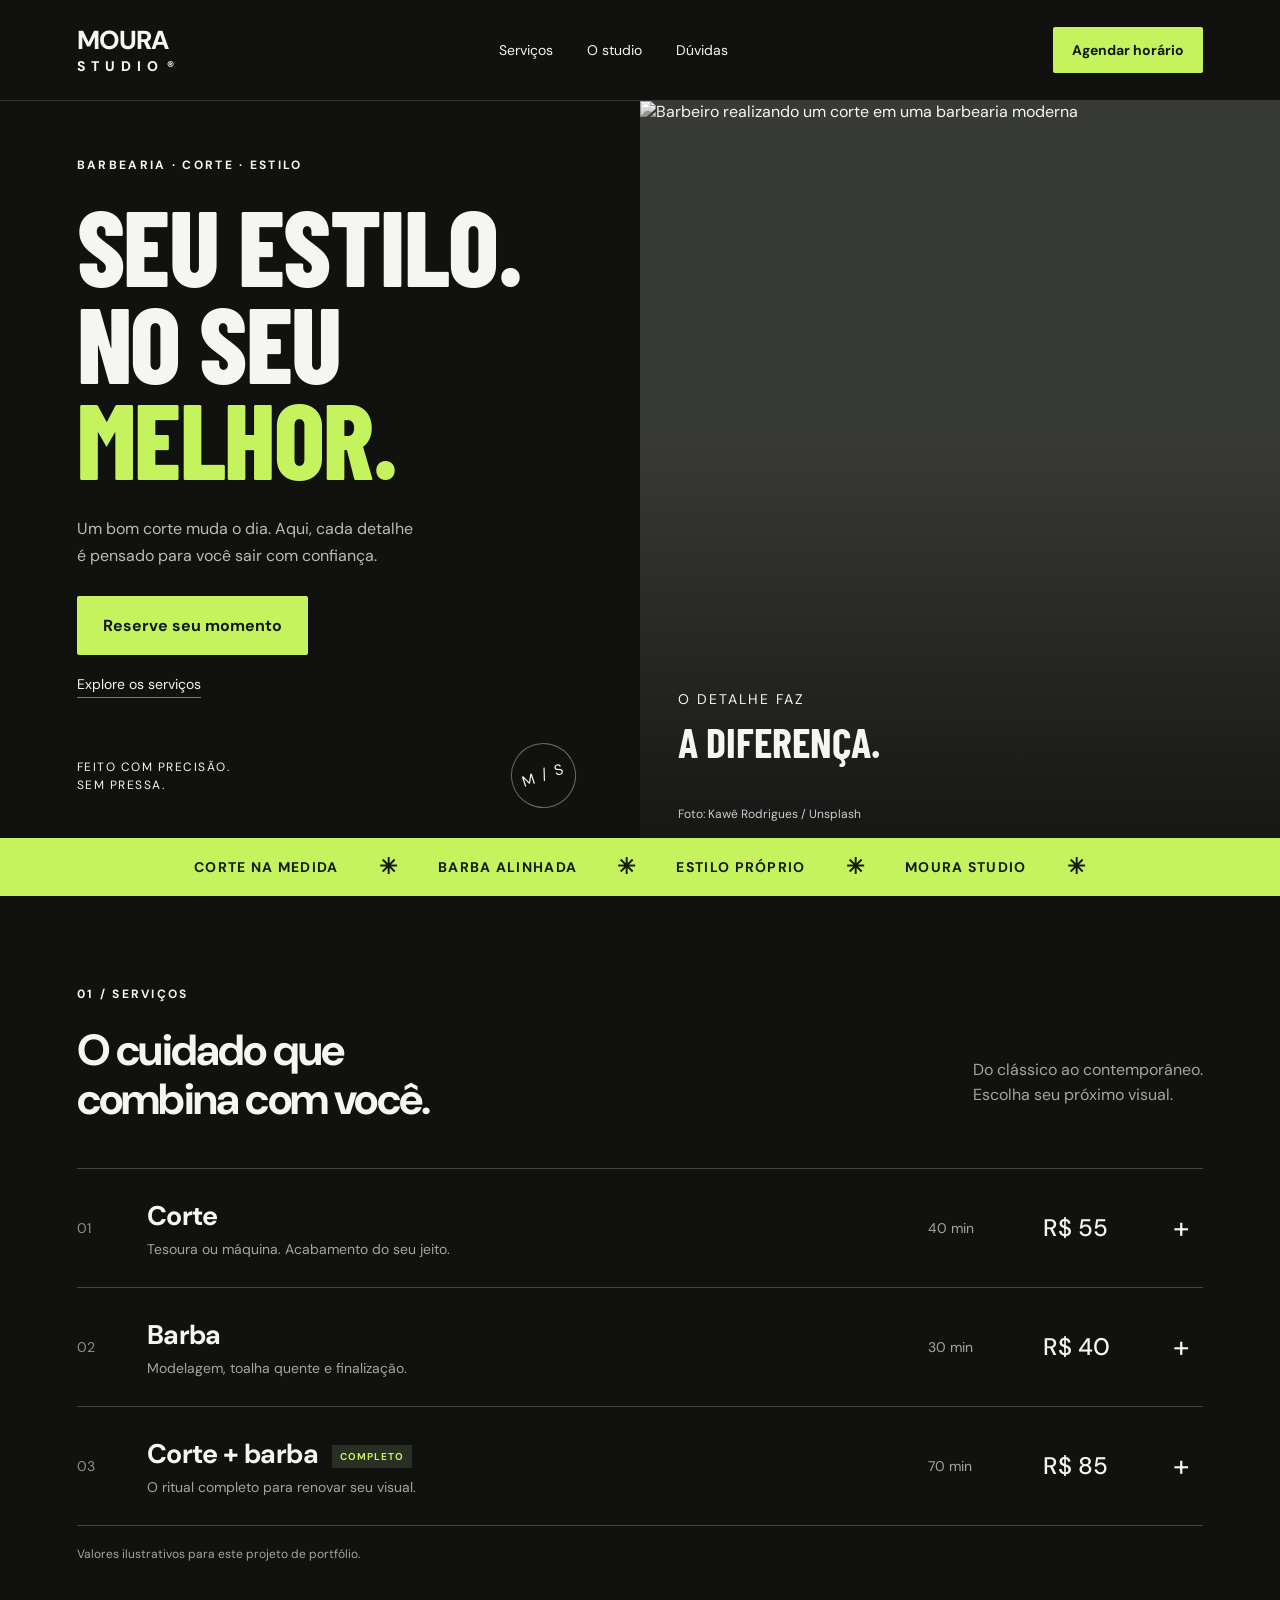
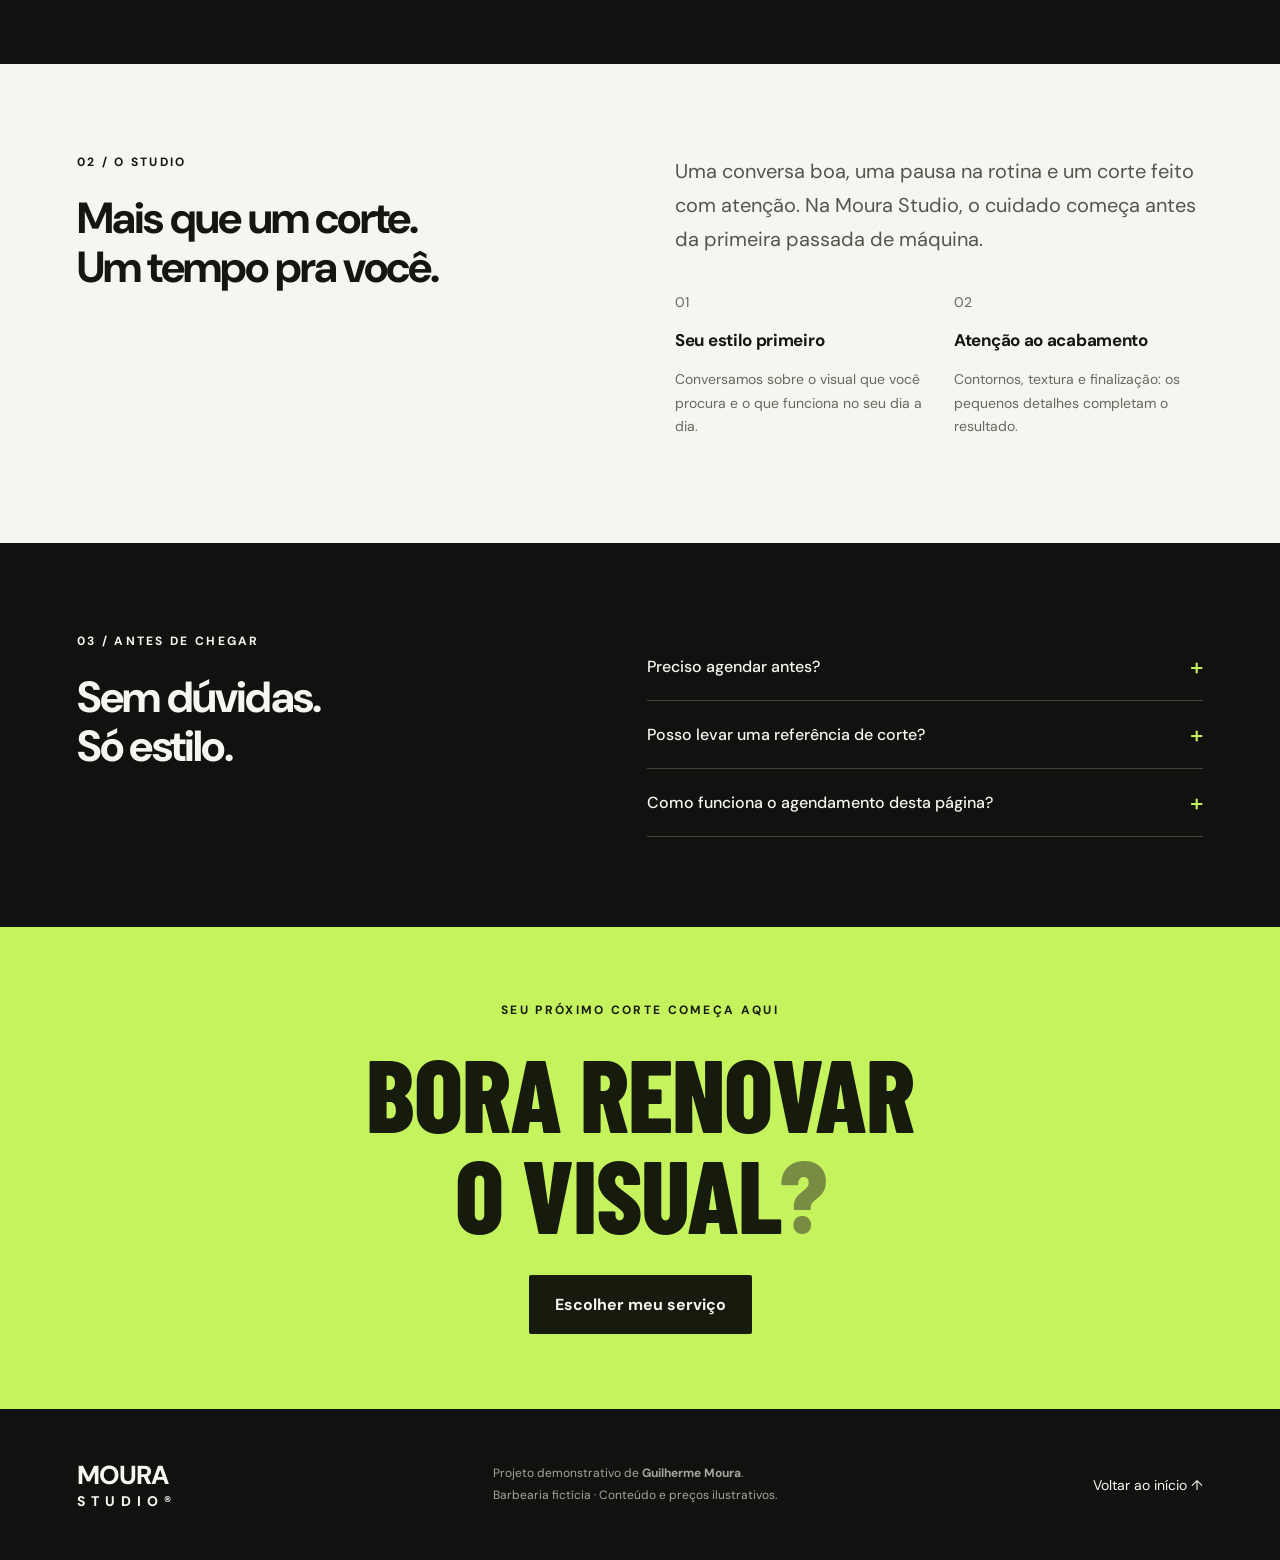
==== barbearia.html @ 2dea0750 "Adiciona portfolio, projetos e briefing" ====
<!DOCTYPE html>
<html lang="pt-BR">
<head><meta charset="UTF-8"><meta name="viewport" content="width=device-width,initial-scale=1"><meta name="theme-color" content="#111210"><title>Moura Studio — Seu estilo, bem cuidado.</title><meta name="description" content="Corte, barba e cuidado masculino. Conheça a Moura Studio, um projeto de barbearia do portfólio de Guilherme Moura."><link rel="icon" href="barbearia.svg"><link rel="stylesheet" href="barbearia.css"></head>
<body>
<header><a class="brand" href="#inicio" aria-label="Moura Studio início">MOURA<span>STUDIO<span class="brand-dot">®</span></span></a><nav aria-label="Menu principal"><a href="#servicos">Serviços</a><a href="#studio">O studio</a><a href="#duvidas">Dúvidas</a></nav><button class="button small" data-book>Agendar horário <span>↗</span></button></header>
<main>
<section class="hero" id="inicio"><div class="hero-copy"><p class="eyebrow">BARBEARIA · CORTE · ESTILO</p><h1>SEU ESTILO.<br>NO SEU<br><span>MELHOR.</span></h1><p class="intro">Um bom corte muda o dia. Aqui, cada detalhe é pensado para você sair com confiança.</p><button class="button" data-book>Reserve seu momento</button><a class="text-link" href="#servicos">Explore os serviços</a><div class="hero-bottom"><span>FEITO COM PRECISÃO.<br>SEM PRESSA.</span><span class="circle-mark" aria-hidden="true">M / S</span></div></div><div class="hero-photo"><img src="https://images.unsplash.com/photo-1703792686658-24e62d626ed2?auto=format&fit=crop&w=1600&q=85" alt="Barbeiro realizando um corte em uma barbearia moderna" fetchpriority="high"><div class="photo-label">O DETALHE FAZ<br><strong>A DIFERENÇA.</strong></div><span class="photo-credit">Foto: Kawê Rodrigues / Unsplash</span></div></section>
<div class="ticker" aria-hidden="true">CORTE NA MEDIDA <span>✳</span> BARBA ALINHADA <span>✳</span> ESTILO PRÓPRIO <span>✳</span> MOURA STUDIO <span>✳</span></div>
<section class="services section" id="servicos"><div class="section-head"><div><p class="eyebrow">01 / SERVIÇOS</p><h2>O cuidado que<br>combina com você.</h2></div><p>Do clássico ao contemporâneo.<br>Escolha seu próximo visual.</p></div><div class="service-list"><button class="service" data-service="Corte"><span class="number">01</span><span><strong>Corte</strong><small>Tesoura ou máquina. Acabamento do seu jeito.</small></span><span class="duration">40 min</span><span class="price">R$ 55</span><span class="plus">+</span></button><button class="service" data-service="Barba"><span class="number">02</span><span><strong>Barba</strong><small>Modelagem, toalha quente e finalização.</small></span><span class="duration">30 min</span><span class="price">R$ 40</span><span class="plus">+</span></button><button class="service" data-service="Corte + barba"><span class="number">03</span><span><strong>Corte + barba <em>COMPLETO</em></strong><small>O ritual completo para renovar seu visual.</small></span><span class="duration">70 min</span><span class="price">R$ 85</span><span class="plus">+</span></button></div><p class="fine">Valores ilustrativos para este projeto de portfólio.</p></section>
<section class="about section" id="studio"><div><p class="eyebrow">02 / O STUDIO</p><h2>Mais que um corte.<br>Um tempo pra você.</h2></div><div class="about-copy"><p>Uma conversa boa, uma pausa na rotina e um corte feito com atenção. Na Moura Studio, o cuidado começa antes da primeira passada de máquina.</p><div class="details"><div><span>01</span><h3>Seu estilo primeiro</h3><p>Conversamos sobre o visual que você procura e o que funciona no seu dia a dia.</p></div><div><span>02</span><h3>Atenção ao acabamento</h3><p>Contornos, textura e finalização: os pequenos detalhes completam o resultado.</p></div></div></div></section>
<section class="faq section" id="duvidas"><div><p class="eyebrow">03 / ANTES DE CHEGAR</p><h2>Sem dúvidas.<br>Só estilo.</h2></div><div><details><summary>Preciso agendar antes?</summary><p>O agendamento ajuda a reservar um tempo dedicado ao seu atendimento. Nesta versão, você pode experimentar uma simulação sem enviar dados.</p></details><details><summary>Posso levar uma referência de corte?</summary><p>Sim. Uma foto ajuda a conversar sobre comprimento, textura e acabamento, adaptando o visual ao seu cabelo.</p></details><details><summary>Como funciona o agendamento desta página?</summary><p>Este é um projeto demonstrativo. Você escolhe um serviço e uma preferência de data, mas nenhuma reserva real é realizada.</p></details></div></section>
<section class="closing"><p class="eyebrow">SEU PRÓXIMO CORTE COMEÇA AQUI</p><h2>BORA RENOVAR<br>O VISUAL<span>?</span></h2><button class="button dark" data-book>Escolher meu serviço</button></section>
</main><footer><a class="brand" href="#inicio">MOURA<span>STUDIO®</span></a><p>Projeto demonstrativo de <strong>Guilherme Moura</strong>.<br>Barbearia fictícia · Conteúdo e preços ilustrativos.</p><a href="#inicio">Voltar ao início ↑</a></footer>
<dialog id="booking"><form id="booking-form"><div class="modal-head"><p class="eyebrow">SEU MOMENTO</p><button type="button" class="close" aria-label="Fechar agendamento">×</button></div><h2>Escolha seu cuidado.</h2><p>Experimente o agendamento. Nenhuma reserva real será feita.</p><label for="service">Serviço</label><select id="service" required><option value="Corte">Corte · R$ 55</option><option value="Barba">Barba · R$ 40</option><option value="Corte + barba">Corte + barba · R$ 85</option></select><label for="date">Data de preferência</label><input id="date" type="date" required><label for="period">Período</label><select id="period"><option>Manhã</option><option>Tarde</option></select><button class="button" type="submit">Simular agendamento</button><p id="result" role="status" hidden></p></form></dialog>
<script src="barbearia.js"></script></body></html>
---- barbearia.css ----
@import url('https://fonts.googleapis.com/css2?family=Barlow+Condensed:wght@600;700;800&family=DM+Sans:wght@400;500;600;700&display=swap');
:root{--bg:#111210;--paper:#f5f5f1;--lime:#c5f35e;--muted:#a3a69e}*{box-sizing:border-box}html{scroll-behavior:smooth;scroll-padding-top:30px}body{margin:0;background:var(--bg);color:var(--paper);font-family:'DM Sans',sans-serif;font-size:16px}button,input,select{font:inherit}button,a{-webkit-tap-highlight-color:transparent}button{cursor:pointer}a{color:inherit;text-decoration:none}button:focus-visible,a:focus-visible,summary:focus-visible{outline:3px solid var(--lime);outline-offset:5px}header{max-width:1440px;margin:auto;display:flex;align-items:center;justify-content:space-between;padding:27px 6%;border-bottom:1px solid #343630}.brand{display:block;font-weight:800;font-size:26px;letter-spacing:-1px;line-height:1}.brand>span{display:block;font-size:14px;letter-spacing:6px;margin-top:6px}.brand-dot{letter-spacing:0;margin-left:3px}nav{display:flex;gap:34px;font-size:14px}nav a:hover,.text-link:hover{color:var(--lime)}.button{border:0;background:var(--lime);color:#14170d;padding:19px 26px;display:inline-flex;align-items:center;justify-content:center;gap:20px;font-weight:700;border-radius:2px;transition:background .2s,transform .2s}.button:hover{background:#d4ff7c;transform:translateY(-2px)}.button.small{font-size:14px;padding:14px 19px}.button.small span{display:none}.hero{max-width:1440px;margin:auto;display:grid;grid-template-columns:1fr 1fr;min-height:680px}.hero-copy{padding:56px 10% 30px 12%}.eyebrow{font-size:12px;letter-spacing:2.3px;font-weight:700;margin:0 0 24px}.hero h1{font-family:'Barlow Condensed',Impact,sans-serif;font-size:clamp(72px,8.3vw,124px);font-weight:800;line-height:.91;letter-spacing:-1.5px;margin:0 0 28px}.hero h1 span{color:var(--lime)}.intro{color:#b9bcb3;max-width:340px;line-height:1.7;margin-bottom:27px}.text-link{display:block;width:fit-content;font-size:14px;margin-top:20px;border-bottom:1px solid #777;padding-bottom:4px}.hero-bottom{display:flex;justify-content:space-between;align-items:center;margin-top:45px;font-size:12px;letter-spacing:1.5px;line-height:1.5}.circle-mark{border:1px solid #676a60;border-radius:50%;width:65px;height:65px;display:grid;place-items:center;transform:rotate(-18deg);font-size:15px}.hero-photo{position:relative;overflow:hidden;background:#383a35}.hero-photo img{width:100%;height:100%;object-fit:cover;filter:grayscale(1);position:absolute;object-position:55% center}.hero-photo:after{content:'';position:absolute;inset:0;background:linear-gradient(0deg,#0009,transparent 55%)}.photo-label{position:absolute;z-index:1;bottom:65px;left:38px;font-size:14px;letter-spacing:2px;line-height:1.5}.photo-label strong{font-family:'Barlow Condensed',sans-serif;font-size:42px;letter-spacing:0}.photo-credit{position:absolute;bottom:16px;left:38px;z-index:1;font-size:12px;color:#ccc}.ticker{background:var(--lime);color:#161b0e;padding:20px 15px;display:flex;gap:40px;justify-content:center;white-space:nowrap;overflow:hidden;font-weight:700;font-size:14px;letter-spacing:1.3px}.ticker span{font-size:22px;line-height:18px}.section{padding:90px 6%;max-width:1440px;margin:auto}.section-head{display:flex;justify-content:space-between;align-items:end;margin-bottom:44px}.section h2{font-size:clamp(32px,3.4vw,48px);letter-spacing:-1.8px;line-height:1.12;margin:0}.section-head>p{color:var(--muted);line-height:1.6}.service{background:none;border:0;border-top:1px solid #41443c;color:inherit;display:grid;grid-template-columns:50px 1fr 95px 110px 30px;width:100%;text-align:left;align-items:center;padding:29px 0;gap:20px}.service:last-child{border-bottom:1px solid #41443c}.service:hover strong,.service:hover .plus{color:var(--lime)}.number{color:#8c9185;font-size:14px}.service strong{display:block;font-size:27px;letter-spacing:-.6px}.service small{display:block;font-size:14px;color:var(--muted);margin-top:7px}.service em{font-size:10px;font-style:normal;background:#292f22;color:var(--lime);padding:5px 8px;letter-spacing:1px;vertical-align:middle;margin-left:9px}.duration{font-size:14px;color:var(--muted)}.price{font-size:24px;font-weight:500}.plus{font-size:30px}.fine{font-size:12px;color:var(--muted);margin-top:20px}.about{background:var(--paper);color:#141610;max-width:none;display:grid;grid-template-columns:1fr 1fr;gap:70px;padding:90px max(6%,calc((100vw - 1268px)/2))}.about-copy>p{font-size:20px;line-height:1.7;margin:0 0 35px;color:#51574b}.details{display:grid;grid-template-columns:1fr 1fr;gap:30px}.details span{font-size:14px;color:#666}.details h3{font-size:17px;letter-spacing:-.3px}.details p{font-size:14px;line-height:1.7;color:#646b5d}.faq{display:grid;grid-template-columns:1fr 1.1fr;gap:65px}.faq details{border-bottom:1px solid #41443c}.faq summary{cursor:pointer;padding:23px 30px 23px 0;font-weight:500;position:relative;list-style:none}.faq summary::-webkit-details-marker{display:none}.faq summary:after{content:'+';position:absolute;right:0;color:var(--lime);font-size:24px;top:18px}.faq details[open] summary:after{content:'−'}.faq details p{color:var(--muted);line-height:1.7;margin:0 0 23px;font-size:14px}.closing{background:var(--lime);color:#161b0e;text-align:center;padding:75px 20px}.closing h2{font-family:'Barlow Condensed',sans-serif;font-size:clamp(60px,8vw,108px);line-height:.98;margin:0 0 32px;font-weight:800;letter-spacing:-1px}.closing h2 span{color:#788c44}.dark{background:#161b0e;color:var(--paper)}.dark:hover{background:#303825}footer{max-width:1440px;margin:auto;padding:42px 6%;display:flex;justify-content:space-between;align-items:center;gap:25px}footer p{font-size:12px;color:var(--muted);line-height:1.8}footer>a:last-child{font-size:14px}dialog{background:#191c16;color:var(--paper);border:1px solid #4e5544;border-radius:8px;max-width:480px;width:calc(100% - 32px);padding:30px}dialog::backdrop{background:#000b;backdrop-filter:blur(5px)}.modal-head{display:flex;justify-content:space-between;align-items:start}.close{background:none;color:var(--paper);border:0;font-size:30px;line-height:1}.modal-head .eyebrow{margin-bottom:10px}dialog h2{font-size:30px;letter-spacing:-1px;margin:5px 0 14px}dialog p{color:var(--muted);line-height:1.6;font-size:14px}dialog label{display:block;font-size:14px;margin:18px 0 8px}dialog input,dialog select{width:100%;padding:13px;background:#272d21;color:#fff;border:1px solid #616953;border-radius:3px;color-scheme:dark}dialog .button{width:100%;margin-top:24px}#result{background:#2c3820;color:var(--lime);padding:15px;margin-bottom:0}
@media(min-width:1600px){.hero{min-height:780px}}@media(max-width:800px){header{padding:22px 6%}nav{display:none}.hero{min-height:0;grid-template-columns:1fr 1fr}.hero-copy{padding:44px 10% 30px 12%}.hero h1{font-size:75px}.hero .button{padding:17px 18px;font-size:14px}.hero-photo img{object-position:58% center}.section{padding:60px 6%}.about,.faq{gap:35px}.service{grid-template-columns:28px 1fr 80px 24px;gap:12px}.duration{display:none}.service strong{font-size:22px}.price{font-size:20px}.details{grid-template-columns:1fr;gap:8px}}
@media(max-width:560px){header .brand{font-size:23px}header .button{padding:13px;font-size:12px}.hero{display:flex;flex-direction:column}.hero-copy{padding:40px 6% 30px}.hero h1{font-size:91px}.hero .intro{max-width:320px}.hero-bottom{margin-top:28px}.hero-photo{height:360px}.hero-photo img{object-position:50% 43%}.photo-label{left:24px;bottom:48px}.photo-credit{left:24px}.ticker{justify-content:start;gap:25px;font-size:12px}.section-head{display:block}.section-head>p{margin-top:22px;font-size:14px}.service{grid-template-columns:22px 1fr 65px 18px;gap:9px;padding:25px 0}.service strong{font-size:22px}.service small{font-size:12px;line-height:1.6;max-width:180px}.service em{display:block;width:fit-content;margin:8px 0 0}.price{font-size:17px}.about,.faq{display:block}.about-copy{margin-top:28px}.about-copy>p{font-size:18px}.details{grid-template-columns:1fr 1fr;gap:24px}.faq>div:last-child{margin-top:25px}.closing{padding:58px 20px}.closing h2{font-size:69px}footer{flex-wrap:wrap}footer p{width:100%;order:3;margin:0}footer>a:last-child{font-size:12px}.section .eyebrow{font-size:12px}}
@media(prefers-reduced-motion:reduce){html{scroll-behavior:auto}.button{transition:none}}
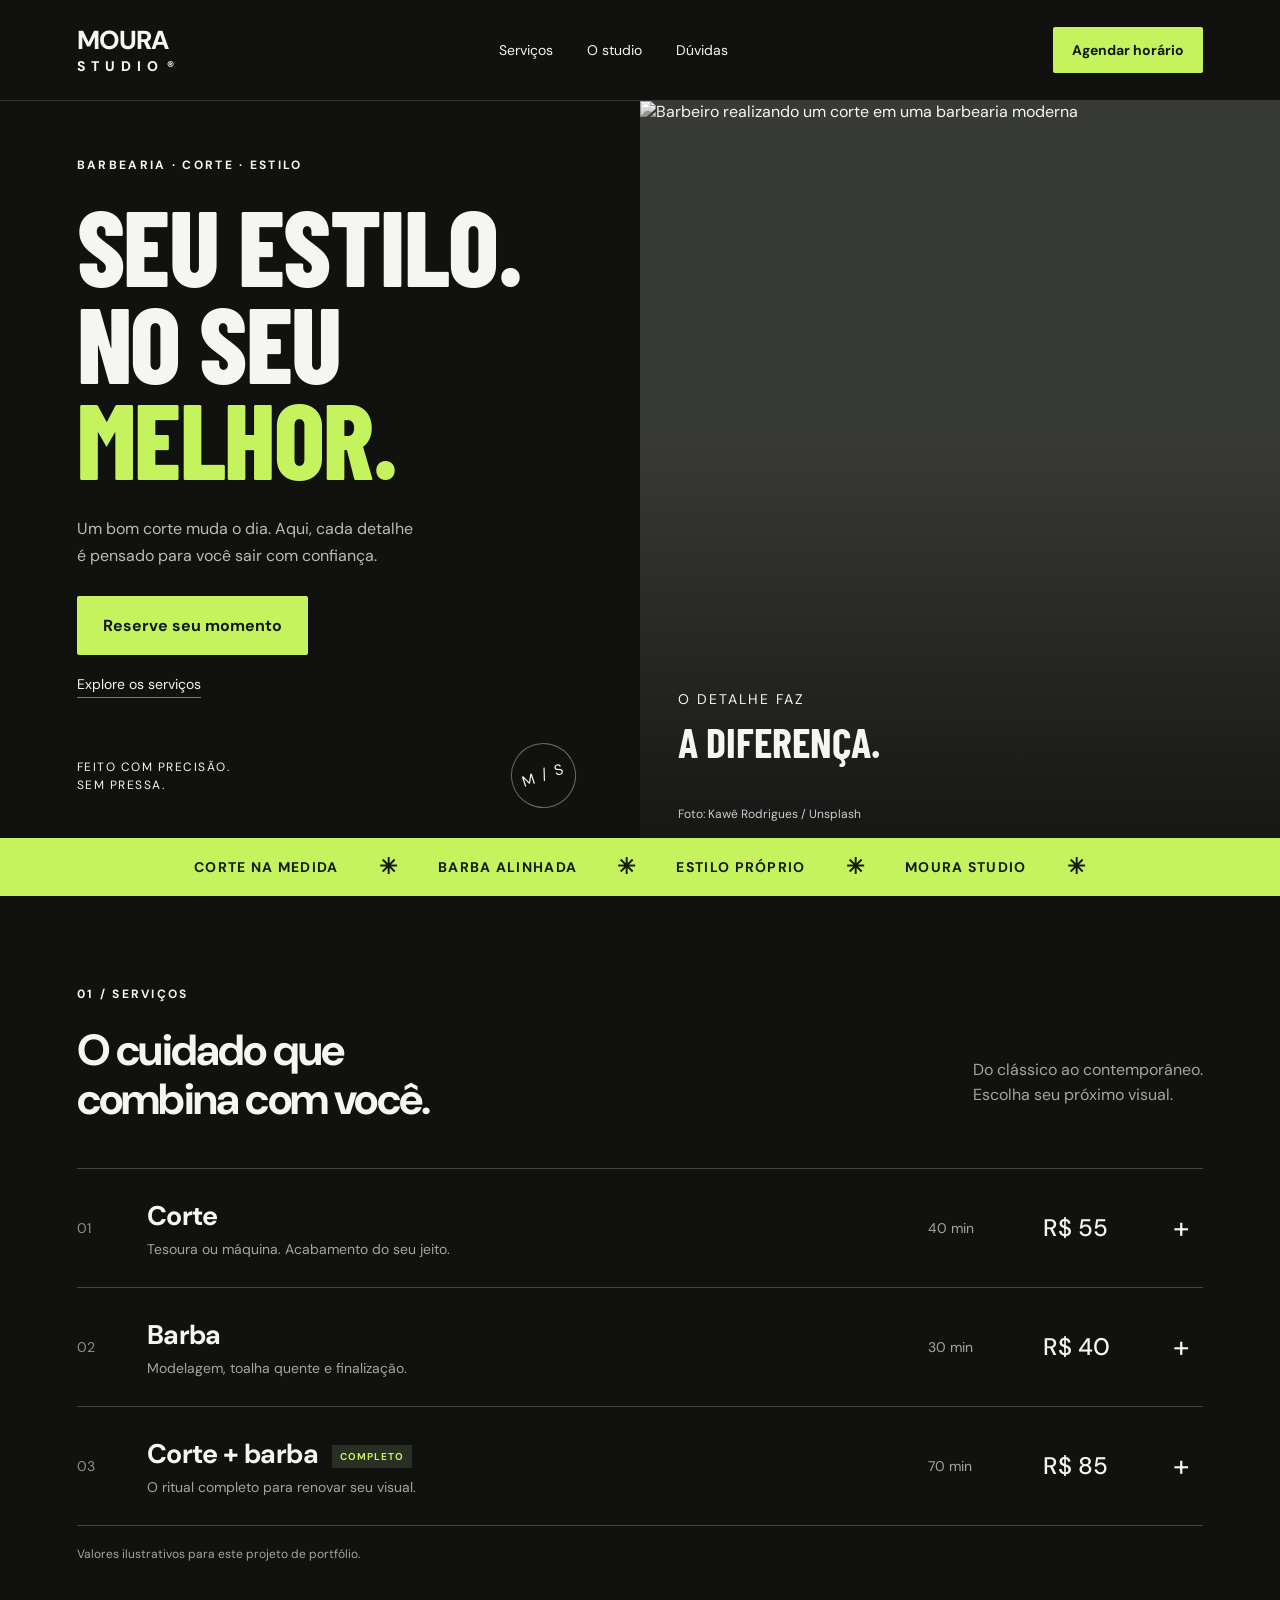
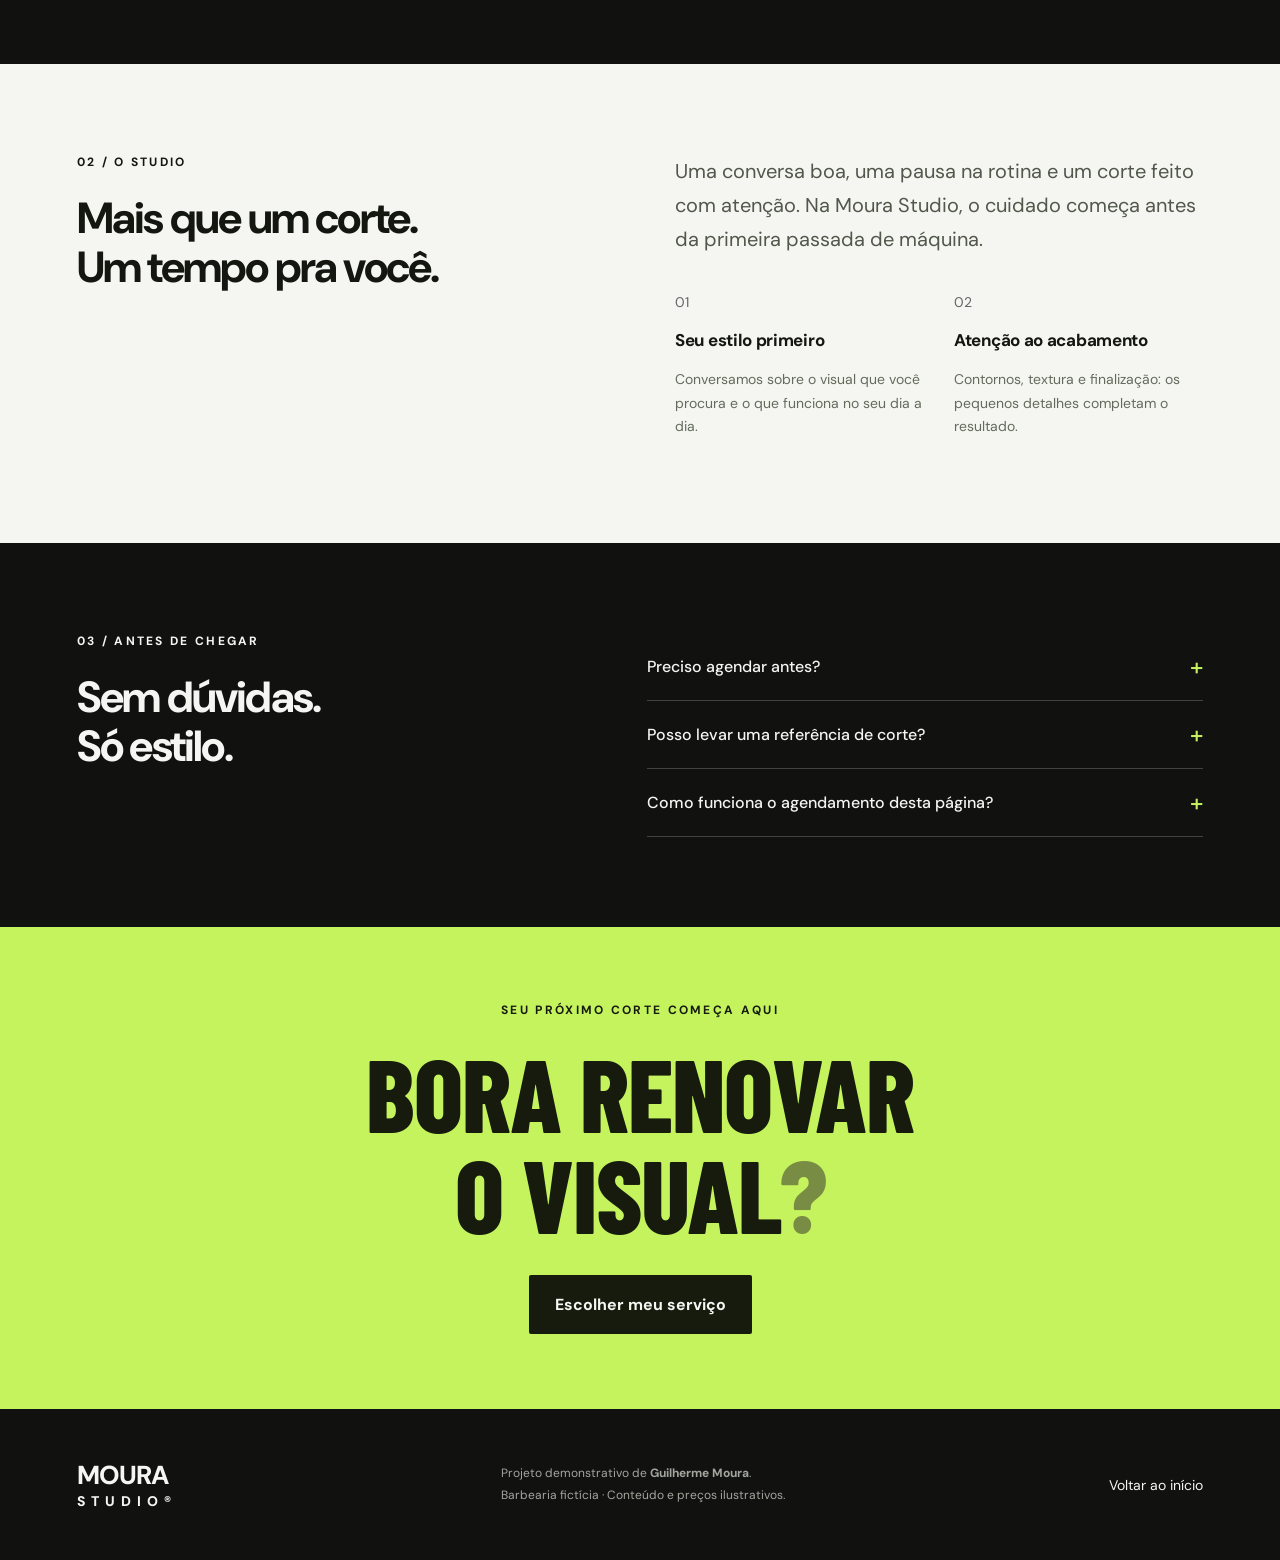
==== commit 95e14cc7: "Melhora odontologia no mobile e remove setas das paginas" ====
--- a/barbearia.html
+++ b/barbearia.html
@@ -2,7 +2,7 @@
 <html lang="pt-BR">
 <head><meta charset="UTF-8"><meta name="viewport" content="width=device-width,initial-scale=1"><meta name="theme-color" content="#111210"><title>Moura Studio — Seu estilo, bem cuidado.</title><meta name="description" content="Corte, barba e cuidado masculino. Conheça a Moura Studio, um projeto de barbearia do portfólio de Guilherme Moura."><link rel="icon" href="barbearia.svg"><link rel="stylesheet" href="barbearia.css"></head>
 <body>
-<header><a class="brand" href="#inicio" aria-label="Moura Studio início">MOURA<span>STUDIO<span class="brand-dot">®</span></span></a><nav aria-label="Menu principal"><a href="#servicos">Serviços</a><a href="#studio">O studio</a><a href="#duvidas">Dúvidas</a></nav><button class="button small" data-book>Agendar horário <span>↗</span></button></header>
+<header><a class="brand" href="#inicio" aria-label="Moura Studio início">MOURA<span>STUDIO<span class="brand-dot">®</span></span></a><nav aria-label="Menu principal"><a href="#servicos">Serviços</a><a href="#studio">O studio</a><a href="#duvidas">Dúvidas</a></nav><button class="button small" data-book>Agendar horário </button></header>
 <main>
 <section class="hero" id="inicio"><div class="hero-copy"><p class="eyebrow">BARBEARIA · CORTE · ESTILO</p><h1>SEU ESTILO.<br>NO SEU<br><span>MELHOR.</span></h1><p class="intro">Um bom corte muda o dia. Aqui, cada detalhe é pensado para você sair com confiança.</p><button class="button" data-book>Reserve seu momento</button><a class="text-link" href="#servicos">Explore os serviços</a><div class="hero-bottom"><span>FEITO COM PRECISÃO.<br>SEM PRESSA.</span><span class="circle-mark" aria-hidden="true">M / S</span></div></div><div class="hero-photo"><img src="https://images.unsplash.com/photo-1703792686658-24e62d626ed2?auto=format&fit=crop&w=1600&q=85" alt="Barbeiro realizando um corte em uma barbearia moderna" fetchpriority="high"><div class="photo-label">O DETALHE FAZ<br><strong>A DIFERENÇA.</strong></div><span class="photo-credit">Foto: Kawê Rodrigues / Unsplash</span></div></section>
 <div class="ticker" aria-hidden="true">CORTE NA MEDIDA <span>✳</span> BARBA ALINHADA <span>✳</span> ESTILO PRÓPRIO <span>✳</span> MOURA STUDIO <span>✳</span></div>
@@ -10,7 +10,7 @@
 <section class="about section" id="studio"><div><p class="eyebrow">02 / O STUDIO</p><h2>Mais que um corte.<br>Um tempo pra você.</h2></div><div class="about-copy"><p>Uma conversa boa, uma pausa na rotina e um corte feito com atenção. Na Moura Studio, o cuidado começa antes da primeira passada de máquina.</p><div class="details"><div><span>01</span><h3>Seu estilo primeiro</h3><p>Conversamos sobre o visual que você procura e o que funciona no seu dia a dia.</p></div><div><span>02</span><h3>Atenção ao acabamento</h3><p>Contornos, textura e finalização: os pequenos detalhes completam o resultado.</p></div></div></div></section>
 <section class="faq section" id="duvidas"><div><p class="eyebrow">03 / ANTES DE CHEGAR</p><h2>Sem dúvidas.<br>Só estilo.</h2></div><div><details><summary>Preciso agendar antes?</summary><p>O agendamento ajuda a reservar um tempo dedicado ao seu atendimento. Nesta versão, você pode experimentar uma simulação sem enviar dados.</p></details><details><summary>Posso levar uma referência de corte?</summary><p>Sim. Uma foto ajuda a conversar sobre comprimento, textura e acabamento, adaptando o visual ao seu cabelo.</p></details><details><summary>Como funciona o agendamento desta página?</summary><p>Este é um projeto demonstrativo. Você escolhe um serviço e uma preferência de data, mas nenhuma reserva real é realizada.</p></details></div></section>
 <section class="closing"><p class="eyebrow">SEU PRÓXIMO CORTE COMEÇA AQUI</p><h2>BORA RENOVAR<br>O VISUAL<span>?</span></h2><button class="button dark" data-book>Escolher meu serviço</button></section>
-</main><footer><a class="brand" href="#inicio">MOURA<span>STUDIO®</span></a><p>Projeto demonstrativo de <strong>Guilherme Moura</strong>.<br>Barbearia fictícia · Conteúdo e preços ilustrativos.</p><a href="#inicio">Voltar ao início ↑</a></footer>
+</main><footer><a class="brand" href="#inicio">MOURA<span>STUDIO®</span></a><p>Projeto demonstrativo de <strong>Guilherme Moura</strong>.<br>Barbearia fictícia · Conteúdo e preços ilustrativos.</p><a href="#inicio">Voltar ao início </a></footer>
 <dialog id="booking"><form id="booking-form"><div class="modal-head"><p class="eyebrow">SEU MOMENTO</p><button type="button" class="close" aria-label="Fechar agendamento">×</button></div><h2>Escolha seu cuidado.</h2><p>Experimente o agendamento. Nenhuma reserva real será feita.</p><label for="service">Serviço</label><select id="service" required><option value="Corte">Corte · R$ 55</option><option value="Barba">Barba · R$ 40</option><option value="Corte + barba">Corte + barba · R$ 85</option></select><label for="date">Data de preferência</label><input id="date" type="date" required><label for="period">Período</label><select id="period"><option>Manhã</option><option>Tarde</option></select><button class="button" type="submit">Simular agendamento</button><p id="result" role="status" hidden></p></form></dialog>
 <script src="barbearia.js"></script></body></html>
 
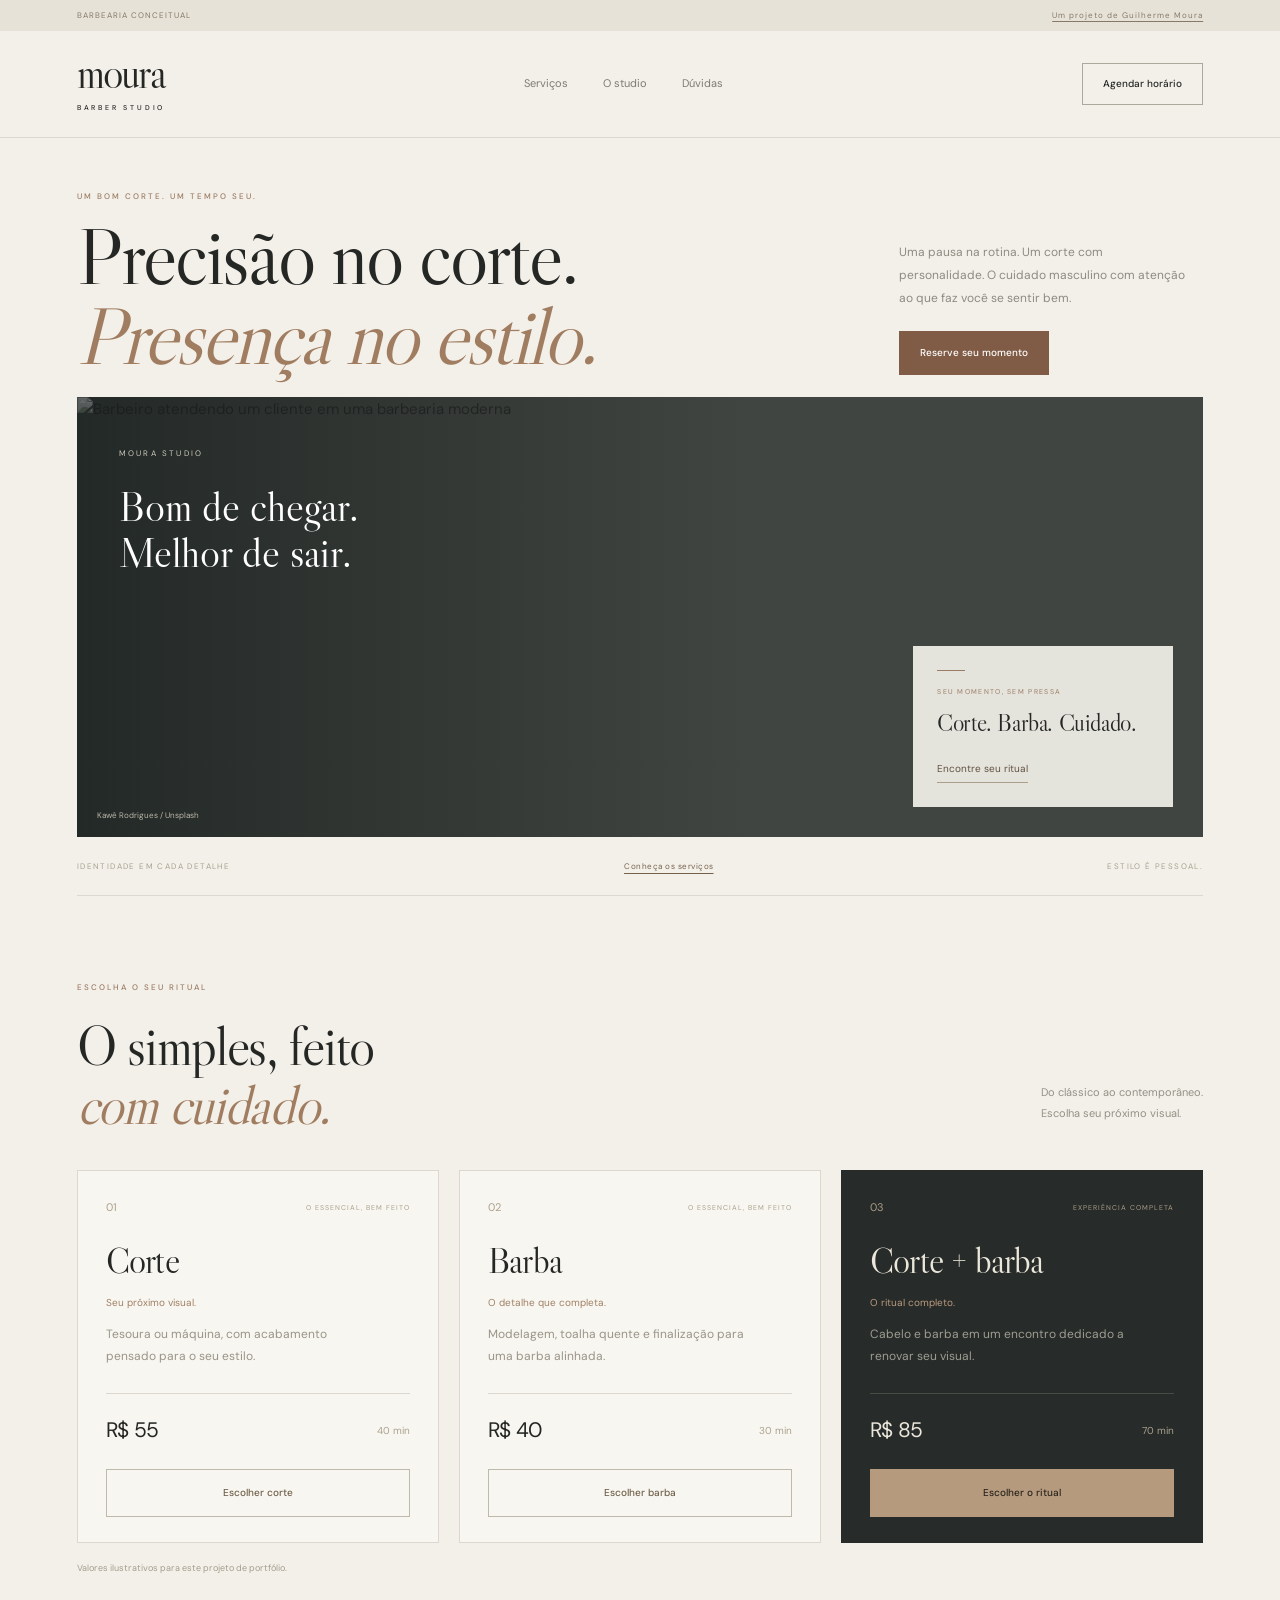
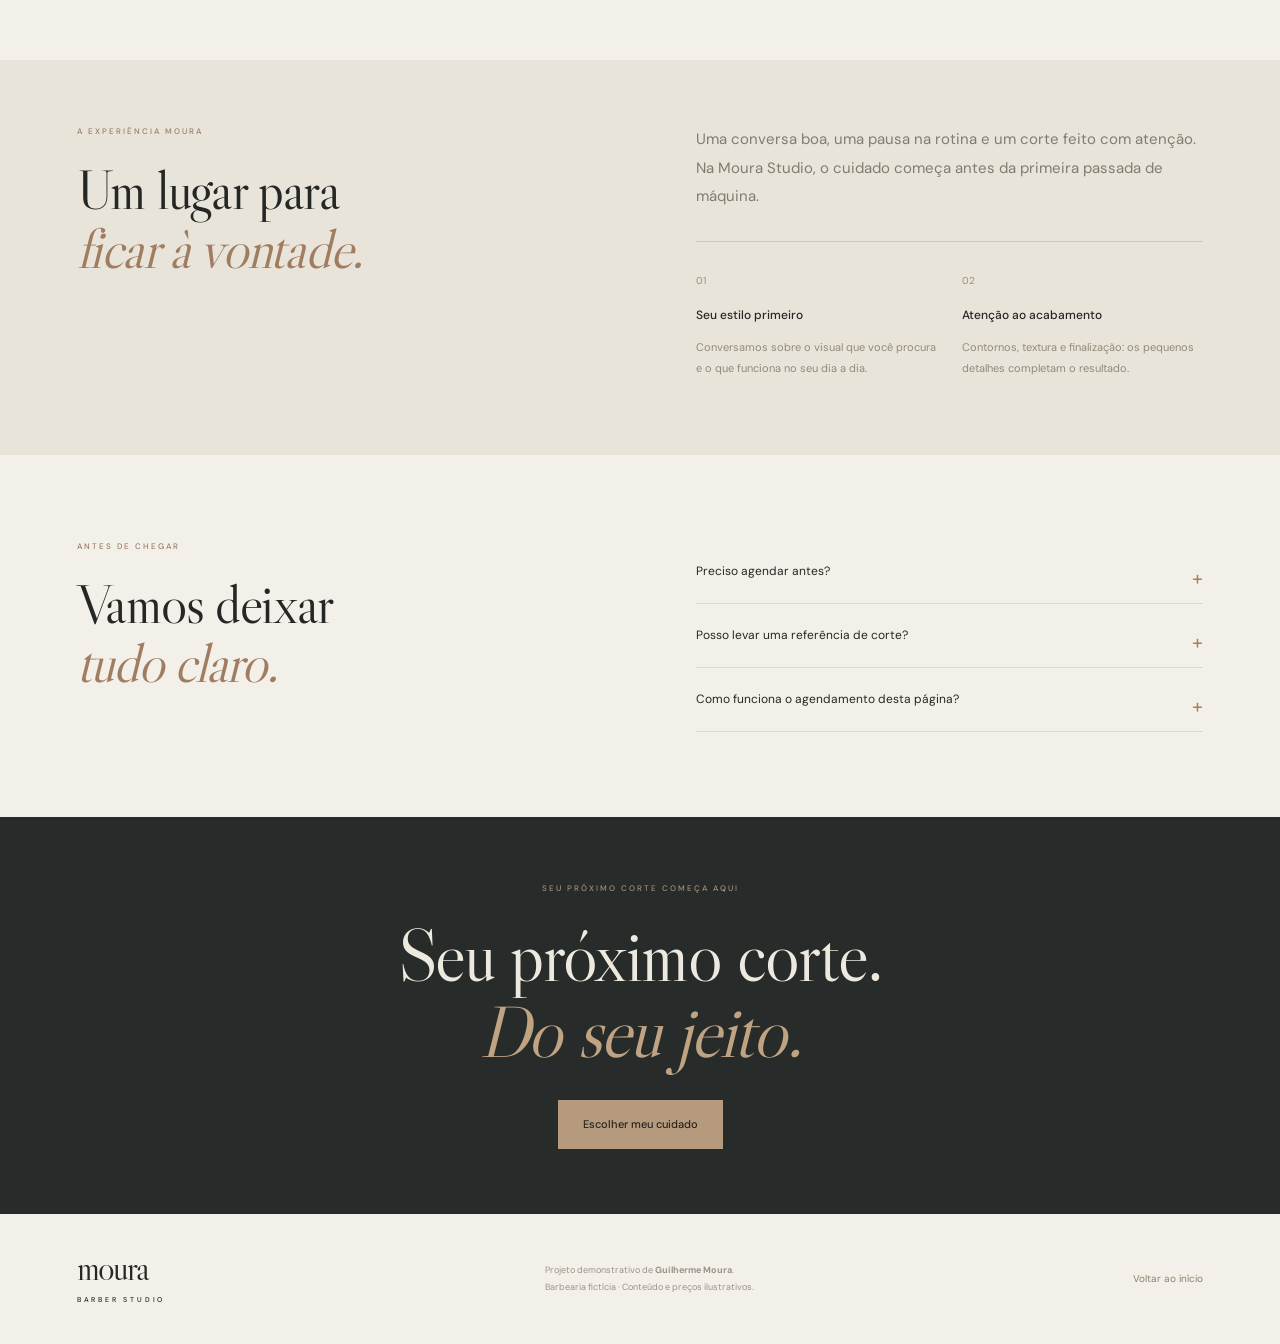
==== commit 5840ac6c: "Redesenha Moura Studio com identidade sóbria" ====
--- a/barbearia.html
+++ b/barbearia.html
@@ -1,16 +1,14 @@
-<!DOCTYPE html>
-<html lang="pt-BR">
-<head><meta charset="UTF-8"><meta name="viewport" content="width=device-width,initial-scale=1"><meta name="theme-color" content="#111210"><title>Moura Studio — Seu estilo, bem cuidado.</title><meta name="description" content="Corte, barba e cuidado masculino. Conheça a Moura Studio, um projeto de barbearia do portfólio de Guilherme Moura."><link rel="icon" href="barbearia.svg"><link rel="stylesheet" href="barbearia.css"></head>
-<body>
-<header><a class="brand" href="#inicio" aria-label="Moura Studio início">MOURA<span>STUDIO<span class="brand-dot">®</span></span></a><nav aria-label="Menu principal"><a href="#servicos">Serviços</a><a href="#studio">O studio</a><a href="#duvidas">Dúvidas</a></nav><button class="button small" data-book>Agendar horário </button></header>
-<main>
-<section class="hero" id="inicio"><div class="hero-copy"><p class="eyebrow">BARBEARIA · CORTE · ESTILO</p><h1>SEU ESTILO.<br>NO SEU<br><span>MELHOR.</span></h1><p class="intro">Um bom corte muda o dia. Aqui, cada detalhe é pensado para você sair com confiança.</p><button class="button" data-book>Reserve seu momento</button><a class="text-link" href="#servicos">Explore os serviços</a><div class="hero-bottom"><span>FEITO COM PRECISÃO.<br>SEM PRESSA.</span><span class="circle-mark" aria-hidden="true">M / S</span></div></div><div class="hero-photo"><img src="https://images.unsplash.com/photo-1703792686658-24e62d626ed2?auto=format&fit=crop&w=1600&q=85" alt="Barbeiro realizando um corte em uma barbearia moderna" fetchpriority="high"><div class="photo-label">O DETALHE FAZ<br><strong>A DIFERENÇA.</strong></div><span class="photo-credit">Foto: Kawê Rodrigues / Unsplash</span></div></section>
-<div class="ticker" aria-hidden="true">CORTE NA MEDIDA <span>✳</span> BARBA ALINHADA <span>✳</span> ESTILO PRÓPRIO <span>✳</span> MOURA STUDIO <span>✳</span></div>
-<section class="services section" id="servicos"><div class="section-head"><div><p class="eyebrow">01 / SERVIÇOS</p><h2>O cuidado que<br>combina com você.</h2></div><p>Do clássico ao contemporâneo.<br>Escolha seu próximo visual.</p></div><div class="service-list"><button class="service" data-service="Corte"><span class="number">01</span><span><strong>Corte</strong><small>Tesoura ou máquina. Acabamento do seu jeito.</small></span><span class="duration">40 min</span><span class="price">R$ 55</span><span class="plus">+</span></button><button class="service" data-service="Barba"><span class="number">02</span><span><strong>Barba</strong><small>Modelagem, toalha quente e finalização.</small></span><span class="duration">30 min</span><span class="price">R$ 40</span><span class="plus">+</span></button><button class="service" data-service="Corte + barba"><span class="number">03</span><span><strong>Corte + barba <em>COMPLETO</em></strong><small>O ritual completo para renovar seu visual.</small></span><span class="duration">70 min</span><span class="price">R$ 85</span><span class="plus">+</span></button></div><p class="fine">Valores ilustrativos para este projeto de portfólio.</p></section>
-<section class="about section" id="studio"><div><p class="eyebrow">02 / O STUDIO</p><h2>Mais que um corte.<br>Um tempo pra você.</h2></div><div class="about-copy"><p>Uma conversa boa, uma pausa na rotina e um corte feito com atenção. Na Moura Studio, o cuidado começa antes da primeira passada de máquina.</p><div class="details"><div><span>01</span><h3>Seu estilo primeiro</h3><p>Conversamos sobre o visual que você procura e o que funciona no seu dia a dia.</p></div><div><span>02</span><h3>Atenção ao acabamento</h3><p>Contornos, textura e finalização: os pequenos detalhes completam o resultado.</p></div></div></div></section>
-<section class="faq section" id="duvidas"><div><p class="eyebrow">03 / ANTES DE CHEGAR</p><h2>Sem dúvidas.<br>Só estilo.</h2></div><div><details><summary>Preciso agendar antes?</summary><p>O agendamento ajuda a reservar um tempo dedicado ao seu atendimento. Nesta versão, você pode experimentar uma simulação sem enviar dados.</p></details><details><summary>Posso levar uma referência de corte?</summary><p>Sim. Uma foto ajuda a conversar sobre comprimento, textura e acabamento, adaptando o visual ao seu cabelo.</p></details><details><summary>Como funciona o agendamento desta página?</summary><p>Este é um projeto demonstrativo. Você escolhe um serviço e uma preferência de data, mas nenhuma reserva real é realizada.</p></details></div></section>
-<section class="closing"><p class="eyebrow">SEU PRÓXIMO CORTE COMEÇA AQUI</p><h2>BORA RENOVAR<br>O VISUAL<span>?</span></h2><button class="button dark" data-book>Escolher meu serviço</button></section>
-</main><footer><a class="brand" href="#inicio">MOURA<span>STUDIO®</span></a><p>Projeto demonstrativo de <strong>Guilherme Moura</strong>.<br>Barbearia fictícia · Conteúdo e preços ilustrativos.</p><a href="#inicio">Voltar ao início </a></footer>
-<dialog id="booking"><form id="booking-form"><div class="modal-head"><p class="eyebrow">SEU MOMENTO</p><button type="button" class="close" aria-label="Fechar agendamento">×</button></div><h2>Escolha seu cuidado.</h2><p>Experimente o agendamento. Nenhuma reserva real será feita.</p><label for="service">Serviço</label><select id="service" required><option value="Corte">Corte · R$ 55</option><option value="Barba">Barba · R$ 40</option><option value="Corte + barba">Corte + barba · R$ 85</option></select><label for="date">Data de preferência</label><input id="date" type="date" required><label for="period">Período</label><select id="period"><option>Manhã</option><option>Tarde</option></select><button class="button" type="submit">Simular agendamento</button><p id="result" role="status" hidden></p></form></dialog>
-<script src="barbearia.js"></script></body></html>
+<!DOCTYPE html>
+<html lang="pt-BR">
+<head><meta charset="UTF-8"><meta name="viewport" content="width=device-width,initial-scale=1"><meta name="theme-color" content="#f3f0e9"><title>Moura Studio — Seu estilo, bem cuidado.</title><meta name="description" content="Corte, barba e cuidado masculino. Conheça a Moura Studio, um projeto de barbearia do portfólio de Guilherme Moura."><link rel="icon" href="barbearia.svg"><link rel="stylesheet" href="barbearia.css?v=13"></head>
+<body><a class="skip" href="#conteudo">Ir para o conteúdo</a><div class="concept-bar"><span>BARBEARIA CONCEITUAL</span><a href="index.html#projetos">Um projeto de Guilherme Moura</a></div>
+<header><a class="brand" href="#inicio" aria-label="Moura Studio início">moura<span>BARBER STUDIO</span></a><nav aria-label="Menu principal"><a href="#servicos">Serviços</a><a href="#studio">O studio</a><a href="#duvidas">Dúvidas</a></nav><button class="button small" data-book>Agendar horário </button></header>
+<main id="conteudo">
+<section class="hero" id="inicio"><div class="hero-intro"><p class="eyebrow">UM BOM CORTE. UM TEMPO SEU.</p><h1>Precisão no corte.<br><em>Presença no estilo.</em></h1><div class="hero-description"><p>Uma pausa na rotina. Um corte com personalidade. O cuidado masculino com atenção ao que faz você se sentir bem.</p><button class="button" data-book>Reserve seu momento</button></div></div><div class="hero-photo"><img src="https://images.unsplash.com/photo-1703792686658-24e62d626ed2?auto=format&fit=crop&w=1600&q=85" alt="Barbeiro atendendo um cliente em uma barbearia moderna" fetchpriority="high"><div class="photo-heading"><span>MOURA STUDIO</span><p>Bom de chegar.<br>Melhor de sair.</p></div><div class="booking-note"><span class="note-line"></span><small>SEU MOMENTO, SEM PRESSA</small><strong>Corte. Barba. Cuidado.</strong><button data-book>Encontre seu ritual</button></div><span class="photo-credit">Kawê Rodrigues / Unsplash</span></div><div class="hero-bottom"><span>IDENTIDADE EM CADA DETALHE</span><a href="#servicos">Conheça os serviços</a><span>ESTILO É PESSOAL.</span></div></section><section class="services section" id="servicos"><div class="section-head"><div><p class="eyebrow">ESCOLHA O SEU RITUAL</p><h2>O simples, feito<br><em>com cuidado.</em></h2></div><p>Do clássico ao contemporâneo.<br>Escolha seu próximo visual.</p></div><div class="service-list"><article class="service-card "><div class="service-top"><span>01</span><span>O ESSENCIAL, BEM FEITO</span></div><h3>Corte</h3><p class="service-tag">Seu próximo visual.</p><p class="service-description">Tesoura ou máquina, com acabamento pensado para o seu estilo.</p><div class="service-price"><strong>R$ 55</strong><span>40 min</span></div><button class="button" data-service="Corte">Escolher corte</button></article><article class="service-card "><div class="service-top"><span>02</span><span>O ESSENCIAL, BEM FEITO</span></div><h3>Barba</h3><p class="service-tag">O detalhe que completa.</p><p class="service-description">Modelagem, toalha quente e finalização para uma barba alinhada.</p><div class="service-price"><strong>R$ 40</strong><span>30 min</span></div><button class="button" data-service="Barba">Escolher barba</button></article><article class="service-card service-featured"><div class="service-top"><span>03</span><span>EXPERIÊNCIA COMPLETA</span></div><h3>Corte + barba</h3><p class="service-tag">O ritual completo.</p><p class="service-description">Cabelo e barba em um encontro dedicado a renovar seu visual.</p><div class="service-price"><strong>R$ 85</strong><span>70 min</span></div><button class="button" data-service="Corte + barba">Escolher o ritual</button></article></div><p class="fine">Valores ilustrativos para este projeto de portfólio.</p></section>
+<section class="about section" id="studio"><div><p class="eyebrow">A EXPERIÊNCIA MOURA</p><h2>Um lugar para<br><em>ficar à vontade.</em></h2></div><div class="about-copy"><p>Uma conversa boa, uma pausa na rotina e um corte feito com atenção. Na Moura Studio, o cuidado começa antes da primeira passada de máquina.</p><div class="details"><div><span>01</span><h3>Seu estilo primeiro</h3><p>Conversamos sobre o visual que você procura e o que funciona no seu dia a dia.</p></div><div><span>02</span><h3>Atenção ao acabamento</h3><p>Contornos, textura e finalização: os pequenos detalhes completam o resultado.</p></div></div></div></section>
+<section class="faq section" id="duvidas"><div><p class="eyebrow">ANTES DE CHEGAR</p><h2>Vamos deixar<br><em>tudo claro.</em></h2></div><div><details><summary>Preciso agendar antes?</summary><p>O agendamento ajuda a reservar um tempo dedicado ao seu atendimento. Nesta versão, você pode experimentar uma simulação sem enviar dados.</p></details><details><summary>Posso levar uma referência de corte?</summary><p>Sim. Uma foto ajuda a conversar sobre comprimento, textura e acabamento, adaptando o visual ao seu cabelo.</p></details><details><summary>Como funciona o agendamento desta página?</summary><p>Este é um projeto demonstrativo. Você escolhe um serviço e uma preferência de data, mas nenhuma reserva real é realizada.</p></details></div></section>
+<section class="closing"><p class="eyebrow">SEU PRÓXIMO CORTE COMEÇA AQUI</p><h2>Seu próximo corte.<br><em>Do seu jeito.</em></h2><button class="button dark" data-book>Escolher meu cuidado</button></section>
+</main><footer><a class="brand" href="#inicio">moura<span>BARBER STUDIO</span></a><p>Projeto demonstrativo de <strong>Guilherme Moura</strong>.<br>Barbearia fictícia · Conteúdo e preços ilustrativos.</p><a href="#inicio">Voltar ao início </a></footer>
+<dialog id="booking"><form id="booking-form"><div class="modal-head"><p class="eyebrow">SEU MOMENTO</p><button type="button" class="close" aria-label="Fechar agendamento">Fechar</button></div><h2>Escolha seu cuidado.</h2><p>Experimente o agendamento. Nenhuma reserva real será feita.</p><label for="service">Serviço</label><select id="service" required><option value="Corte">Corte · R$ 55</option><option value="Barba">Barba · R$ 40</option><option value="Corte + barba">Corte + barba · R$ 85</option></select><label for="date">Data de preferência</label><input id="date" type="date" required><label for="period">Período</label><select id="period"><option>Manhã</option><option>Tarde</option></select><button class="button" type="submit">Simular agendamento</button><p id="result" role="status" hidden></p></form></dialog>
+<script src="barbearia.js" defer></script></body></html>
 
--- a/barbearia.css
+++ b/barbearia.css
@@ -1,5 +1,5 @@
-@import url('https://fonts.googleapis.com/css2?family=Barlow+Condensed:wght@600;700;800&family=DM+Sans:wght@400;500;600;700&display=swap');
-:root{--bg:#111210;--paper:#f5f5f1;--lime:#c5f35e;--muted:#a3a69e}*{box-sizing:border-box}html{scroll-behavior:smooth;scroll-padding-top:30px}body{margin:0;background:var(--bg);color:var(--paper);font-family:'DM Sans',sans-serif;font-size:16px}button,input,select{font:inherit}button,a{-webkit-tap-highlight-color:transparent}button{cursor:pointer}a{color:inherit;text-decoration:none}button:focus-visible,a:focus-visible,summary:focus-visible{outline:3px solid var(--lime);outline-offset:5px}header{max-width:1440px;margin:auto;display:flex;align-items:center;justify-content:space-between;padding:27px 6%;border-bottom:1px solid #343630}.brand{display:block;font-weight:800;font-size:26px;letter-spacing:-1px;line-height:1}.brand>span{display:block;font-size:14px;letter-spacing:6px;margin-top:6px}.brand-dot{letter-spacing:0;margin-left:3px}nav{display:flex;gap:34px;font-size:14px}nav a:hover,.text-link:hover{color:var(--lime)}.button{border:0;background:var(--lime);color:#14170d;padding:19px 26px;display:inline-flex;align-items:center;justify-content:center;gap:20px;font-weight:700;border-radius:2px;transition:background .2s,transform .2s}.button:hover{background:#d4ff7c;transform:translateY(-2px)}.button.small{font-size:14px;padding:14px 19px}.button.small span{display:none}.hero{max-width:1440px;margin:auto;display:grid;grid-template-columns:1fr 1fr;min-height:680px}.hero-copy{padding:56px 10% 30px 12%}.eyebrow{font-size:12px;letter-spacing:2.3px;font-weight:700;margin:0 0 24px}.hero h1{font-family:'Barlow Condensed',Impact,sans-serif;font-size:clamp(72px,8.3vw,124px);font-weight:800;line-height:.91;letter-spacing:-1.5px;margin:0 0 28px}.hero h1 span{color:var(--lime)}.intro{color:#b9bcb3;max-width:340px;line-height:1.7;margin-bottom:27px}.text-link{display:block;width:fit-content;font-size:14px;margin-top:20px;border-bottom:1px solid #777;padding-bottom:4px}.hero-bottom{display:flex;justify-content:space-between;align-items:center;margin-top:45px;font-size:12px;letter-spacing:1.5px;line-height:1.5}.circle-mark{border:1px solid #676a60;border-radius:50%;width:65px;height:65px;display:grid;place-items:center;transform:rotate(-18deg);font-size:15px}.hero-photo{position:relative;overflow:hidden;background:#383a35}.hero-photo img{width:100%;height:100%;object-fit:cover;filter:grayscale(1);position:absolute;object-position:55% center}.hero-photo:after{content:'';position:absolute;inset:0;background:linear-gradient(0deg,#0009,transparent 55%)}.photo-label{position:absolute;z-index:1;bottom:65px;left:38px;font-size:14px;letter-spacing:2px;line-height:1.5}.photo-label strong{font-family:'Barlow Condensed',sans-serif;font-size:42px;letter-spacing:0}.photo-credit{position:absolute;bottom:16px;left:38px;z-index:1;font-size:12px;color:#ccc}.ticker{background:var(--lime);color:#161b0e;padding:20px 15px;display:flex;gap:40px;justify-content:center;white-space:nowrap;overflow:hidden;font-weight:700;font-size:14px;letter-spacing:1.3px}.ticker span{font-size:22px;line-height:18px}.section{padding:90px 6%;max-width:1440px;margin:auto}.section-head{display:flex;justify-content:space-between;align-items:end;margin-bottom:44px}.section h2{font-size:clamp(32px,3.4vw,48px);letter-spacing:-1.8px;line-height:1.12;margin:0}.section-head>p{color:var(--muted);line-height:1.6}.service{background:none;border:0;border-top:1px solid #41443c;color:inherit;display:grid;grid-template-columns:50px 1fr 95px 110px 30px;width:100%;text-align:left;align-items:center;padding:29px 0;gap:20px}.service:last-child{border-bottom:1px solid #41443c}.service:hover strong,.service:hover .plus{color:var(--lime)}.number{color:#8c9185;font-size:14px}.service strong{display:block;font-size:27px;letter-spacing:-.6px}.service small{display:block;font-size:14px;color:var(--muted);margin-top:7px}.service em{font-size:10px;font-style:normal;background:#292f22;color:var(--lime);padding:5px 8px;letter-spacing:1px;vertical-align:middle;margin-left:9px}.duration{font-size:14px;color:var(--muted)}.price{font-size:24px;font-weight:500}.plus{font-size:30px}.fine{font-size:12px;color:var(--muted);margin-top:20px}.about{background:var(--paper);color:#141610;max-width:none;display:grid;grid-template-columns:1fr 1fr;gap:70px;padding:90px max(6%,calc((100vw - 1268px)/2))}.about-copy>p{font-size:20px;line-height:1.7;margin:0 0 35px;color:#51574b}.details{display:grid;grid-template-columns:1fr 1fr;gap:30px}.details span{font-size:14px;color:#666}.details h3{font-size:17px;letter-spacing:-.3px}.details p{font-size:14px;line-height:1.7;color:#646b5d}.faq{display:grid;grid-template-columns:1fr 1.1fr;gap:65px}.faq details{border-bottom:1px solid #41443c}.faq summary{cursor:pointer;padding:23px 30px 23px 0;font-weight:500;position:relative;list-style:none}.faq summary::-webkit-details-marker{display:none}.faq summary:after{content:'+';position:absolute;right:0;color:var(--lime);font-size:24px;top:18px}.faq details[open] summary:after{content:'−'}.faq details p{color:var(--muted);line-height:1.7;margin:0 0 23px;font-size:14px}.closing{background:var(--lime);color:#161b0e;text-align:center;padding:75px 20px}.closing h2{font-family:'Barlow Condensed',sans-serif;font-size:clamp(60px,8vw,108px);line-height:.98;margin:0 0 32px;font-weight:800;letter-spacing:-1px}.closing h2 span{color:#788c44}.dark{background:#161b0e;color:var(--paper)}.dark:hover{background:#303825}footer{max-width:1440px;margin:auto;padding:42px 6%;display:flex;justify-content:space-between;align-items:center;gap:25px}footer p{font-size:12px;color:var(--muted);line-height:1.8}footer>a:last-child{font-size:14px}dialog{background:#191c16;color:var(--paper);border:1px solid #4e5544;border-radius:8px;max-width:480px;width:calc(100% - 32px);padding:30px}dialog::backdrop{background:#000b;backdrop-filter:blur(5px)}.modal-head{display:flex;justify-content:space-between;align-items:start}.close{background:none;color:var(--paper);border:0;font-size:30px;line-height:1}.modal-head .eyebrow{margin-bottom:10px}dialog h2{font-size:30px;letter-spacing:-1px;margin:5px 0 14px}dialog p{color:var(--muted);line-height:1.6;font-size:14px}dialog label{display:block;font-size:14px;margin:18px 0 8px}dialog input,dialog select{width:100%;padding:13px;background:#272d21;color:#fff;border:1px solid #616953;border-radius:3px;color-scheme:dark}dialog .button{width:100%;margin-top:24px}#result{background:#2c3820;color:var(--lime);padding:15px;margin-bottom:0}
-@media(min-width:1600px){.hero{min-height:780px}}@media(max-width:800px){header{padding:22px 6%}nav{display:none}.hero{min-height:0;grid-template-columns:1fr 1fr}.hero-copy{padding:44px 10% 30px 12%}.hero h1{font-size:75px}.hero .button{padding:17px 18px;font-size:14px}.hero-photo img{object-position:58% center}.section{padding:60px 6%}.about,.faq{gap:35px}.service{grid-template-columns:28px 1fr 80px 24px;gap:12px}.duration{display:none}.service strong{font-size:22px}.price{font-size:20px}.details{grid-template-columns:1fr;gap:8px}}
-@media(max-width:560px){header .brand{font-size:23px}header .button{padding:13px;font-size:12px}.hero{display:flex;flex-direction:column}.hero-copy{padding:40px 6% 30px}.hero h1{font-size:91px}.hero .intro{max-width:320px}.hero-bottom{margin-top:28px}.hero-photo{height:360px}.hero-photo img{object-position:50% 43%}.photo-label{left:24px;bottom:48px}.photo-credit{left:24px}.ticker{justify-content:start;gap:25px;font-size:12px}.section-head{display:block}.section-head>p{margin-top:22px;font-size:14px}.service{grid-template-columns:22px 1fr 65px 18px;gap:9px;padding:25px 0}.service strong{font-size:22px}.service small{font-size:12px;line-height:1.6;max-width:180px}.service em{display:block;width:fit-content;margin:8px 0 0}.price{font-size:17px}.about,.faq{display:block}.about-copy{margin-top:28px}.about-copy>p{font-size:18px}.details{grid-template-columns:1fr 1fr;gap:24px}.faq>div:last-child{margin-top:25px}.closing{padding:58px 20px}.closing h2{font-size:69px}footer{flex-wrap:wrap}footer p{width:100%;order:3;margin:0}footer>a:last-child{font-size:12px}.section .eyebrow{font-size:12px}}
-@media(prefers-reduced-motion:reduce){html{scroll-behavior:auto}.button{transition:none}}
+@import url('https://fonts.googleapis.com/css2?family=DM+Sans:wght@400;500;600;700&family=Libre+Caslon+Display&display=swap');
+:root{--paper:#f3f0e9;--ink:#252725;--muted:#85847c;--copper:#805b45;--line:#dcd8cf;--dark:#272b29}*{box-sizing:border-box}html{scroll-behavior:smooth;scroll-padding-top:25px}body{margin:0;background:var(--paper);color:var(--ink);font:15px/1.6 'DM Sans',sans-serif}a{color:inherit;text-decoration:none}button,input,select{font:inherit}button{cursor:pointer}a:focus-visible,button:focus-visible,summary:focus-visible,input:focus-visible,select:focus-visible{outline:3px solid #ad8468;outline-offset:5px}.skip{position:absolute;top:-100px;z-index:10;background:#fff;padding:15px}.skip:focus{top:0}.concept-bar{display:flex;justify-content:space-between;padding:9px 6%;background:#e7e2d8;color:#857967;font-size:8px;letter-spacing:1px}.concept-bar a{text-decoration:underline;text-underline-offset:3px}header{max-width:1440px;margin:auto;display:flex;align-items:center;justify-content:space-between;padding:25px 6%;gap:25px;border-bottom:1px solid var(--line)}.brand{font:400 43px/.8 'Libre Caslon Display',Georgia,serif;letter-spacing:-2px;display:inline-block}.brand>span{display:block;font:500 7px 'DM Sans',sans-serif;letter-spacing:2.8px;margin-top:13px}nav{display:flex;gap:35px;font-size:11px;color:#7a7c74}nav a:hover{color:var(--copper)}.button{display:inline-flex;justify-content:center;align-items:center;min-height:48px;padding:15px 24px;background:var(--copper);color:#fff;border:1px solid var(--copper);border-radius:0;font-size:11px;font-weight:500;transition:background .2s,transform .2s}.button:hover{background:#62432f;transform:translateY(-2px)}.button.small{padding:12px 20px;min-height:42px;font-size:10px;background:transparent;color:var(--ink);border-color:#aaa99e}.button.small:hover{background:#e8e2d7}.hero{max-width:1440px;margin:auto;padding:52px 6% 0}.eyebrow{font-size:8px;letter-spacing:2px;font-weight:500;margin:0 0 23px;color:#9b7c64}h1,h2,h3,p{margin-top:0}h1,h2{font:400 55px/1.04 'Libre Caslon Display',Georgia,serif;letter-spacing:-1.3px}em{font-weight:400;font-style:italic;color:#a07d60}.hero-intro{position:relative;display:grid;grid-template-columns:1.4fr .6fr;gap:10%;padding-bottom:38px;align-items:end}.hero-intro>.eyebrow{grid-column:1/-1;margin:0 0 -4px}.hero h1{font-size:clamp(49px,6.3vw,85px);margin:0;line-height:.99;letter-spacing:-2px}.hero-description p{font-size:12px;color:#8b8b80;line-height:1.9;margin:0 0 22px;max-width:290px}.hero-description .button{font-size:10px;min-height:43px;padding:13px 20px}.hero-photo{height:440px;position:relative;overflow:hidden;background:#414541}.hero-photo>img{display:block;width:100%;height:100%;object-fit:cover;object-position:50% 48%;filter:grayscale(.85)}.hero-photo:after{content:'';position:absolute;inset:0;background:linear-gradient(90deg,#141b19aa,transparent 60%)}.photo-heading{position:absolute;top:42px;left:42px;color:#fff;z-index:1}.photo-heading>span{font-size:8px;letter-spacing:2.2px;color:#ccc9bd}.photo-heading p{font:400 42px/1.1 'Libre Caslon Display',Georgia,serif;margin:20px 0 0}.booking-note{position:absolute;right:30px;bottom:30px;width:260px;padding:24px;background:#f3f0e9ed;z-index:2;backdrop-filter:blur(12px)}.note-line{display:block;width:28px;height:1px;background:#9b7c64;margin-bottom:15px}.booking-note small{display:block;font-size:7px;letter-spacing:1.3px;color:#9b7c64}.booking-note strong{display:block;font:400 24px 'Libre Caslon Display',serif;letter-spacing:-.4px;margin:10px 0 18px}.booking-note button{background:transparent;border:0;border-bottom:1px solid #ab9e8b;padding:0 0 5px;font-size:10px;color:#5f5140}.photo-credit{position:absolute;left:20px;bottom:15px;font-size:8px;color:#bbb7a9;z-index:1}.hero-bottom{display:flex;justify-content:space-between;align-items:center;padding:23px 0;border-bottom:1px solid var(--line);font-size:8px;letter-spacing:1.4px;color:#a6a292}.hero-bottom>a{letter-spacing:.5px;color:#76614d;text-decoration:underline;text-underline-offset:4px}.section{max-width:1440px;margin:auto;padding:85px 6%}.section-head{display:flex;justify-content:space-between;align-items:end;gap:30px;margin-bottom:35px}.section h2{font-size:clamp(38px,4.3vw,59px);margin:0;line-height:1.07}.section-head>p{font-size:11px;color:#929185;line-height:1.9}.service-list{display:grid;grid-template-columns:repeat(3,1fr);gap:20px}.service-card{border:1px solid var(--line);padding:28px 28px 25px;background:#f8f6f0;display:flex;flex-direction:column}.service-top{display:flex;justify-content:space-between;align-items:center;gap:15px;color:#aaa08e;font-size:7px;letter-spacing:1px;margin-bottom:26px}.service-top>span:first-child{font-size:11px;letter-spacing:0}.service-card h3{font:400 36px/1 'Libre Caslon Display',serif;letter-spacing:-.8px;margin:0 0 16px}.service-tag{font-size:10px;margin-bottom:12px;color:#a08065}.service-description{font-size:12px;line-height:1.9;color:#999487;max-width:270px;margin-bottom:25px;flex:1}.service-price{display:flex;justify-content:space-between;align-items:center;border-top:1px solid var(--line);padding-top:20px;margin-bottom:21px}.service-price>strong{font-size:21px;font-weight:400;letter-spacing:-.7px}.service-price>span{font-size:10px;color:#aaa18e}.service-card .button{width:100%;font-size:10px;background:transparent;border-color:#bfb9ac;color:#6e604b;min-height:42px}.service-card .button:hover{background:#e4daca}.service-featured{background:var(--dark);color:#ebe7db;border-color:var(--dark)}.service-featured .service-top{color:#a99d86}.service-featured .service-description{color:#9d9e92}.service-featured .service-tag{color:#bc9b7f}.service-featured .service-price{border-color:#484b44}.service-featured .button{background:#b69a7d;border-color:#b69a7d;color:#28251f}.service-featured .button:hover{background:#c9ae91}.fine{font-size:9px;color:#a59c8d;margin:18px 0 0}.about{background:#e9e4da;max-width:none;display:grid;grid-template-columns:1fr 1fr;gap:10%;padding:65px max(6%,calc((100vw - 1268px)/2))}.about-copy>p{font-size:15px;line-height:1.9;color:#817c70;margin:0 0 30px;max-width:500px}.details{display:grid;grid-template-columns:1fr 1fr;gap:25px;border-top:1px solid #d0c9bb;padding-top:25px}.details span{color:#a18b71;font-size:10px}.details h3{font-size:12px;font-weight:500;margin:15px 0 12px}.details p{font-size:11px;color:#928979;line-height:1.9}.faq{display:grid;grid-template-columns:1fr 1fr;gap:10%}.faq details{border-bottom:1px solid var(--line)}.faq summary{position:relative;list-style:none;padding:22px 30px 22px 0;font-size:12px;cursor:pointer}.faq summary::-webkit-details-marker{display:none}.faq summary:after{content:'+';position:absolute;right:0;color:#9c8265;font-size:20px}.faq details[open] summary:after{content:'−'}.faq details p{font-size:12px;line-height:1.9;color:#969080;margin-bottom:25px}.closing{background:var(--dark);color:#ede9df;padding:65px 6%;text-align:center}.closing .eyebrow{color:#a49277}.closing h2{font-size:clamp(50px,5.7vw,78px);margin:0 0 30px;letter-spacing:-1.8px}.closing em{color:#bfa383}.closing .button{background:#b69a7d;border-color:#b69a7d;color:#26241e}.closing .button:hover{background:#d0b496}footer{max-width:1440px;margin:auto;display:flex;justify-content:space-between;align-items:center;gap:30px;padding:40px 6%}footer .brand{font-size:35px}footer p{font-size:9px;color:#9a9384;line-height:1.9;margin:0}footer>a:last-child{font-size:10px;color:#8f8069}dialog{background:var(--paper);color:var(--ink);width:min(480px,calc(100% - 32px));max-height:90svh;overflow:auto;padding:30px;border:1px solid var(--line);border-radius:0}dialog::backdrop{background:#18221cb3;backdrop-filter:blur(6px)}.modal-head{display:flex;justify-content:space-between;align-items:center;gap:15px}.modal-head .eyebrow{margin:0}.close{border:1px solid #c5bcac;background:transparent;font-size:10px;color:#7e6b54;min-height:42px;padding:10px}dialog h2{font-size:37px;margin:25px 0 15px}dialog p{font-size:12px;color:#948b7a;line-height:1.8}dialog label{display:block;font-size:11px;color:#86765e;margin:20px 0 8px}dialog input,dialog select{width:100%;min-height:45px;border:1px solid #cec5b5;background:#fffdf6;color:#353126;border-radius:0;padding:11px;font-size:14px;color-scheme:light}dialog .button{width:100%;margin-top:25px}#result{padding:15px;border:1px solid #cbb99e;color:#716047;background:#eee5d5;font-size:12px;margin-bottom:0}
+@media(max-width:900px){.hero-intro{gap:5%;grid-template-columns:1.2fr .8fr}.hero h1{font-size:62px}.hero-photo{height:390px}.section{padding:60px 6%}.service-card{padding:23px}.service-card h3{font-size:30px}.service-top{font-size:6px}.about{gap:6%}.faq{gap:6%}}
+@media(max-width:600px){.concept-bar{font-size:6px;letter-spacing:.8px;padding:9px 6%}header{padding:24px 6%;gap:23px;flex-wrap:wrap}.brand{font-size:37px}.brand>span{font-size:6px}header nav{order:3;width:100%;justify-content:space-between;gap:15px;border-top:1px solid var(--line);padding-top:18px;font-size:11px}.button.small{font-size:10px;padding:12px 14px;min-height:42px}.hero{padding:33px 6% 0}.hero-intro{grid-template-columns:1fr;gap:0;padding-bottom:30px}.hero-intro>.eyebrow{margin:0 0 21px;font-size:7px;letter-spacing:1.6px}.hero h1{font-size:clamp(44px,12vw,62px);letter-spacing:-1.5px;line-height:1.03}.hero-description{margin-top:24px}.hero-description p{font-size:13px;max-width:340px;margin-bottom:20px}.hero-description .button{min-height:46px;font-size:11px;padding:15px 20px}.hero-photo{height:440px}.hero-photo>img{object-position:59% center}.photo-heading{top:26px;left:23px}.photo-heading>span{font-size:7px}.photo-heading p{font-size:34px;line-height:1.1;margin-top:15px}.booking-note{right:17px;left:17px;bottom:34px;width:auto;padding:19px}.booking-note strong{font-size:24px;margin-bottom:15px}.booking-note small{font-size:7px}.booking-note button{font-size:11px;min-height:30px}.note-line{margin-bottom:12px}.photo-credit{bottom:11px;left:17px;font-size:7px}.hero-bottom{padding:20px 0;font-size:6px;gap:15px;letter-spacing:1px}.hero-bottom>span:last-child{display:none}.hero-bottom>a{font-size:9px}.section{padding:47px 6%}.section-head{display:block;margin-bottom:25px}.section-head>p{font-size:12px;margin-top:21px}.eyebrow{font-size:8px;letter-spacing:1.8px;margin-bottom:20px}.section h2{font-size:42px;letter-spacing:-.8px}.service-list{grid-template-columns:1fr;gap:15px}.service-card{padding:25px}.service-top{font-size:7px;margin-bottom:24px}.service-card h3{font-size:37px}.service-tag{font-size:11px}.service-description{font-size:13px;max-width:none}.service-price>strong{font-size:24px}.service-price>span{font-size:11px}.service-card .button{min-height:46px;font-size:12px}.fine{font-size:10px;line-height:1.8}.about{display:block;padding:45px 6%}.about-copy{margin-top:28px}.about-copy>p{font-size:14px}.details{gap:20px}.details h3{font-size:12px;line-height:1.6}.details p{font-size:12px;line-height:1.8}.faq{display:block}.faq>div:last-child{margin-top:27px}.faq summary{font-size:14px;line-height:1.7;padding:21px 25px 21px 0}.faq details p{font-size:13px}.closing{padding:48px 6%}.closing h2{font-size:52px}.closing .button{min-height:48px;font-size:12px}.closing .eyebrow{font-size:7px}footer{flex-wrap:wrap;gap:24px;padding:33px 6%}footer p{order:3;width:100%;font-size:10px}footer>a:last-child{font-size:10px}dialog{padding:25px}dialog h2{font-size:33px}dialog p,dialog label{font-size:13px}dialog input,dialog select{font-size:16px;min-height:48px}dialog .button{font-size:12px}.close{min-width:52px;min-height:44px}}
+@media(prefers-reduced-motion:reduce){html{scroll-behavior:auto}*{transition:none!important}.button:hover{transform:none}}
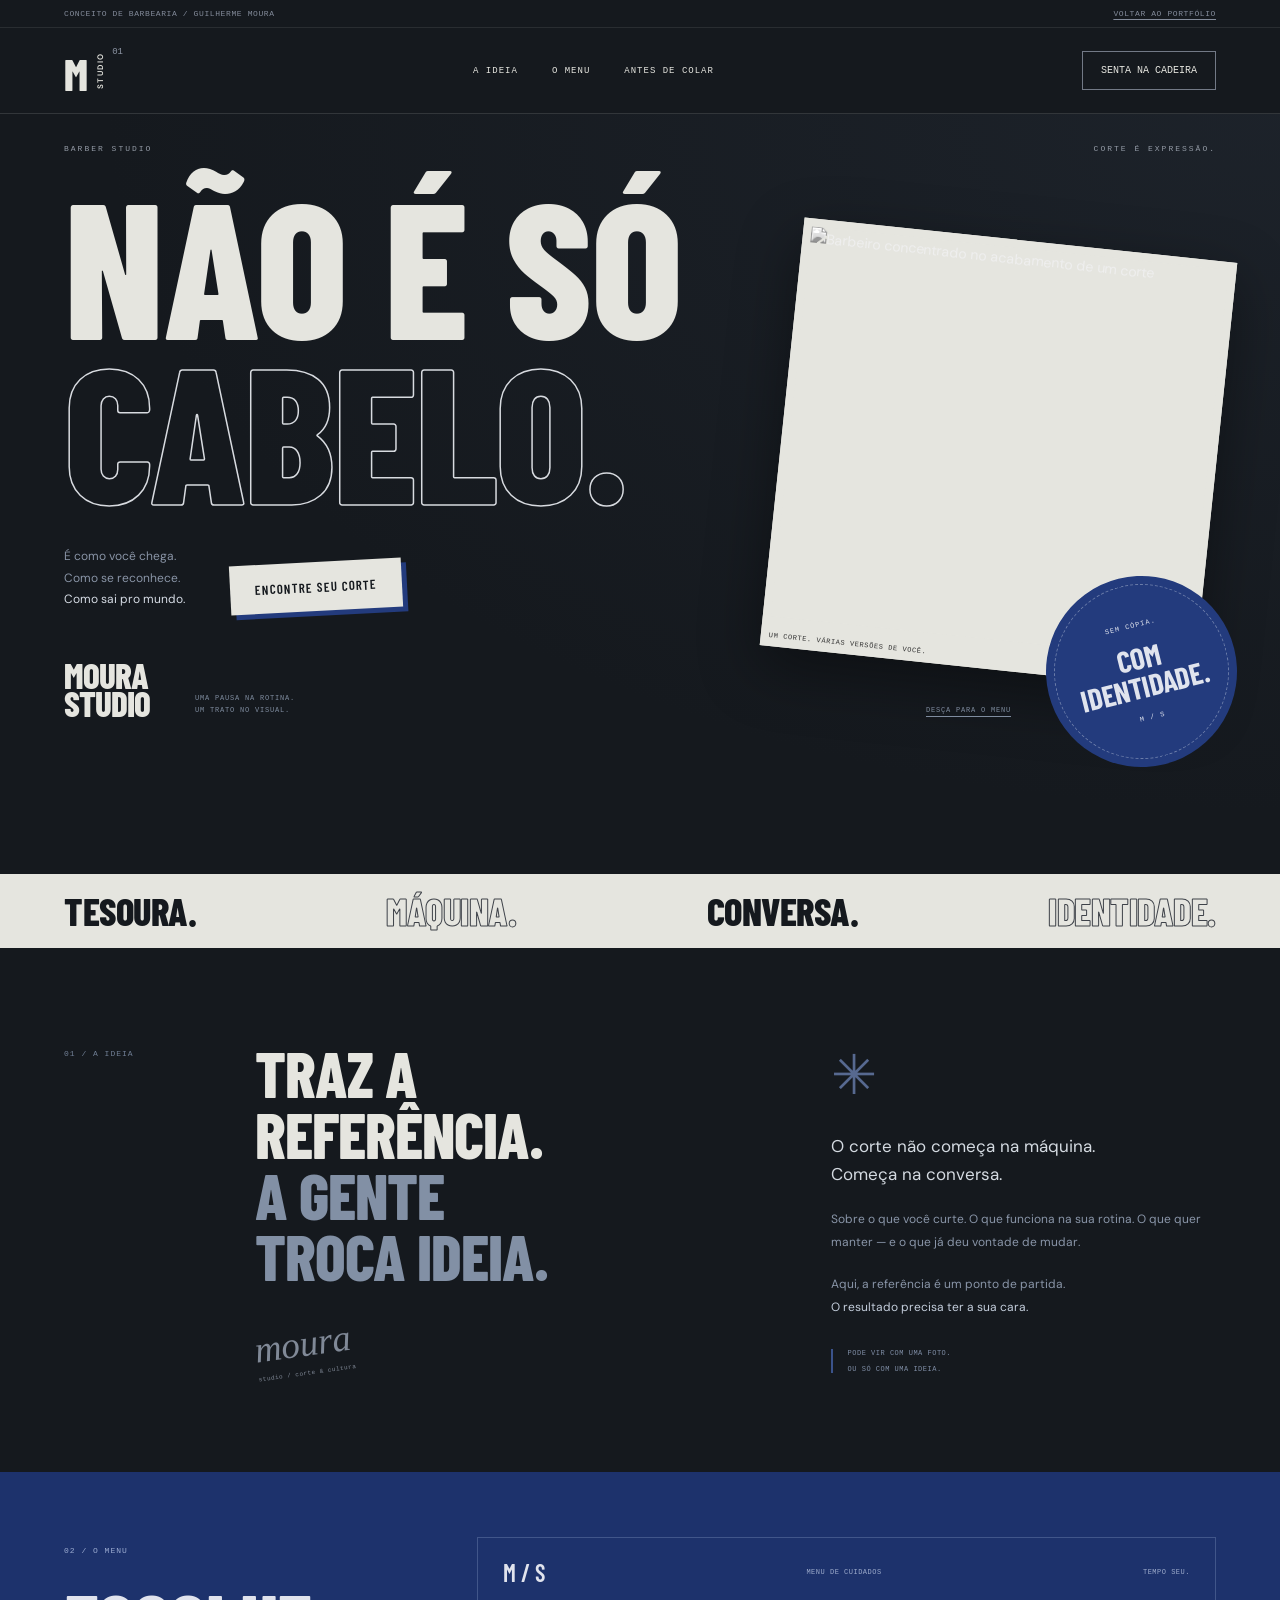
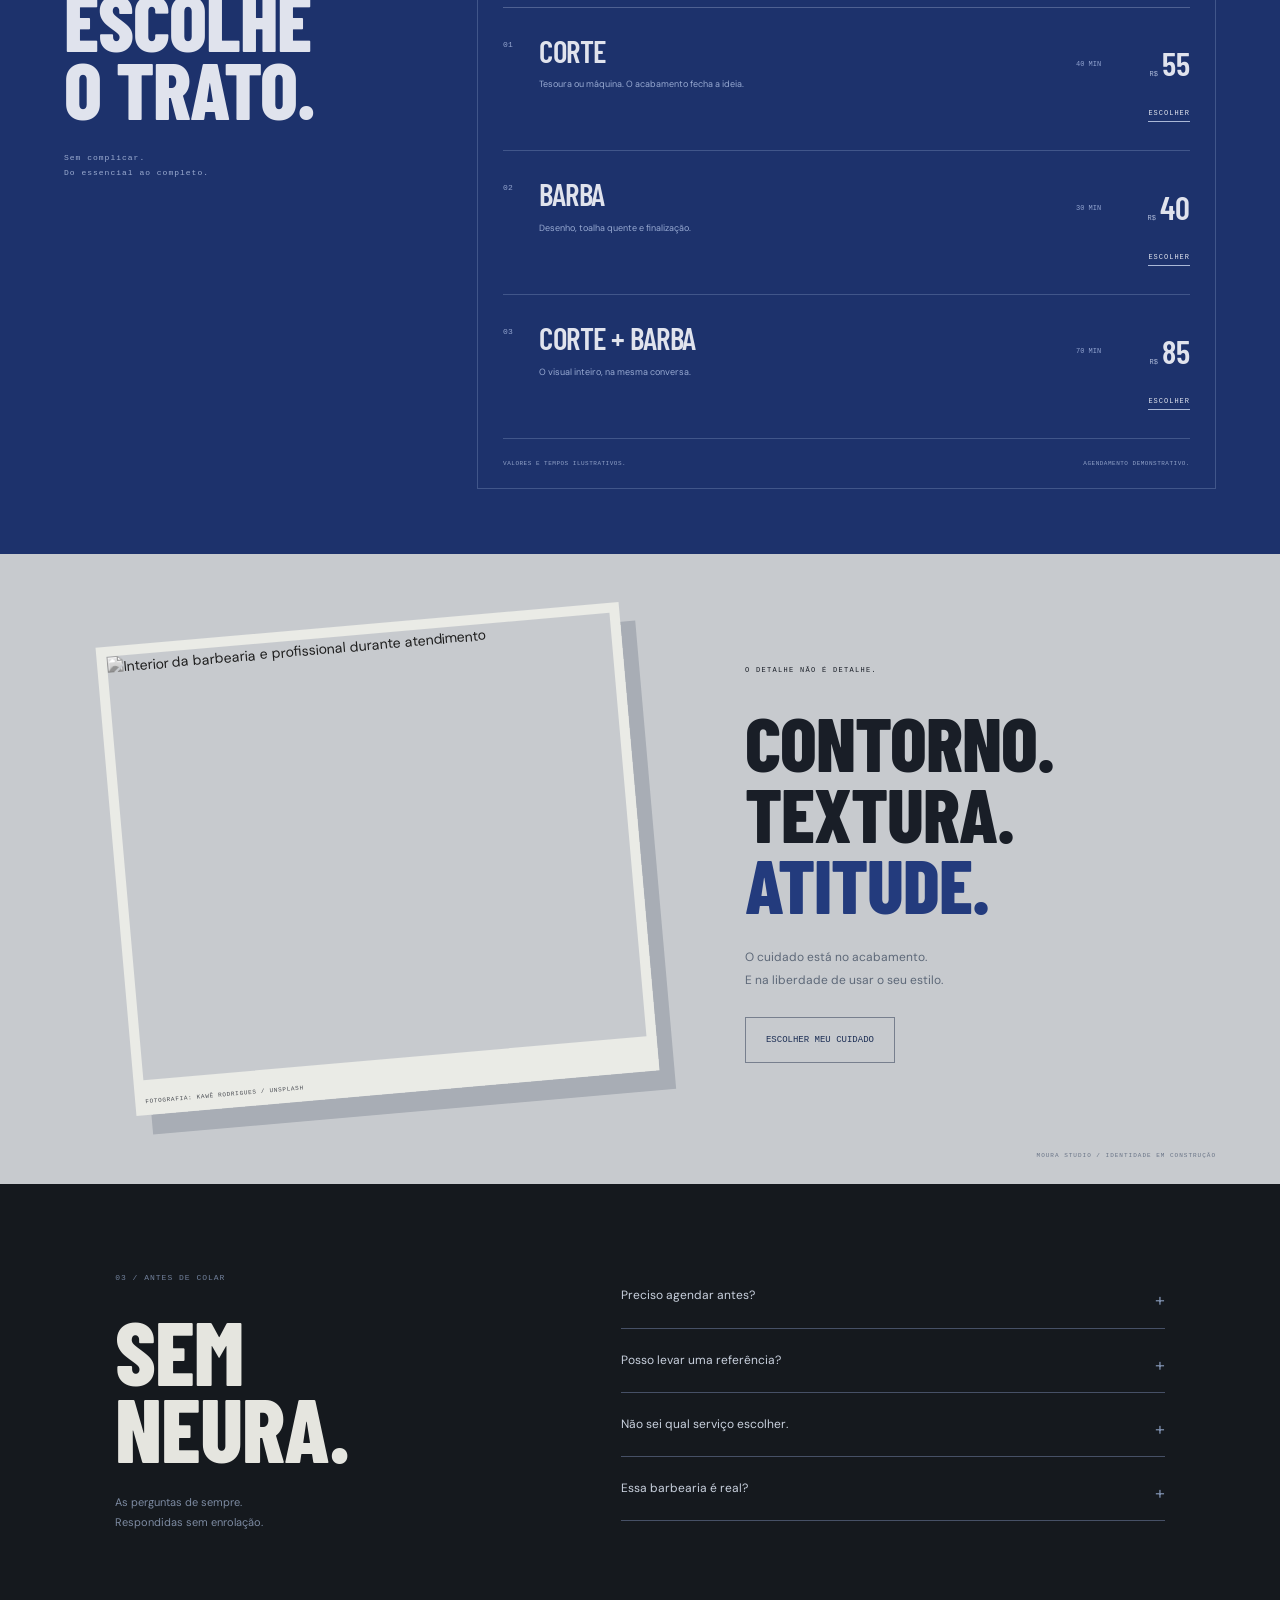
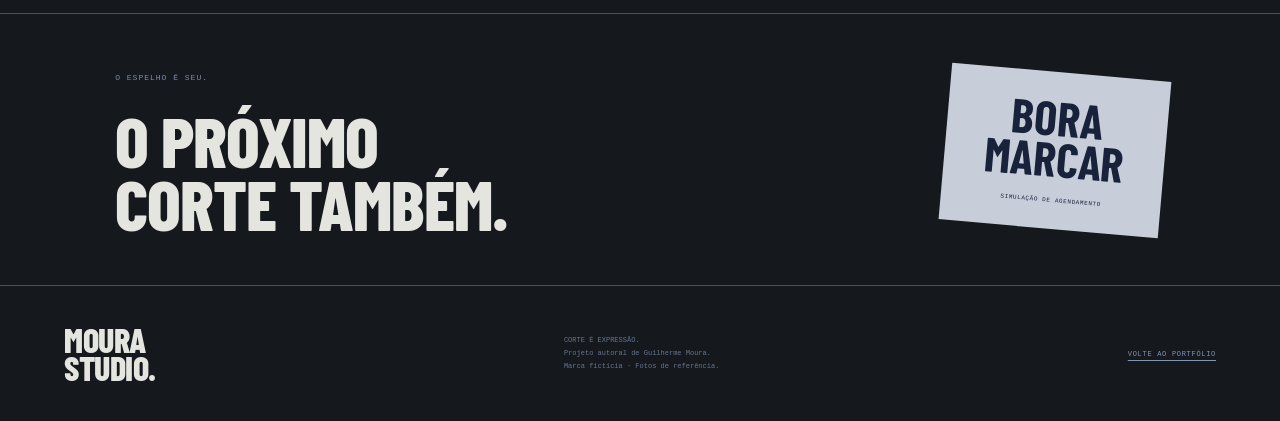
==== commit fefb2d95: "Cria direção urbana autoral para Moura Studio" ====
--- a/barbearia.html
+++ b/barbearia.html
@@ -1,14 +1,10 @@
-<!DOCTYPE html>
-<html lang="pt-BR">
-<head><meta charset="UTF-8"><meta name="viewport" content="width=device-width,initial-scale=1"><meta name="theme-color" content="#f3f0e9"><title>Moura Studio — Seu estilo, bem cuidado.</title><meta name="description" content="Corte, barba e cuidado masculino. Conheça a Moura Studio, um projeto de barbearia do portfólio de Guilherme Moura."><link rel="icon" href="barbearia.svg"><link rel="stylesheet" href="barbearia.css?v=13"></head>
-<body><a class="skip" href="#conteudo">Ir para o conteúdo</a><div class="concept-bar"><span>BARBEARIA CONCEITUAL</span><a href="index.html#projetos">Um projeto de Guilherme Moura</a></div>
-<header><a class="brand" href="#inicio" aria-label="Moura Studio início">moura<span>BARBER STUDIO</span></a><nav aria-label="Menu principal"><a href="#servicos">Serviços</a><a href="#studio">O studio</a><a href="#duvidas">Dúvidas</a></nav><button class="button small" data-book>Agendar horário </button></header>
-<main id="conteudo">
-<section class="hero" id="inicio"><div class="hero-intro"><p class="eyebrow">UM BOM CORTE. UM TEMPO SEU.</p><h1>Precisão no corte.<br><em>Presença no estilo.</em></h1><div class="hero-description"><p>Uma pausa na rotina. Um corte com personalidade. O cuidado masculino com atenção ao que faz você se sentir bem.</p><button class="button" data-book>Reserve seu momento</button></div></div><div class="hero-photo"><img src="https://images.unsplash.com/photo-1703792686658-24e62d626ed2?auto=format&fit=crop&w=1600&q=85" alt="Barbeiro atendendo um cliente em uma barbearia moderna" fetchpriority="high"><div class="photo-heading"><span>MOURA STUDIO</span><p>Bom de chegar.<br>Melhor de sair.</p></div><div class="booking-note"><span class="note-line"></span><small>SEU MOMENTO, SEM PRESSA</small><strong>Corte. Barba. Cuidado.</strong><button data-book>Encontre seu ritual</button></div><span class="photo-credit">Kawê Rodrigues / Unsplash</span></div><div class="hero-bottom"><span>IDENTIDADE EM CADA DETALHE</span><a href="#servicos">Conheça os serviços</a><span>ESTILO É PESSOAL.</span></div></section><section class="services section" id="servicos"><div class="section-head"><div><p class="eyebrow">ESCOLHA O SEU RITUAL</p><h2>O simples, feito<br><em>com cuidado.</em></h2></div><p>Do clássico ao contemporâneo.<br>Escolha seu próximo visual.</p></div><div class="service-list"><article class="service-card "><div class="service-top"><span>01</span><span>O ESSENCIAL, BEM FEITO</span></div><h3>Corte</h3><p class="service-tag">Seu próximo visual.</p><p class="service-description">Tesoura ou máquina, com acabamento pensado para o seu estilo.</p><div class="service-price"><strong>R$ 55</strong><span>40 min</span></div><button class="button" data-service="Corte">Escolher corte</button></article><article class="service-card "><div class="service-top"><span>02</span><span>O ESSENCIAL, BEM FEITO</span></div><h3>Barba</h3><p class="service-tag">O detalhe que completa.</p><p class="service-description">Modelagem, toalha quente e finalização para uma barba alinhada.</p><div class="service-price"><strong>R$ 40</strong><span>30 min</span></div><button class="button" data-service="Barba">Escolher barba</button></article><article class="service-card service-featured"><div class="service-top"><span>03</span><span>EXPERIÊNCIA COMPLETA</span></div><h3>Corte + barba</h3><p class="service-tag">O ritual completo.</p><p class="service-description">Cabelo e barba em um encontro dedicado a renovar seu visual.</p><div class="service-price"><strong>R$ 85</strong><span>70 min</span></div><button class="button" data-service="Corte + barba">Escolher o ritual</button></article></div><p class="fine">Valores ilustrativos para este projeto de portfólio.</p></section>
-<section class="about section" id="studio"><div><p class="eyebrow">A EXPERIÊNCIA MOURA</p><h2>Um lugar para<br><em>ficar à vontade.</em></h2></div><div class="about-copy"><p>Uma conversa boa, uma pausa na rotina e um corte feito com atenção. Na Moura Studio, o cuidado começa antes da primeira passada de máquina.</p><div class="details"><div><span>01</span><h3>Seu estilo primeiro</h3><p>Conversamos sobre o visual que você procura e o que funciona no seu dia a dia.</p></div><div><span>02</span><h3>Atenção ao acabamento</h3><p>Contornos, textura e finalização: os pequenos detalhes completam o resultado.</p></div></div></div></section>
-<section class="faq section" id="duvidas"><div><p class="eyebrow">ANTES DE CHEGAR</p><h2>Vamos deixar<br><em>tudo claro.</em></h2></div><div><details><summary>Preciso agendar antes?</summary><p>O agendamento ajuda a reservar um tempo dedicado ao seu atendimento. Nesta versão, você pode experimentar uma simulação sem enviar dados.</p></details><details><summary>Posso levar uma referência de corte?</summary><p>Sim. Uma foto ajuda a conversar sobre comprimento, textura e acabamento, adaptando o visual ao seu cabelo.</p></details><details><summary>Como funciona o agendamento desta página?</summary><p>Este é um projeto demonstrativo. Você escolhe um serviço e uma preferência de data, mas nenhuma reserva real é realizada.</p></details></div></section>
-<section class="closing"><p class="eyebrow">SEU PRÓXIMO CORTE COMEÇA AQUI</p><h2>Seu próximo corte.<br><em>Do seu jeito.</em></h2><button class="button dark" data-book>Escolher meu cuidado</button></section>
-</main><footer><a class="brand" href="#inicio">moura<span>BARBER STUDIO</span></a><p>Projeto demonstrativo de <strong>Guilherme Moura</strong>.<br>Barbearia fictícia · Conteúdo e preços ilustrativos.</p><a href="#inicio">Voltar ao início </a></footer>
-<dialog id="booking"><form id="booking-form"><div class="modal-head"><p class="eyebrow">SEU MOMENTO</p><button type="button" class="close" aria-label="Fechar agendamento">Fechar</button></div><h2>Escolha seu cuidado.</h2><p>Experimente o agendamento. Nenhuma reserva real será feita.</p><label for="service">Serviço</label><select id="service" required><option value="Corte">Corte · R$ 55</option><option value="Barba">Barba · R$ 40</option><option value="Corte + barba">Corte + barba · R$ 85</option></select><label for="date">Data de preferência</label><input id="date" type="date" required><label for="period">Período</label><select id="period"><option>Manhã</option><option>Tarde</option></select><button class="button" type="submit">Simular agendamento</button><p id="result" role="status" hidden></p></form></dialog>
-<script src="barbearia.js" defer></script></body></html>
-
+<!doctype html><html lang="pt-BR"><head><meta charset="utf-8"><meta name="viewport" content="width=device-width,initial-scale=1"><title>Moura Studio — Corte é expressão.</title><meta name="description" content="Corte é expressão. Moura Studio: um conceito de barbearia urbana criado por Guilherme Moura."><meta name="theme-color" content="#1c2850"><link rel="preconnect" href="https://fonts.googleapis.com"><link rel="preconnect" href="https://fonts.gstatic.com" crossorigin><link href="https://fonts.googleapis.com/css2?family=Archivo+Black&family=Barlow+Condensed:wght@500;600;700;800&family=DM+Sans:wght@400;500;600;700&display=swap" rel="stylesheet"><link rel="icon" href="barbearia.svg"><link rel="stylesheet" href="barbearia.css?v=14"></head><body><a class="skip" href="#conteudo">Ir para o conteúdo</a><div class="project-note"><span>CONCEITO DE BARBEARIA / GUILHERME MOURA</span><a href="index.html#projetos">VOLTAR AO PORTFÓLIO</a></div><header><a class="brand" href="#inicio" aria-label="Moura Studio início">M<span>STUDIO</span><b>01</b></a><nav aria-label="Menu principal"><a href="#manifesto">A ideia</a><a href="#servicos">O menu</a><a href="#duvidas">Antes de colar</a></nav><button data-book class="nav-book">SENTA NA CADEIRA</button></header><main id="conteudo">
+<section class="poster" id="inicio"><div class="poster-kicker"><span>BARBER STUDIO</span><span>CORTE É EXPRESSÃO.</span></div><h1>NÃO É SÓ<br><span>CABELO.</span></h1><figure class="poster-photo"><img src="https://images.unsplash.com/photo-1703792686658-24e62d626ed2?auto=format&fit=crop&w=1500&q=85" alt="Barbeiro concentrado no acabamento de um corte" fetchpriority="high"><figcaption>UM CORTE. VÁRIAS VERSÕES DE VOCÊ.</figcaption></figure><div class="poster-stamp" aria-hidden="true"><span>SEM CÓPIA.</span><strong>COM<br>IDENTIDADE.</strong><span>M / S</span></div><div class="poster-copy"><p>É como você chega.<br>Como se reconhece.<br><strong>Como sai pro mundo.</strong></p><button data-book class="book-button">ENCONTRE SEU CORTE</button></div><div class="poster-bottom"><span>MOURA<br>STUDIO</span><p>UMA PAUSA NA ROTINA.<br>UM TRATO NO VISUAL.</p><a href="#servicos">DESÇA PARA O MENU</a></div></section>
+<div class="statement-strip"><span>TESOURA.</span><span>MÁQUINA.</span><span>CONVERSA.</span><span>IDENTIDADE.</span></div>
+<section class="manifesto" id="manifesto"><div class="section-index">01 / A IDEIA</div><div class="manifesto-title"><h2>TRAZ A<br>REFERÊNCIA.<br><span>A GENTE<br>TROCA IDEIA.</span></h2><div class="manifesto-sign">moura<span>studio / corte & cultura</span></div></div><div class="manifesto-copy"><span class="asterisk" aria-hidden="true">✳</span><p>O corte não começa na máquina.<br>Começa na conversa.</p><p>Sobre o que você curte. O que funciona na sua rotina. O que quer manter — e o que já deu vontade de mudar.</p><p>Aqui, a referência é um ponto de partida.<br><strong>O resultado precisa ter a sua cara.</strong></p><div class="studio-note"><span>PODE VIR COM UMA FOTO.</span><span>OU SÓ COM UMA IDEIA.</span></div></div></section>
+<section class="menu-section" id="servicos"><div class="menu-title"><span>02 / O MENU</span><h2>ESCOLHE<br>O TRATO.</h2><p>Sem complicar.<br>Do essencial ao completo.</p></div><div class="menu-board"><div class="board-heading"><strong>M / S</strong><span>MENU DE CUIDADOS</span><span>TEMPO SEU.</span></div><button class="menu-item" data-service="Corte" aria-label="Escolher Corte, R$ 55, 40 min"><span class="menu-number">01</span><span class="menu-name"><strong>CORTE</strong><small>Tesoura ou máquina. O acabamento fecha a ideia.</small></span><span class="menu-time">40 MIN</span><span class="menu-price"><small>R$</small>55</span><span class="menu-select">ESCOLHER</span></button><button class="menu-item" data-service="Barba" aria-label="Escolher Barba, R$ 40, 30 min"><span class="menu-number">02</span><span class="menu-name"><strong>BARBA</strong><small>Desenho, toalha quente e finalização.</small></span><span class="menu-time">30 MIN</span><span class="menu-price"><small>R$</small>40</span><span class="menu-select">ESCOLHER</span></button><button class="menu-item" data-service="Corte + barba" aria-label="Escolher Corte + barba, R$ 85, 70 min"><span class="menu-number">03</span><span class="menu-name"><strong>CORTE + BARBA</strong><small>O visual inteiro, na mesma conversa.</small></span><span class="menu-time">70 MIN</span><span class="menu-price"><small>R$</small>85</span><span class="menu-select">ESCOLHER</span></button><div class="board-foot"><span>VALORES E TEMPOS ILUSTRATIVOS.</span><span>AGENDAMENTO DEMONSTRATIVO.</span></div></div></section>
+<section class="studio-collage"><figure><img src="https://images.unsplash.com/photo-1703792686658-24e62d626ed2?auto=format&fit=crop&w=1500&q=85" alt="Interior da barbearia e profissional durante atendimento" loading="lazy"><figcaption>FOTOGRAFIA: KAWÊ RODRIGUES / UNSPLASH</figcaption></figure><div class="collage-text"><span>O DETALHE NÃO É DETALHE.</span><h2>CONTORNO.<br>TEXTURA.<br><i>ATITUDE.</i></h2><p>O cuidado está no acabamento.<br>E na liberdade de usar o seu estilo.</p><button data-book class="silver-button">ESCOLHER MEU CUIDADO</button></div><div class="collage-label" aria-hidden="true">MOURA STUDIO / IDENTIDADE EM CONSTRUÇÃO</div></section>
+<section class="faq" id="duvidas"><div class="faq-title"><span>03 / ANTES DE COLAR</span><h2>SEM<br>NEURA.</h2><p>As perguntas de sempre.<br>Respondidas sem enrolação.</p></div><div class="faq-list"><details><summary>Preciso agendar antes?</summary><p>Agendar ajuda a separar um tempo para o seu cuidado. Aqui você pode testar uma simulação, sem enviar dados ou reservar um horário real.</p></details><details><summary>Posso levar uma referência?</summary><p>Pode. Uma foto ajuda a conversar sobre textura, comprimento e acabamento. O importante é adaptar a ideia ao seu cabelo e à sua rotina.</p></details><details><summary>Não sei qual serviço escolher.</summary><p>O menu apresenta corte, barba e a combinação dos dois. Escolha uma opção para explorar o agendamento demonstrativo.</p></details><details><summary>Essa barbearia é real?</summary><p>O Moura Studio é uma marca fictícia do portfólio de Guilherme Moura. Os preços são ilustrativos e nenhum atendimento é realizado por esta página.</p></details></div></section>
+<section class="last-call"><div><span>O ESPELHO É SEU.</span><h2>O PRÓXIMO<br>CORTE TAMBÉM.</h2></div><button data-book class="last-book">BORA<br>MARCAR<span>SIMULAÇÃO DE AGENDAMENTO</span></button></section></main>
+<footer><strong>MOURA<br>STUDIO.</strong><p>CORTE É EXPRESSÃO.<br>Projeto autoral de Guilherme Moura.<br>Marca fictícia · Fotos de referência.</p><a href="index.html#projetos">VOLTE AO PORTFÓLIO</a></footer><div class="mobile-book"><span>M / S <small>SEU PRÓXIMO CORTE</small></span><button data-book>ESCOLHER HORÁRIO</button></div><dialog id="booking"><form id="booking-form"><div class="modal-head"><p class="eyebrow">SEU MOMENTO</p><button type="button" class="close" aria-label="Fechar agendamento">Fechar</button></div><h2>Escolha seu cuidado.</h2><p>Experimente o agendamento. Nenhuma reserva real será feita.</p><label for="service">Serviço</label><select id="service" required><option value="Corte">Corte · R$ 55</option><option value="Barba">Barba · R$ 40</option><option value="Corte + barba">Corte + barba · R$ 85</option></select><label for="date">Data de preferência</label><input id="date" type="date" required><label for="period">Período</label><select id="period"><option>Manhã</option><option>Tarde</option></select><button class="button" type="submit">Simular agendamento</button><p id="result" role="status" hidden></p></form></dialog>
+<script src="barbearia.js" defer></script></body></html>
--- a/barbearia.css
+++ b/barbearia.css
@@ -1,5 +1,6 @@
-@import url('https://fonts.googleapis.com/css2?family=DM+Sans:wght@400;500;600;700&family=Libre+Caslon+Display&display=swap');
-:root{--paper:#f3f0e9;--ink:#252725;--muted:#85847c;--copper:#805b45;--line:#dcd8cf;--dark:#272b29}*{box-sizing:border-box}html{scroll-behavior:smooth;scroll-padding-top:25px}body{margin:0;background:var(--paper);color:var(--ink);font:15px/1.6 'DM Sans',sans-serif}a{color:inherit;text-decoration:none}button,input,select{font:inherit}button{cursor:pointer}a:focus-visible,button:focus-visible,summary:focus-visible,input:focus-visible,select:focus-visible{outline:3px solid #ad8468;outline-offset:5px}.skip{position:absolute;top:-100px;z-index:10;background:#fff;padding:15px}.skip:focus{top:0}.concept-bar{display:flex;justify-content:space-between;padding:9px 6%;background:#e7e2d8;color:#857967;font-size:8px;letter-spacing:1px}.concept-bar a{text-decoration:underline;text-underline-offset:3px}header{max-width:1440px;margin:auto;display:flex;align-items:center;justify-content:space-between;padding:25px 6%;gap:25px;border-bottom:1px solid var(--line)}.brand{font:400 43px/.8 'Libre Caslon Display',Georgia,serif;letter-spacing:-2px;display:inline-block}.brand>span{display:block;font:500 7px 'DM Sans',sans-serif;letter-spacing:2.8px;margin-top:13px}nav{display:flex;gap:35px;font-size:11px;color:#7a7c74}nav a:hover{color:var(--copper)}.button{display:inline-flex;justify-content:center;align-items:center;min-height:48px;padding:15px 24px;background:var(--copper);color:#fff;border:1px solid var(--copper);border-radius:0;font-size:11px;font-weight:500;transition:background .2s,transform .2s}.button:hover{background:#62432f;transform:translateY(-2px)}.button.small{padding:12px 20px;min-height:42px;font-size:10px;background:transparent;color:var(--ink);border-color:#aaa99e}.button.small:hover{background:#e8e2d7}.hero{max-width:1440px;margin:auto;padding:52px 6% 0}.eyebrow{font-size:8px;letter-spacing:2px;font-weight:500;margin:0 0 23px;color:#9b7c64}h1,h2,h3,p{margin-top:0}h1,h2{font:400 55px/1.04 'Libre Caslon Display',Georgia,serif;letter-spacing:-1.3px}em{font-weight:400;font-style:italic;color:#a07d60}.hero-intro{position:relative;display:grid;grid-template-columns:1.4fr .6fr;gap:10%;padding-bottom:38px;align-items:end}.hero-intro>.eyebrow{grid-column:1/-1;margin:0 0 -4px}.hero h1{font-size:clamp(49px,6.3vw,85px);margin:0;line-height:.99;letter-spacing:-2px}.hero-description p{font-size:12px;color:#8b8b80;line-height:1.9;margin:0 0 22px;max-width:290px}.hero-description .button{font-size:10px;min-height:43px;padding:13px 20px}.hero-photo{height:440px;position:relative;overflow:hidden;background:#414541}.hero-photo>img{display:block;width:100%;height:100%;object-fit:cover;object-position:50% 48%;filter:grayscale(.85)}.hero-photo:after{content:'';position:absolute;inset:0;background:linear-gradient(90deg,#141b19aa,transparent 60%)}.photo-heading{position:absolute;top:42px;left:42px;color:#fff;z-index:1}.photo-heading>span{font-size:8px;letter-spacing:2.2px;color:#ccc9bd}.photo-heading p{font:400 42px/1.1 'Libre Caslon Display',Georgia,serif;margin:20px 0 0}.booking-note{position:absolute;right:30px;bottom:30px;width:260px;padding:24px;background:#f3f0e9ed;z-index:2;backdrop-filter:blur(12px)}.note-line{display:block;width:28px;height:1px;background:#9b7c64;margin-bottom:15px}.booking-note small{display:block;font-size:7px;letter-spacing:1.3px;color:#9b7c64}.booking-note strong{display:block;font:400 24px 'Libre Caslon Display',serif;letter-spacing:-.4px;margin:10px 0 18px}.booking-note button{background:transparent;border:0;border-bottom:1px solid #ab9e8b;padding:0 0 5px;font-size:10px;color:#5f5140}.photo-credit{position:absolute;left:20px;bottom:15px;font-size:8px;color:#bbb7a9;z-index:1}.hero-bottom{display:flex;justify-content:space-between;align-items:center;padding:23px 0;border-bottom:1px solid var(--line);font-size:8px;letter-spacing:1.4px;color:#a6a292}.hero-bottom>a{letter-spacing:.5px;color:#76614d;text-decoration:underline;text-underline-offset:4px}.section{max-width:1440px;margin:auto;padding:85px 6%}.section-head{display:flex;justify-content:space-between;align-items:end;gap:30px;margin-bottom:35px}.section h2{font-size:clamp(38px,4.3vw,59px);margin:0;line-height:1.07}.section-head>p{font-size:11px;color:#929185;line-height:1.9}.service-list{display:grid;grid-template-columns:repeat(3,1fr);gap:20px}.service-card{border:1px solid var(--line);padding:28px 28px 25px;background:#f8f6f0;display:flex;flex-direction:column}.service-top{display:flex;justify-content:space-between;align-items:center;gap:15px;color:#aaa08e;font-size:7px;letter-spacing:1px;margin-bottom:26px}.service-top>span:first-child{font-size:11px;letter-spacing:0}.service-card h3{font:400 36px/1 'Libre Caslon Display',serif;letter-spacing:-.8px;margin:0 0 16px}.service-tag{font-size:10px;margin-bottom:12px;color:#a08065}.service-description{font-size:12px;line-height:1.9;color:#999487;max-width:270px;margin-bottom:25px;flex:1}.service-price{display:flex;justify-content:space-between;align-items:center;border-top:1px solid var(--line);padding-top:20px;margin-bottom:21px}.service-price>strong{font-size:21px;font-weight:400;letter-spacing:-.7px}.service-price>span{font-size:10px;color:#aaa18e}.service-card .button{width:100%;font-size:10px;background:transparent;border-color:#bfb9ac;color:#6e604b;min-height:42px}.service-card .button:hover{background:#e4daca}.service-featured{background:var(--dark);color:#ebe7db;border-color:var(--dark)}.service-featured .service-top{color:#a99d86}.service-featured .service-description{color:#9d9e92}.service-featured .service-tag{color:#bc9b7f}.service-featured .service-price{border-color:#484b44}.service-featured .button{background:#b69a7d;border-color:#b69a7d;color:#28251f}.service-featured .button:hover{background:#c9ae91}.fine{font-size:9px;color:#a59c8d;margin:18px 0 0}.about{background:#e9e4da;max-width:none;display:grid;grid-template-columns:1fr 1fr;gap:10%;padding:65px max(6%,calc((100vw - 1268px)/2))}.about-copy>p{font-size:15px;line-height:1.9;color:#817c70;margin:0 0 30px;max-width:500px}.details{display:grid;grid-template-columns:1fr 1fr;gap:25px;border-top:1px solid #d0c9bb;padding-top:25px}.details span{color:#a18b71;font-size:10px}.details h3{font-size:12px;font-weight:500;margin:15px 0 12px}.details p{font-size:11px;color:#928979;line-height:1.9}.faq{display:grid;grid-template-columns:1fr 1fr;gap:10%}.faq details{border-bottom:1px solid var(--line)}.faq summary{position:relative;list-style:none;padding:22px 30px 22px 0;font-size:12px;cursor:pointer}.faq summary::-webkit-details-marker{display:none}.faq summary:after{content:'+';position:absolute;right:0;color:#9c8265;font-size:20px}.faq details[open] summary:after{content:'−'}.faq details p{font-size:12px;line-height:1.9;color:#969080;margin-bottom:25px}.closing{background:var(--dark);color:#ede9df;padding:65px 6%;text-align:center}.closing .eyebrow{color:#a49277}.closing h2{font-size:clamp(50px,5.7vw,78px);margin:0 0 30px;letter-spacing:-1.8px}.closing em{color:#bfa383}.closing .button{background:#b69a7d;border-color:#b69a7d;color:#26241e}.closing .button:hover{background:#d0b496}footer{max-width:1440px;margin:auto;display:flex;justify-content:space-between;align-items:center;gap:30px;padding:40px 6%}footer .brand{font-size:35px}footer p{font-size:9px;color:#9a9384;line-height:1.9;margin:0}footer>a:last-child{font-size:10px;color:#8f8069}dialog{background:var(--paper);color:var(--ink);width:min(480px,calc(100% - 32px));max-height:90svh;overflow:auto;padding:30px;border:1px solid var(--line);border-radius:0}dialog::backdrop{background:#18221cb3;backdrop-filter:blur(6px)}.modal-head{display:flex;justify-content:space-between;align-items:center;gap:15px}.modal-head .eyebrow{margin:0}.close{border:1px solid #c5bcac;background:transparent;font-size:10px;color:#7e6b54;min-height:42px;padding:10px}dialog h2{font-size:37px;margin:25px 0 15px}dialog p{font-size:12px;color:#948b7a;line-height:1.8}dialog label{display:block;font-size:11px;color:#86765e;margin:20px 0 8px}dialog input,dialog select{width:100%;min-height:45px;border:1px solid #cec5b5;background:#fffdf6;color:#353126;border-radius:0;padding:11px;font-size:14px;color-scheme:light}dialog .button{width:100%;margin-top:25px}#result{padding:15px;border:1px solid #cbb99e;color:#716047;background:#eee5d5;font-size:12px;margin-bottom:0}
-@media(max-width:900px){.hero-intro{gap:5%;grid-template-columns:1.2fr .8fr}.hero h1{font-size:62px}.hero-photo{height:390px}.section{padding:60px 6%}.service-card{padding:23px}.service-card h3{font-size:30px}.service-top{font-size:6px}.about{gap:6%}.faq{gap:6%}}
-@media(max-width:600px){.concept-bar{font-size:6px;letter-spacing:.8px;padding:9px 6%}header{padding:24px 6%;gap:23px;flex-wrap:wrap}.brand{font-size:37px}.brand>span{font-size:6px}header nav{order:3;width:100%;justify-content:space-between;gap:15px;border-top:1px solid var(--line);padding-top:18px;font-size:11px}.button.small{font-size:10px;padding:12px 14px;min-height:42px}.hero{padding:33px 6% 0}.hero-intro{grid-template-columns:1fr;gap:0;padding-bottom:30px}.hero-intro>.eyebrow{margin:0 0 21px;font-size:7px;letter-spacing:1.6px}.hero h1{font-size:clamp(44px,12vw,62px);letter-spacing:-1.5px;line-height:1.03}.hero-description{margin-top:24px}.hero-description p{font-size:13px;max-width:340px;margin-bottom:20px}.hero-description .button{min-height:46px;font-size:11px;padding:15px 20px}.hero-photo{height:440px}.hero-photo>img{object-position:59% center}.photo-heading{top:26px;left:23px}.photo-heading>span{font-size:7px}.photo-heading p{font-size:34px;line-height:1.1;margin-top:15px}.booking-note{right:17px;left:17px;bottom:34px;width:auto;padding:19px}.booking-note strong{font-size:24px;margin-bottom:15px}.booking-note small{font-size:7px}.booking-note button{font-size:11px;min-height:30px}.note-line{margin-bottom:12px}.photo-credit{bottom:11px;left:17px;font-size:7px}.hero-bottom{padding:20px 0;font-size:6px;gap:15px;letter-spacing:1px}.hero-bottom>span:last-child{display:none}.hero-bottom>a{font-size:9px}.section{padding:47px 6%}.section-head{display:block;margin-bottom:25px}.section-head>p{font-size:12px;margin-top:21px}.eyebrow{font-size:8px;letter-spacing:1.8px;margin-bottom:20px}.section h2{font-size:42px;letter-spacing:-.8px}.service-list{grid-template-columns:1fr;gap:15px}.service-card{padding:25px}.service-top{font-size:7px;margin-bottom:24px}.service-card h3{font-size:37px}.service-tag{font-size:11px}.service-description{font-size:13px;max-width:none}.service-price>strong{font-size:24px}.service-price>span{font-size:11px}.service-card .button{min-height:46px;font-size:12px}.fine{font-size:10px;line-height:1.8}.about{display:block;padding:45px 6%}.about-copy{margin-top:28px}.about-copy>p{font-size:14px}.details{gap:20px}.details h3{font-size:12px;line-height:1.6}.details p{font-size:12px;line-height:1.8}.faq{display:block}.faq>div:last-child{margin-top:27px}.faq summary{font-size:14px;line-height:1.7;padding:21px 25px 21px 0}.faq details p{font-size:13px}.closing{padding:48px 6%}.closing h2{font-size:52px}.closing .button{min-height:48px;font-size:12px}.closing .eyebrow{font-size:7px}footer{flex-wrap:wrap;gap:24px;padding:33px 6%}footer p{order:3;width:100%;font-size:10px}footer>a:last-child{font-size:10px}dialog{padding:25px}dialog h2{font-size:33px}dialog p,dialog label{font-size:13px}dialog input,dialog select{font-size:16px;min-height:48px}dialog .button{font-size:12px}.close{min-width:52px;min-height:44px}}
-@media(prefers-reduced-motion:reduce){html{scroll-behavior:auto}*{transition:none!important}.button:hover{transform:none}}
+
+:root{--paper:#e5e5df;--ink:#15191e;--blue:#233b7d;--muted:#8b929e;--silver:#c2c6cc}*{box-sizing:border-box}html{scroll-behavior:smooth;scroll-padding-top:25px}body{margin:0;background:var(--ink);color:var(--paper);font:14px/1.6 'DM Sans',sans-serif}a{color:inherit;text-decoration:none}button,input,select{font:inherit}button{cursor:pointer}a:focus-visible,button:focus-visible,summary:focus-visible,input:focus-visible,select:focus-visible{outline:3px solid #8ba8ee;outline-offset:5px}button,a{-webkit-tap-highlight-color:transparent}.skip{position:absolute;top:-100px;z-index:50;padding:15px;background:var(--paper);color:var(--ink)}.skip:focus{top:0}.project-note{display:flex;justify-content:space-between;padding:9px 5%;font:8px monospace;letter-spacing:.6px;border-bottom:1px solid #ffffff16;color:#838b9a}.project-note a{text-decoration:underline;text-underline-offset:3px}header{display:flex;align-items:center;justify-content:space-between;padding:23px 5%;gap:25px;border-bottom:1px solid #ffffff20}.brand{font:800 43px/.7 'Barlow Condensed',sans-serif;display:flex;gap:7px;align-items:end;position:relative}.brand span{font:600 8px 'DM Sans',sans-serif;letter-spacing:1.5px;writing-mode:vertical-rl;transform:rotate(180deg)}.brand b{font:9px monospace;position:absolute;top:-5px;right:-18px;color:#8c94a3}nav{display:flex;gap:34px;font:9px monospace;text-transform:uppercase;letter-spacing:1px}.nav-book{font:10px monospace;color:var(--paper);background:transparent;border:1px solid #727986;padding:13px 18px}.nav-book:hover{background:var(--paper);color:var(--ink)}h1,h2,h3,p,figure{margin:0}h1,h2{font-family:'Barlow Condensed',Impact,sans-serif;font-weight:800;line-height:.86;letter-spacing:-1px}.poster{position:relative;padding:30px 5% 0;overflow:hidden;min-height:760px;background:radial-gradient(ellipse at 100% 0,#2c354255,transparent 65%)}.poster-kicker{display:flex;justify-content:space-between;font:8px monospace;letter-spacing:2px;color:#949ba6}.poster h1{font-size:clamp(110px,15vw,220px);position:relative;z-index:2;width:75%;margin-top:28px;pointer-events:none}.poster h1>span{color:transparent;-webkit-text-stroke:1.5px #d8dbe0;letter-spacing:-3px}.poster-photo{position:absolute;right:5%;top:125px;width:34%;height:430px;transform:rotate(6deg);border:8px solid var(--paper);border-bottom-width:30px;z-index:1;box-shadow:0 20px 60px #0006;background:var(--paper)}.poster-photo img{width:100%;height:100%;display:block;object-fit:cover;object-position:60% center;filter:grayscale(1) contrast(1.1)}.poster-photo figcaption{position:absolute;bottom:-23px;left:0;font:7px monospace;color:#333;letter-spacing:.6px}.poster-stamp{position:absolute;right:4%;top:470px;background:var(--blue);color:#e0e4ee;z-index:3;width:175px;height:175px;border-radius:50%;display:flex;flex-direction:column;align-items:center;justify-content:center;transform:rotate(-14deg);border:1px dashed #d6dfec66;box-shadow:0 0 0 8px var(--blue)}.poster-stamp>span{font:7px monospace;letter-spacing:1px}.poster-stamp>strong{font:700 30px/.95 'Barlow Condensed',sans-serif;text-align:center;margin:14px 0}.poster-copy{display:flex;align-items:end;gap:45px;margin-top:35px;position:relative;z-index:3}.poster-copy p{font-size:12px;line-height:1.8;color:#8994a6}.poster-copy strong{color:#d6dce5;font-weight:400}.book-button{font:600 13px 'Barlow Condensed',sans-serif;letter-spacing:1px;background:var(--paper);color:var(--ink);border:0;min-height:49px;padding:15px 25px;transform:rotate(-3deg);box-shadow:5px 5px 0 var(--blue);transition:transform .2s}.book-button:hover{transform:rotate(0deg)}.poster-bottom{display:flex;align-items:end;gap:45px;padding:50px 0 25px;position:relative;z-index:3}.poster-bottom>span{font:800 35px/.8 'Barlow Condensed',sans-serif;letter-spacing:-1px}.poster-bottom p,.poster-bottom>a{font:7px/1.7 monospace;letter-spacing:.8px;color:#7f8c9f}.poster-bottom>a{margin-left:auto;margin-right:205px;text-decoration:underline;text-underline-offset:4px}.statement-strip{display:flex;justify-content:space-between;gap:25px;overflow:hidden;white-space:nowrap;padding:18px 5%;background:var(--paper);color:var(--ink);font:800 clamp(21px,3vw,42px)/1 'Barlow Condensed',sans-serif;letter-spacing:-.5px}.statement-strip>span:nth-child(even){color:transparent;-webkit-text-stroke:1px #3e4249}.manifesto{display:grid;grid-template-columns:.3fr 1.1fr .8fr;gap:4%;padding:95px 5%;max-width:1600px;margin:auto}.section-index{font:8px monospace;letter-spacing:1px;color:#707f95;padding-top:6px}.manifesto h2{font-size:clamp(45px,5vw,75px);line-height:.95;letter-spacing:-1px}.manifesto h2>span{color:#8290a5}.manifesto-sign{font:italic 37px Georgia,serif;color:#808997;margin-top:35px;transform:rotate(-8deg);width:fit-content}.manifesto-sign>span{display:block;font:6px monospace;letter-spacing:.5px;margin-top:5px}.manifesto-copy{padding-top:5px}.asterisk{font-size:55px;line-height:1;color:#576990;display:inline-block;margin-bottom:30px}.manifesto-copy p{font-size:12px;color:#8995a8;line-height:1.9;margin-bottom:20px}.manifesto-copy p:first-of-type{font-size:17px;line-height:1.6;color:#d4dae1}.manifesto-copy strong{color:#c4cedc;font-weight:400}.studio-note{display:flex;flex-direction:column;gap:8px;border-left:2px solid #3b538b;padding-left:15px;margin-top:30px;font:7px monospace;color:#7f8da5;letter-spacing:.5px}.menu-section{display:grid;grid-template-columns:.45fr 1fr;background:#1d326c;padding:65px 5%;gap:7%;color:#e0e3ed}.menu-title>span,.menu-title>p{font:8px/1.8 monospace;color:#9cacd1;letter-spacing:1px}.menu-title h2{font-size:clamp(56px,6.2vw,90px);margin:28px 0;line-height:.86}.menu-board{border:1px solid #a5b6dc44;padding:0 25px}.board-heading{display:flex;justify-content:space-between;gap:15px;padding:20px 0;border-bottom:1px solid #b3c1df55;align-items:center}.board-heading strong{font:600 24px 'Barlow Condensed',sans-serif}.board-heading>span{font:7px monospace;letter-spacing:.5px;color:#9dabcb}.menu-item{display:grid;grid-template-columns:22px 1fr 48px 52px;gap:14px;position:relative;width:100%;background:transparent;color:inherit;border:0;border-bottom:1px solid #a5b6dc44;text-align:left;padding:28px 0;align-items:center;transition:background .2s}.menu-item:hover{background:#ffffff0c}.menu-number{font:8px monospace;color:#93a4ce;align-self:start;margin-top:4px}.menu-name strong{display:block;font:600 31px/.95 'Barlow Condensed',sans-serif;letter-spacing:-.5px}.menu-name small{display:block;font-size:9px;line-height:1.7;color:#98aad2;margin-top:12px;max-width:250px}.menu-time{font:7px monospace;color:#91a3cf}.menu-price{font:600 33px/1 'Barlow Condensed',sans-serif;text-align:right}.menu-price small{font:7px monospace;margin-right:4px;color:#afbbd9}.menu-select{grid-column:2/-1;justify-self:end;font:7px monospace;letter-spacing:1px;border-bottom:1px solid #aab8d7;padding-bottom:4px;margin-top:3px}.board-foot{display:flex;justify-content:space-between;padding:20px 0;gap:15px;font:6px/1.6 monospace;color:#90a1c7;letter-spacing:.5px}.studio-collage{position:relative;display:grid;grid-template-columns:1fr .8fr;background:#c7cace;color:#191e27;padding:70px 9% 90px;gap:10%;align-items:center;overflow:hidden}.studio-collage>figure{transform:rotate(-5deg);border:10px solid #eaebe6;border-bottom-width:35px;position:relative;height:470px;box-shadow:15px 20px 0 #a8adb5}.studio-collage>figure img{width:100%;height:100%;object-fit:cover;object-position:45% center;filter:grayscale(1)}.studio-collage>figure figcaption{position:absolute;bottom:-25px;font:6px monospace;letter-spacing:.7px;color:#4a4d53}.collage-text>span{font:7px monospace;letter-spacing:1.3px}.collage-text h2{font-size:clamp(60px,6vw,92px);line-height:.92;margin:28px 0}.collage-text h2 i{font-style:normal;color:var(--blue)}.collage-text p{font-size:12px;line-height:1.9;color:#5d6878;max-width:270px}.silver-button{border:1px solid #777f8e;background:transparent;padding:14px 20px;min-height:46px;font:9px monospace;color:#1d2f55;margin-top:25px}.silver-button:hover{background:#e2e5e8}.collage-label{position:absolute;bottom:25px;right:5%;font:6px monospace;letter-spacing:1px;color:#687386}.faq{display:grid;grid-template-columns:.7fr 1fr;gap:12%;padding:80px 9%}.faq-title>span{font:8px monospace;color:#71809b;letter-spacing:1px}.faq h2{font-size:90px;margin:25px 0}.faq-title p{font-size:11px;line-height:1.9;color:#7d8ba2}.faq details{border-bottom:1px solid #465066}.faq summary{position:relative;list-style:none;cursor:pointer;padding:22px 25px 22px 0;font-size:12px;color:#c9d1de}.faq summary::-webkit-details-marker{display:none}.faq summary:after{content:'+';position:absolute;right:0;font-size:18px;color:#7b8caa}.faq details[open] summary:after{content:'−'}.faq details p{font-size:11px;line-height:1.9;color:#7c8da7;margin-bottom:22px}.last-call{display:flex;justify-content:space-between;align-items:center;gap:30px;padding:50px 9%;border-top:1px solid #475066;border-bottom:1px solid #475066}.last-call>div>span{font:8px monospace;letter-spacing:1px;color:#7c8da7}.last-call h2{font-size:clamp(52px,5.5vw,83px);margin-top:22px;line-height:.9}.last-book{background:#c8ced9;color:#18233b;border:0;padding:25px 40px;font:700 48px/.85 'Barlow Condensed',sans-serif;transform:rotate(5deg);transition:transform .2s}.last-book:hover{transform:rotate(0deg)}.last-book>span{display:block;font:6px monospace;letter-spacing:.6px;margin-top:18px}footer{padding:40px 5%;display:flex;justify-content:space-between;align-items:center;gap:25px}footer>strong{font:800 34px/.8 'Barlow Condensed',sans-serif;letter-spacing:-.5px}footer>p{font:7px/1.9 monospace;color:#65758e}footer>a{font:7px monospace;text-decoration:underline;text-underline-offset:4px;letter-spacing:.7px;color:#8293b0}.mobile-book{display:none}dialog{max-width:480px;width:calc(100% - 32px);max-height:90svh;overflow:auto;border:1px solid #526480;background:#192236;color:#d5dce7;padding:30px}dialog::backdrop{background:#050912c9;backdrop-filter:blur(7px)}.modal-head{display:flex;align-items:center;justify-content:space-between;gap:20px}.eyebrow{font:8px monospace;letter-spacing:1px;color:#7f91b4}.close{min-height:44px;padding:10px;background:transparent;border:1px solid #566c91;font-size:10px;color:#b3c3df}dialog h2{font:600 40px/.95 'Barlow Condensed',sans-serif;text-transform:uppercase;margin:25px 0 15px}dialog p{font-size:12px;color:#8f9fba;line-height:1.8}dialog label{display:block;font:10px monospace;color:#9dadca;margin:20px 0 8px}dialog input,dialog select{width:100%;min-height:46px;background:#121c2e;border:1px solid #506283;color:#d4ddea;padding:12px;font-size:14px;color-scheme:dark}dialog .button{width:100%;margin-top:25px;min-height:48px;background:#b4c2dd;border:0;color:#132143;padding:15px;font:10px monospace;text-transform:uppercase}#result{background:#25385d;padding:15px;margin-top:20px;color:#c0cce0;font-size:12px}
+@media(min-width:1600px){.poster{padding-left:max(5%,calc((100vw - 1440px)/2));padding-right:max(5%,calc((100vw - 1440px)/2));min-height:850px}.poster-photo{right:max(5%,calc((100vw - 1440px)/2));max-width:500px}.poster h1{font-size:220px}.poster-stamp{right:max(4%,calc((100vw - 1500px)/2))}}
+@media(max-width:1000px){.poster{min-height:660px}.poster h1{font-size:16vw}.poster-photo{height:360px;top:115px;width:35%}.poster-stamp{top:390px;width:140px;height:140px}.poster-stamp strong{font-size:25px}.poster-copy{margin-top:35px;gap:30px}.poster-bottom{padding-top:55px}.poster-bottom>a{margin-right:165px}.manifesto{grid-template-columns:.2fr 1fr .8fr;gap:4%;padding:70px 5%}.manifesto h2{font-size:53px}.menu-section{gap:5%;grid-template-columns:.4fr 1fr}.menu-board{padding:0 20px}.menu-name strong{font-size:27px}.menu-item{gap:10px;grid-template-columns:18px 1fr 40px 45px}.studio-collage{padding:65px 7% 80px;gap:8%}.studio-collage>figure{height:390px}.collage-text h2{font-size:65px}.faq{gap:10%;padding:65px 7%}}
+@media(max-width:600px){body{padding-bottom:65px}.project-note{font-size:5px;padding:9px 6%;gap:15px;letter-spacing:.3px}header{padding:23px 6%;flex-wrap:wrap;gap:23px}.brand{font-size:38px}.brand span{font-size:7px}.nav-book{font-size:8px;padding:12px 14px;min-height:42px}header nav{order:3;width:100%;justify-content:space-between;padding-top:18px;border-top:1px solid #ffffff14;gap:15px;font-size:8px}.poster{padding:23px 6% 0;min-height:0}.poster-kicker{font-size:6px;letter-spacing:1px}.poster h1{font-size:clamp(76px,24vw,135px);width:100%;line-height:.86;letter-spacing:-1.5px;margin-top:24px}.poster h1>span{-webkit-text-stroke:1px #d8dbe0;letter-spacing:-1.5px}.poster-photo{position:relative;top:auto;right:auto;left:26%;width:68%;height:270px;transform:rotate(7deg);border-width:6px;border-bottom-width:25px;margin-top:-15px;z-index:1}.poster-photo figcaption{font-size:5px;bottom:-19px;letter-spacing:.2px}.poster-stamp{width:112px;height:112px;top:345px;right:auto;left:8%;transform:rotate(-14deg);box-shadow:0 0 0 5px var(--blue)}.poster-stamp>span{font-size:5px}.poster-stamp>strong{font-size:21px;margin:10px 0}.poster-copy{margin-top:32px;gap:20px;display:grid;grid-template-columns:1fr 1fr;align-items:center}.poster-copy p{font-size:11px;line-height:1.8}.book-button{font-size:11px;padding:12px;min-height:50px;letter-spacing:.6px}.poster-bottom{padding:35px 0 22px;gap:22px;align-items:center}.poster-bottom>span{font-size:27px}.poster-bottom p{font-size:5px;letter-spacing:.5px}.poster-bottom>a{margin:0 0 0 auto;font-size:5px;letter-spacing:.3px;max-width:72px;line-height:1.9}.statement-strip{font-size:20px;gap:20px;padding:15px 6%}.statement-strip>span:last-child{display:none}.manifesto{grid-template-columns:1fr;padding:45px 6%;gap:25px}.section-index{font-size:7px}.manifesto h2{font-size:60px;line-height:.92}.manifesto-sign{font-size:33px;margin-top:25px}.manifesto-copy{padding:0 0 0 22%;position:relative;margin-top:10px}.asterisk{position:absolute;left:0;top:0;font-size:43px}.manifesto-copy p{font-size:13px;line-height:1.9}.manifesto-copy p:first-of-type{font-size:16px}.studio-note{font-size:7px;line-height:1.8;margin-top:25px}.menu-section{display:block;padding:42px 6%}.menu-title{display:grid;grid-template-columns:1fr 1fr;gap:20px;align-items:end;margin-bottom:30px}.menu-title>span{grid-column:1/-1;font-size:7px}.menu-title h2{font-size:65px;margin:0}.menu-title>p{font-size:7px;margin:0 0 5px;line-height:1.9;letter-spacing:.3px}.menu-board{padding:0 15px}.board-heading{padding:15px 0}.board-heading>strong{font-size:21px}.board-heading>span{font-size:5px;letter-spacing:.2px}.menu-item{padding:24px 0;grid-template-columns:16px 1fr 43px;gap:10px}.menu-number{font-size:7px}.menu-name strong{font-size:29px;letter-spacing:-.5px}.menu-name small{font-size:11px;line-height:1.7;max-width:none;margin-top:10px}.menu-time{grid-column:2;font-size:6px;grid-row:2}.menu-price{grid-column:3;grid-row:1;align-self:start;font-size:34px}.menu-price small{font-size:6px;margin-right:2px}.menu-select{grid-column:3;grid-row:2;font-size:5px;letter-spacing:.4px;min-height:23px;align-self:center;margin:0}.board-foot{font-size:5px;line-height:1.8;gap:15px;padding:16px 0;letter-spacing:0}.studio-collage{display:block;padding:45px 8% 55px}.studio-collage>figure{height:330px;width:90%;margin:0 auto;border-width:7px;border-bottom-width:28px;box-shadow:9px 14px 0 #a8adb5}.studio-collage>figure figcaption{font-size:5px;bottom:-21px;letter-spacing:.3px}.collage-text{margin-top:55px}.collage-text>span{font-size:7px}.collage-text h2{font-size:75px;line-height:.88;margin:24px 0}.collage-text p{font-size:13px}.silver-button{font-size:9px;min-height:48px}.collage-label{font-size:4px;letter-spacing:.5px;right:6%;bottom:16px}.faq{display:block;padding:43px 6%}.faq-title{display:grid;grid-template-columns:1fr 1fr;gap:20px;align-items:end}.faq-title>span{grid-column:1/-1;font-size:7px}.faq h2{font-size:75px;margin:0}.faq-title p{font-size:10px;line-height:1.8;margin-bottom:5px}.faq-list{margin-top:28px}.faq summary{font-size:14px;padding:22px 25px 22px 0;min-height:60px}.faq details p{font-size:13px}.last-call{padding:35px 6%;gap:20px;align-items:center}.last-call>div>span{font-size:6px}.last-call h2{font-size:45px;margin-top:16px;line-height:.9}.last-book{font-size:35px;padding:20px 18px;flex-shrink:0}.last-book>span{font-size:4px;letter-spacing:.2px;line-height:1.8;max-width:90px;margin-top:12px}footer{padding:30px 6%;gap:25px;flex-wrap:wrap}footer>strong{font-size:31px}footer>p{font-size:6px}footer>a{width:100%;font-size:7px}.mobile-book{display:flex;position:fixed;bottom:0;left:0;right:0;height:62px;padding:10px 6%;background:#171f30f5;border-top:1px solid #7185aa44;z-index:8;align-items:center;justify-content:space-between;backdrop-filter:blur(12px)}.mobile-book>span{font:600 23px 'Barlow Condensed',sans-serif}.mobile-book small{font:5px monospace;display:block;letter-spacing:.6px}.mobile-book button{font:8px monospace;background:#c6cdda;color:#15203b;border:0;min-height:41px;padding:12px 18px}dialog{padding:25px;max-height:calc(100svh - 24px)}dialog h2{font-size:36px}dialog p,dialog label{font-size:13px}dialog input,dialog select{font-size:16px;min-height:48px}.close{min-width:52px}}
+@media(prefers-reduced-motion:reduce){html{scroll-behavior:auto}*{transition:none!important}}
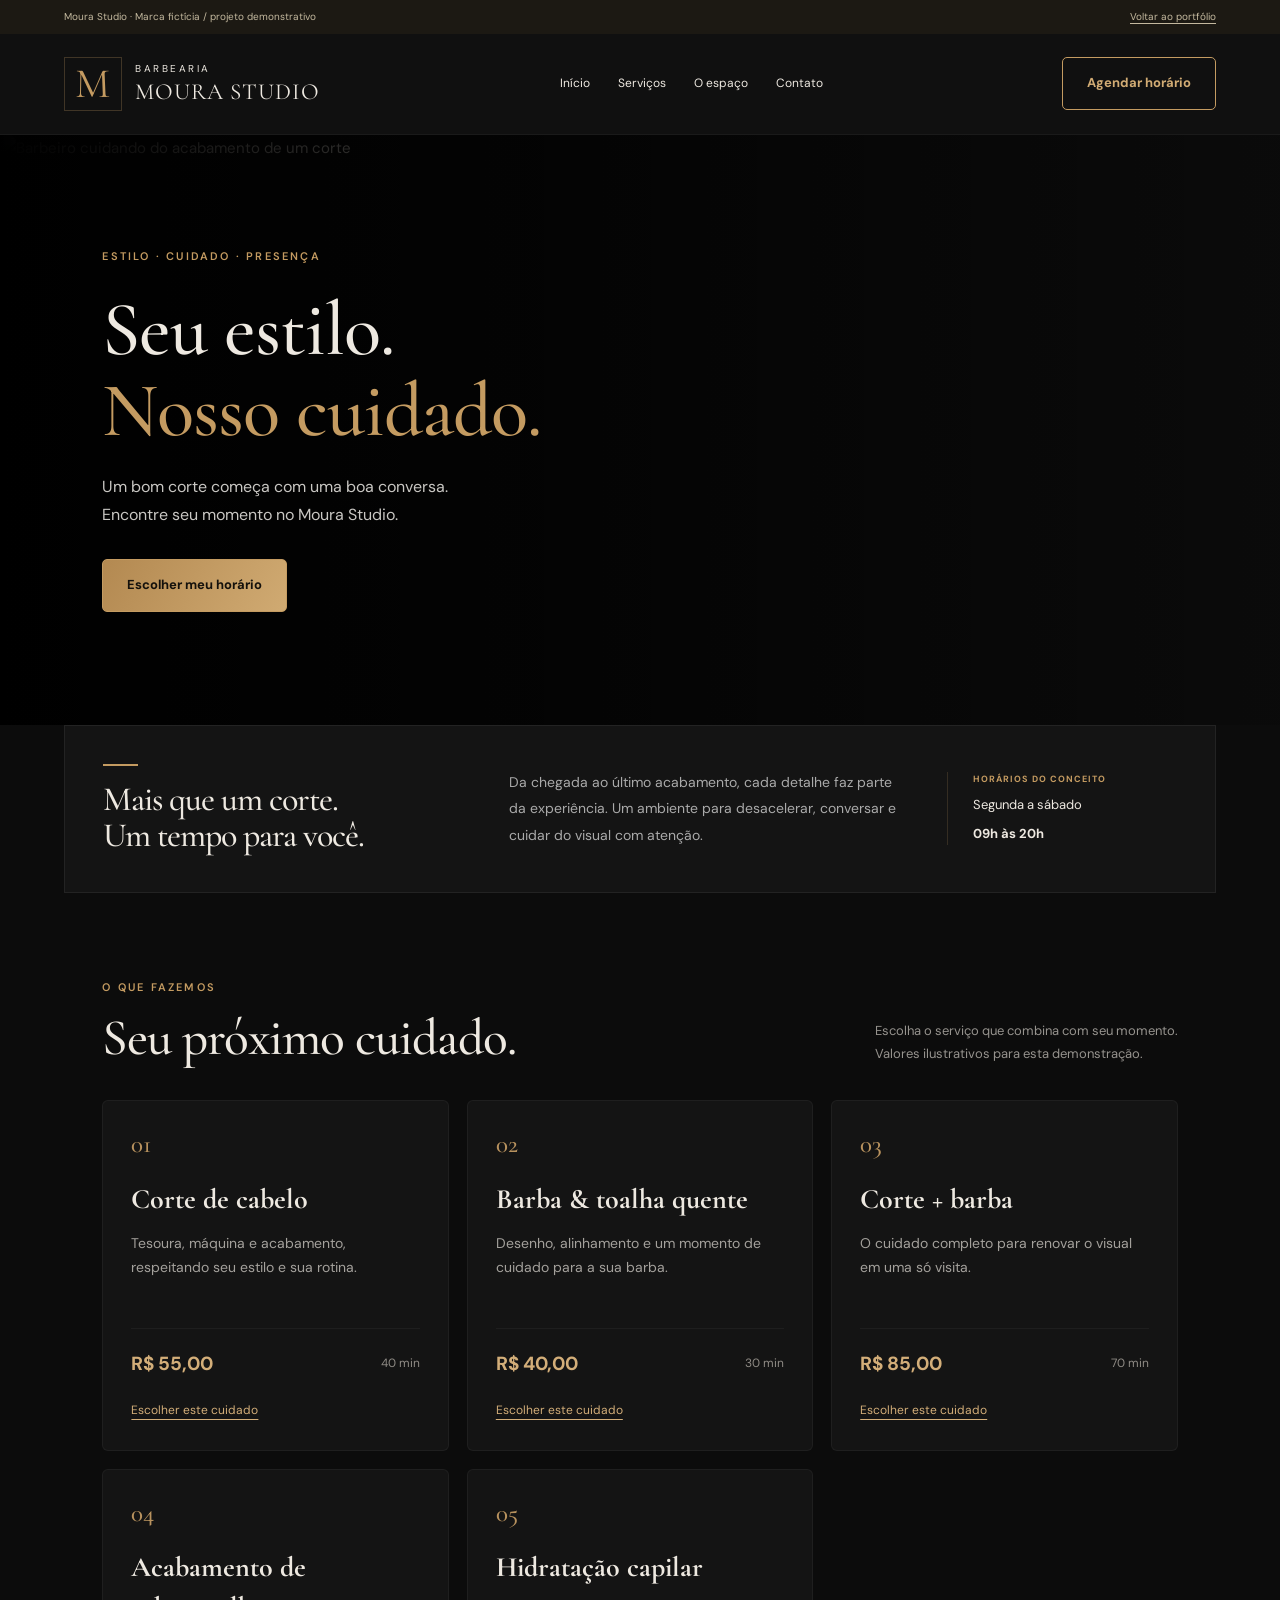
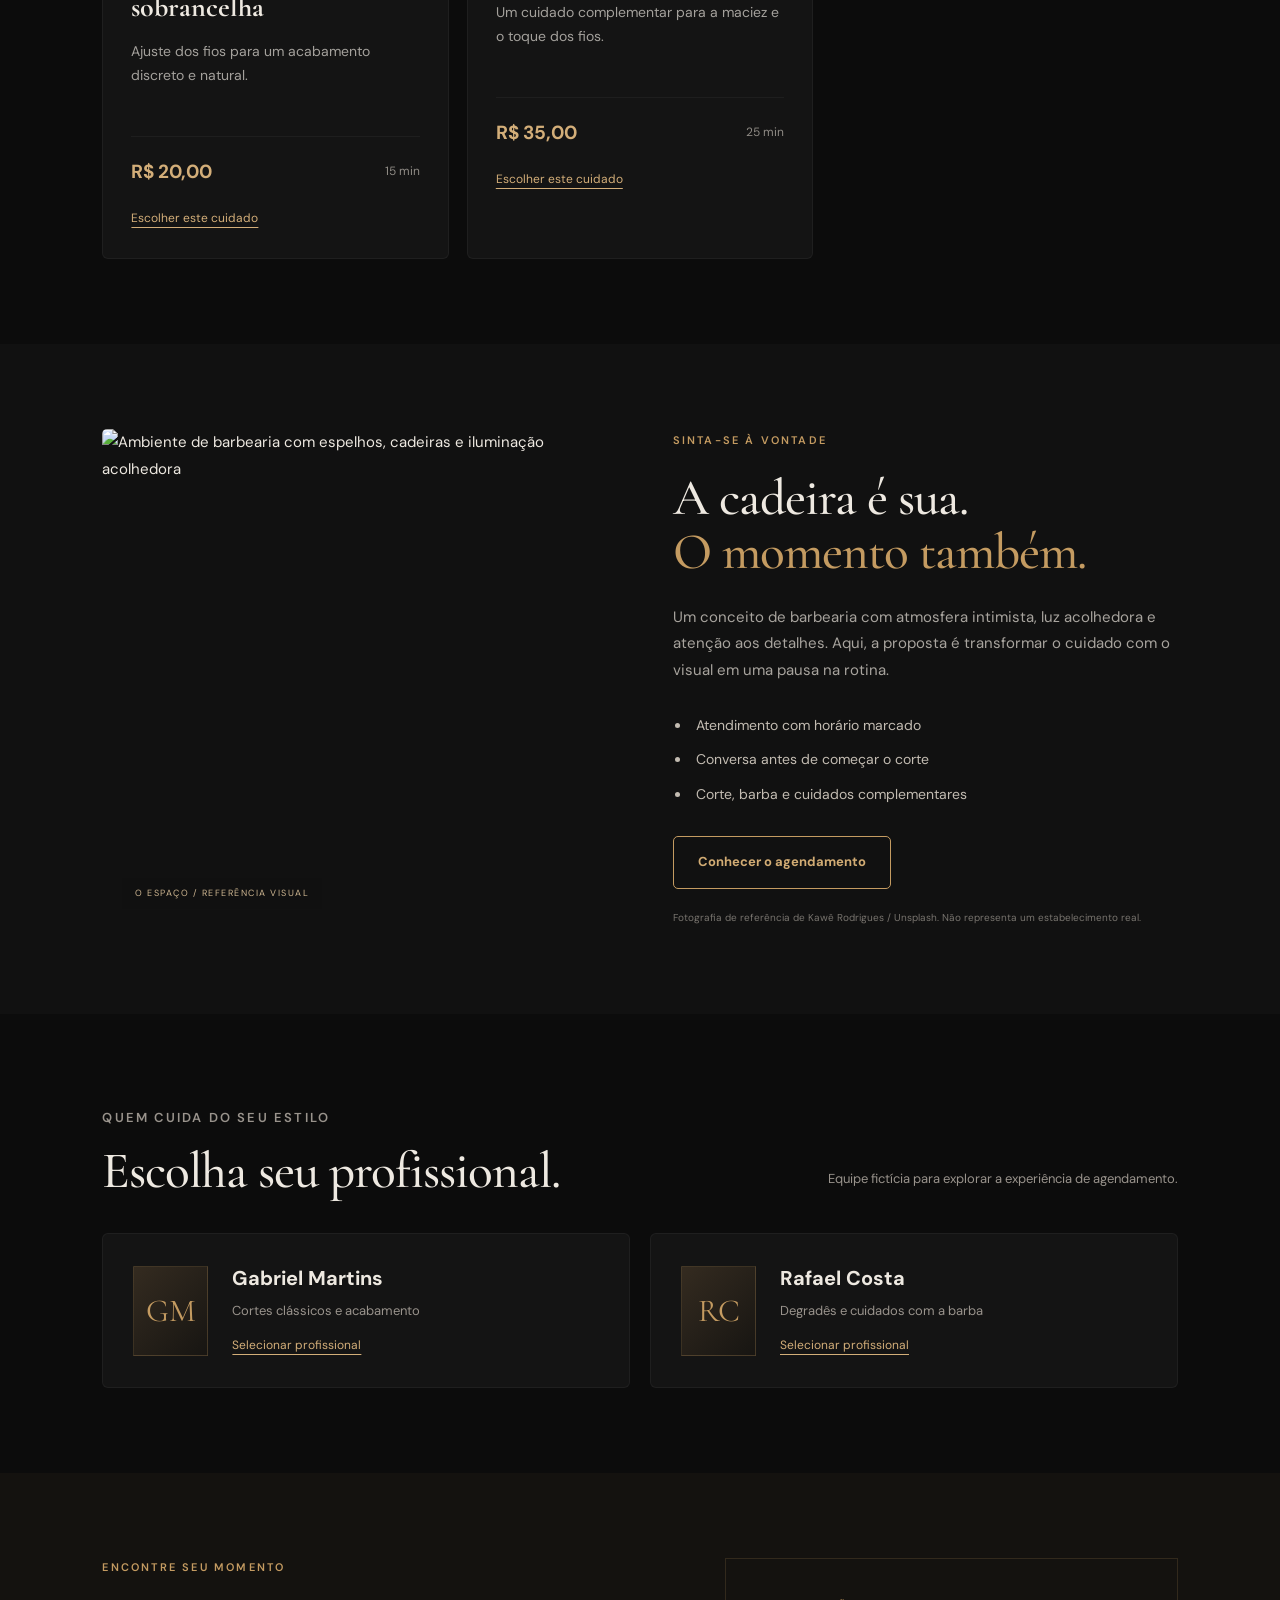
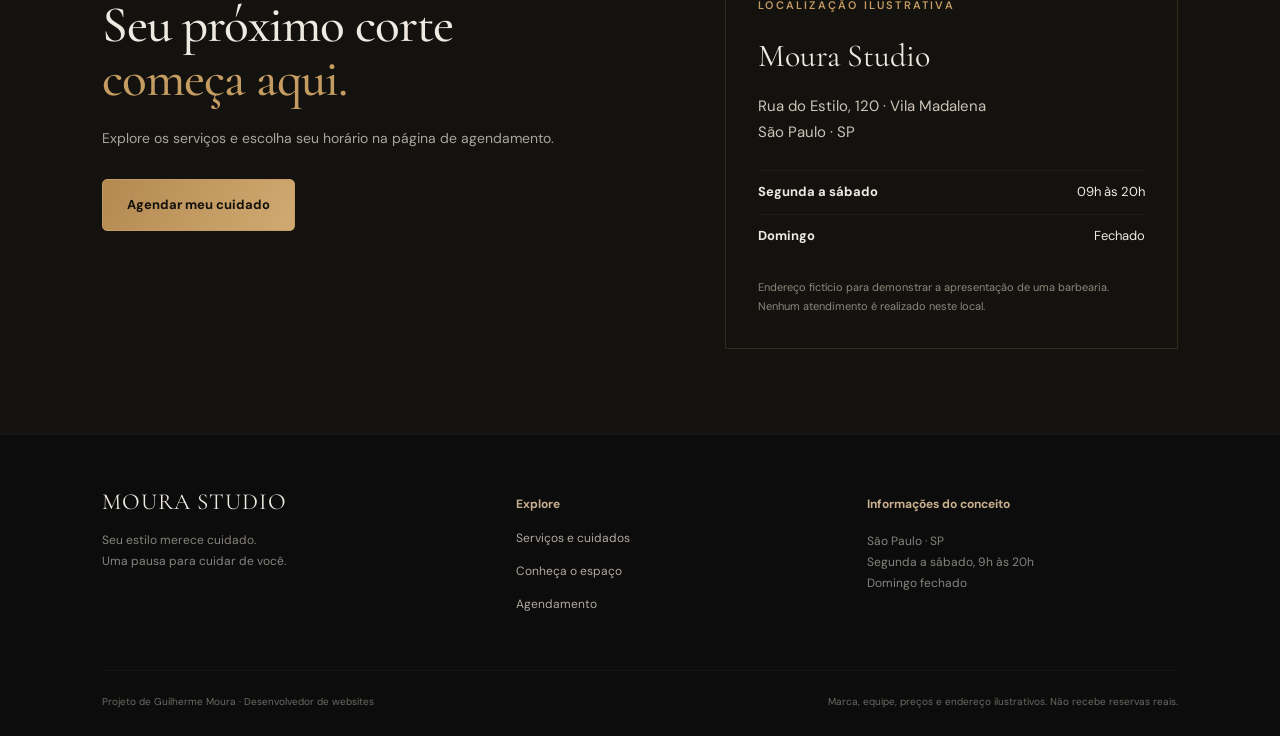
==== commit 9d2a1418: "Reconstrói barbearia com página de agendamento" ====
--- a/barbearia.html
+++ b/barbearia.html
@@ -1,10 +1 @@
-<!doctype html><html lang="pt-BR"><head><meta charset="utf-8"><meta name="viewport" content="width=device-width,initial-scale=1"><title>Moura Studio — Corte é expressão.</title><meta name="description" content="Corte é expressão. Moura Studio: um conceito de barbearia urbana criado por Guilherme Moura."><meta name="theme-color" content="#1c2850"><link rel="preconnect" href="https://fonts.googleapis.com"><link rel="preconnect" href="https://fonts.gstatic.com" crossorigin><link href="https://fonts.googleapis.com/css2?family=Archivo+Black&family=Barlow+Condensed:wght@500;600;700;800&family=DM+Sans:wght@400;500;600;700&display=swap" rel="stylesheet"><link rel="icon" href="barbearia.svg"><link rel="stylesheet" href="barbearia.css?v=14"></head><body><a class="skip" href="#conteudo">Ir para o conteúdo</a><div class="project-note"><span>CONCEITO DE BARBEARIA / GUILHERME MOURA</span><a href="index.html#projetos">VOLTAR AO PORTFÓLIO</a></div><header><a class="brand" href="#inicio" aria-label="Moura Studio início">M<span>STUDIO</span><b>01</b></a><nav aria-label="Menu principal"><a href="#manifesto">A ideia</a><a href="#servicos">O menu</a><a href="#duvidas">Antes de colar</a></nav><button data-book class="nav-book">SENTA NA CADEIRA</button></header><main id="conteudo">
-<section class="poster" id="inicio"><div class="poster-kicker"><span>BARBER STUDIO</span><span>CORTE É EXPRESSÃO.</span></div><h1>NÃO É SÓ<br><span>CABELO.</span></h1><figure class="poster-photo"><img src="https://images.unsplash.com/photo-1703792686658-24e62d626ed2?auto=format&fit=crop&w=1500&q=85" alt="Barbeiro concentrado no acabamento de um corte" fetchpriority="high"><figcaption>UM CORTE. VÁRIAS VERSÕES DE VOCÊ.</figcaption></figure><div class="poster-stamp" aria-hidden="true"><span>SEM CÓPIA.</span><strong>COM<br>IDENTIDADE.</strong><span>M / S</span></div><div class="poster-copy"><p>É como você chega.<br>Como se reconhece.<br><strong>Como sai pro mundo.</strong></p><button data-book class="book-button">ENCONTRE SEU CORTE</button></div><div class="poster-bottom"><span>MOURA<br>STUDIO</span><p>UMA PAUSA NA ROTINA.<br>UM TRATO NO VISUAL.</p><a href="#servicos">DESÇA PARA O MENU</a></div></section>
-<div class="statement-strip"><span>TESOURA.</span><span>MÁQUINA.</span><span>CONVERSA.</span><span>IDENTIDADE.</span></div>
-<section class="manifesto" id="manifesto"><div class="section-index">01 / A IDEIA</div><div class="manifesto-title"><h2>TRAZ A<br>REFERÊNCIA.<br><span>A GENTE<br>TROCA IDEIA.</span></h2><div class="manifesto-sign">moura<span>studio / corte & cultura</span></div></div><div class="manifesto-copy"><span class="asterisk" aria-hidden="true">✳</span><p>O corte não começa na máquina.<br>Começa na conversa.</p><p>Sobre o que você curte. O que funciona na sua rotina. O que quer manter — e o que já deu vontade de mudar.</p><p>Aqui, a referência é um ponto de partida.<br><strong>O resultado precisa ter a sua cara.</strong></p><div class="studio-note"><span>PODE VIR COM UMA FOTO.</span><span>OU SÓ COM UMA IDEIA.</span></div></div></section>
-<section class="menu-section" id="servicos"><div class="menu-title"><span>02 / O MENU</span><h2>ESCOLHE<br>O TRATO.</h2><p>Sem complicar.<br>Do essencial ao completo.</p></div><div class="menu-board"><div class="board-heading"><strong>M / S</strong><span>MENU DE CUIDADOS</span><span>TEMPO SEU.</span></div><button class="menu-item" data-service="Corte" aria-label="Escolher Corte, R$ 55, 40 min"><span class="menu-number">01</span><span class="menu-name"><strong>CORTE</strong><small>Tesoura ou máquina. O acabamento fecha a ideia.</small></span><span class="menu-time">40 MIN</span><span class="menu-price"><small>R$</small>55</span><span class="menu-select">ESCOLHER</span></button><button class="menu-item" data-service="Barba" aria-label="Escolher Barba, R$ 40, 30 min"><span class="menu-number">02</span><span class="menu-name"><strong>BARBA</strong><small>Desenho, toalha quente e finalização.</small></span><span class="menu-time">30 MIN</span><span class="menu-price"><small>R$</small>40</span><span class="menu-select">ESCOLHER</span></button><button class="menu-item" data-service="Corte + barba" aria-label="Escolher Corte + barba, R$ 85, 70 min"><span class="menu-number">03</span><span class="menu-name"><strong>CORTE + BARBA</strong><small>O visual inteiro, na mesma conversa.</small></span><span class="menu-time">70 MIN</span><span class="menu-price"><small>R$</small>85</span><span class="menu-select">ESCOLHER</span></button><div class="board-foot"><span>VALORES E TEMPOS ILUSTRATIVOS.</span><span>AGENDAMENTO DEMONSTRATIVO.</span></div></div></section>
-<section class="studio-collage"><figure><img src="https://images.unsplash.com/photo-1703792686658-24e62d626ed2?auto=format&fit=crop&w=1500&q=85" alt="Interior da barbearia e profissional durante atendimento" loading="lazy"><figcaption>FOTOGRAFIA: KAWÊ RODRIGUES / UNSPLASH</figcaption></figure><div class="collage-text"><span>O DETALHE NÃO É DETALHE.</span><h2>CONTORNO.<br>TEXTURA.<br><i>ATITUDE.</i></h2><p>O cuidado está no acabamento.<br>E na liberdade de usar o seu estilo.</p><button data-book class="silver-button">ESCOLHER MEU CUIDADO</button></div><div class="collage-label" aria-hidden="true">MOURA STUDIO / IDENTIDADE EM CONSTRUÇÃO</div></section>
-<section class="faq" id="duvidas"><div class="faq-title"><span>03 / ANTES DE COLAR</span><h2>SEM<br>NEURA.</h2><p>As perguntas de sempre.<br>Respondidas sem enrolação.</p></div><div class="faq-list"><details><summary>Preciso agendar antes?</summary><p>Agendar ajuda a separar um tempo para o seu cuidado. Aqui você pode testar uma simulação, sem enviar dados ou reservar um horário real.</p></details><details><summary>Posso levar uma referência?</summary><p>Pode. Uma foto ajuda a conversar sobre textura, comprimento e acabamento. O importante é adaptar a ideia ao seu cabelo e à sua rotina.</p></details><details><summary>Não sei qual serviço escolher.</summary><p>O menu apresenta corte, barba e a combinação dos dois. Escolha uma opção para explorar o agendamento demonstrativo.</p></details><details><summary>Essa barbearia é real?</summary><p>O Moura Studio é uma marca fictícia do portfólio de Guilherme Moura. Os preços são ilustrativos e nenhum atendimento é realizado por esta página.</p></details></div></section>
-<section class="last-call"><div><span>O ESPELHO É SEU.</span><h2>O PRÓXIMO<br>CORTE TAMBÉM.</h2></div><button data-book class="last-book">BORA<br>MARCAR<span>SIMULAÇÃO DE AGENDAMENTO</span></button></section></main>
-<footer><strong>MOURA<br>STUDIO.</strong><p>CORTE É EXPRESSÃO.<br>Projeto autoral de Guilherme Moura.<br>Marca fictícia · Fotos de referência.</p><a href="index.html#projetos">VOLTE AO PORTFÓLIO</a></footer><div class="mobile-book"><span>M / S <small>SEU PRÓXIMO CORTE</small></span><button data-book>ESCOLHER HORÁRIO</button></div><dialog id="booking"><form id="booking-form"><div class="modal-head"><p class="eyebrow">SEU MOMENTO</p><button type="button" class="close" aria-label="Fechar agendamento">Fechar</button></div><h2>Escolha seu cuidado.</h2><p>Experimente o agendamento. Nenhuma reserva real será feita.</p><label for="service">Serviço</label><select id="service" required><option value="Corte">Corte · R$ 55</option><option value="Barba">Barba · R$ 40</option><option value="Corte + barba">Corte + barba · R$ 85</option></select><label for="date">Data de preferência</label><input id="date" type="date" required><label for="period">Período</label><select id="period"><option>Manhã</option><option>Tarde</option></select><button class="button" type="submit">Simular agendamento</button><p id="result" role="status" hidden></p></form></dialog>
-<script src="barbearia.js" defer></script></body></html>+<!doctype html><html lang="pt-BR"><head><meta charset="utf-8"><meta name="viewport" content="width=device-width,initial-scale=1"><meta name="theme-color" content="#101010"><link rel="preconnect" href="https://fonts.googleapis.com"><link rel="preconnect" href="https://fonts.gstatic.com" crossorigin><link href="https://fonts.googleapis.com/css2?family=Cormorant+Garamond:wght@500;600;700&family=DM+Sans:wght@400;500;600;700&display=swap" rel="stylesheet"><link rel="icon" href="barbearia.svg"><link rel="stylesheet" href="barbearia.css?v=20"><title>Moura Studio | Barbearia & cuidado</title><meta name="description" content="Conheça o conceito Moura Studio: corte, barba, cuidados e agendamento demonstrativo."></head><body><div class="demo"><span>Moura Studio · Marca fictícia / projeto demonstrativo</span><a href="index.html#projetos">Voltar ao portfólio</a></div><header><a class="brand" href="barbearia.html"><span class="brand-icon" aria-hidden="true">M</span><span><small>BARBEARIA</small>MOURA STUDIO</span></a><nav aria-label="Menu principal"><a href="barbearia.html#inicio">Início</a><a href="barbearia.html#servicos">Serviços</a><a href="barbearia.html#espaco">O espaço</a><a href="barbearia.html#contato">Contato</a></nav><a class="button outline" href="agendamento.html">Agendar horário</a></header><main><section class="hero" id="inicio"><img src="https://images.unsplash.com/photo-1703792686658-24e62d626ed2?auto=format&fit=crop&w=1600&q=85" alt="Barbeiro cuidando do acabamento de um corte" fetchpriority="high" width="1600" height="1067"><div class="hero-shade"></div><div class="hero-copy"><p class="eyebrow">ESTILO · CUIDADO · PRESENÇA</p><h1>Seu estilo.<br><em>Nosso cuidado.</em></h1><p>Um bom corte começa com uma boa conversa.<br>Encontre seu momento no Moura Studio.</p><a class="button" href="agendamento.html">Escolher meu horário</a></div></section><section class="welcome"><div><span class="gold-line"></span><h2>Mais que um corte.<br>Um tempo para você.</h2></div><p>Da chegada ao último acabamento, cada detalhe faz parte da experiência. Um ambiente para desacelerar, conversar e cuidar do visual com atenção.</p><div class="welcome-hours"><strong>HORÁRIOS DO CONCEITO</strong><span>Segunda a sábado</span><b>09h às 20h</b></div></section><section class="section" id="servicos"><div class="section-heading"><div><p class="eyebrow">O QUE FAZEMOS</p><h2>Seu próximo cuidado.</h2></div><p>Escolha o serviço que combina com seu momento.<br>Valores ilustrativos para esta demonstração.</p></div><div class="service-grid"><article class="service-card"><span class="service-no">01</span><h3>Corte de cabelo</h3><p>Tesoura, máquina e acabamento, respeitando seu estilo e sua rotina.</p><div><strong>R$ 55,00</strong><span>40 min</span></div><a href="agendamento.html?servico=corte">Escolher este cuidado</a></article><article class="service-card"><span class="service-no">02</span><h3>Barba & toalha quente</h3><p>Desenho, alinhamento e um momento de cuidado para a sua barba.</p><div><strong>R$ 40,00</strong><span>30 min</span></div><a href="agendamento.html?servico=barba">Escolher este cuidado</a></article><article class="service-card"><span class="service-no">03</span><h3>Corte + barba</h3><p>O cuidado completo para renovar o visual em uma só visita.</p><div><strong>R$ 85,00</strong><span>70 min</span></div><a href="agendamento.html?servico=combo">Escolher este cuidado</a></article><article class="service-card"><span class="service-no">04</span><h3>Acabamento de sobrancelha</h3><p>Ajuste dos fios para um acabamento discreto e natural.</p><div><strong>R$ 20,00</strong><span>15 min</span></div><a href="agendamento.html?servico=sobrancelha">Escolher este cuidado</a></article><article class="service-card"><span class="service-no">05</span><h3>Hidratação capilar</h3><p>Um cuidado complementar para a maciez e o toque dos fios.</p><div><strong>R$ 35,00</strong><span>25 min</span></div><a href="agendamento.html?servico=hidratacao">Escolher este cuidado</a></article></div></section><section class="space-section section" id="espaco"><div class="space-images"><img src="https://images.unsplash.com/photo-1703792686658-24e62d626ed2?auto=format&fit=crop&w=1600&q=85" alt="Ambiente de barbearia com espelhos, cadeiras e iluminação acolhedora" width="800" height="900" loading="lazy"><div class="photo-label">O ESPAÇO / REFERÊNCIA VISUAL</div></div><div class="space-copy"><p class="eyebrow">SINTA-SE À VONTADE</p><h2>A cadeira é sua.<br><em>O momento também.</em></h2><p>Um conceito de barbearia com atmosfera intimista, luz acolhedora e atenção aos detalhes. Aqui, a proposta é transformar o cuidado com o visual em uma pausa na rotina.</p><ul><li>Atendimento com horário marcado</li><li>Conversa antes de começar o corte</li><li>Corte, barba e cuidados complementares</li></ul><a class="button outline" href="agendamento.html">Conhecer o agendamento</a><small>Fotografia de referência de Kawê Rodrigues / Unsplash. Não representa um estabelecimento real.</small></div></section><section class="section team"><div class="section-heading"><div><p class="eyebrow">QUEM CUIDA DO SEU ESTILO</p><h2>Escolha seu profissional.</h2></div><p>Equipe fictícia para explorar a experiência de agendamento.</p></div><div class="team-grid"><article><span class="initial">GM</span><div><h3>Gabriel Martins</h3><p>Cortes clássicos e acabamento</p><a href="agendamento.html?barbeiro=gabriel">Selecionar profissional</a></div></article><article><span class="initial">RC</span><div><h3>Rafael Costa</h3><p>Degradês e cuidados com a barba</p><a href="agendamento.html?barbeiro=rafael">Selecionar profissional</a></div></article></div></section><section class="contact section" id="contato"><div><p class="eyebrow">ENCONTRE SEU MOMENTO</p><h2>Seu próximo corte<br><em>começa aqui.</em></h2><p>Explore os serviços e escolha seu horário na página de agendamento.</p><a class="button" href="agendamento.html">Agendar meu cuidado</a></div><div class="address"><span class="eyebrow">LOCALIZAÇÃO ILUSTRATIVA</span><h3>Moura Studio</h3><address>Rua do Estilo, 120 · Vila Madalena<br>São Paulo · SP</address><div><strong>Segunda a sábado</strong><span>09h às 20h</span></div><div><strong>Domingo</strong><span>Fechado</span></div><p>Endereço fictício para demonstrar a apresentação de uma barbearia. Nenhum atendimento é realizado neste local.</p></div></section></main><footer><div><a class="brand" href="barbearia.html"><span>MOURA STUDIO</span></a><p>Seu estilo merece cuidado.<br>Uma pausa para cuidar de você.</p></div><div><strong>Explore</strong><a href="barbearia.html#servicos">Serviços e cuidados</a><a href="barbearia.html#espaco">Conheça o espaço</a><a href="agendamento.html">Agendamento</a></div><div><strong>Informações do conceito</strong><p>São Paulo · SP<br>Segunda a sábado, 9h às 20h<br>Domingo fechado</p></div><div class="footer-bottom"><span>Projeto de Guilherme Moura · Desenvolvedor de websites</span><span>Marca, equipe, preços e endereço ilustrativos. Não recebe reservas reais.</span></div></footer></body></html>
--- a/barbearia.css
+++ b/barbearia.css
@@ -1,6 +1 @@
-
-:root{--paper:#e5e5df;--ink:#15191e;--blue:#233b7d;--muted:#8b929e;--silver:#c2c6cc}*{box-sizing:border-box}html{scroll-behavior:smooth;scroll-padding-top:25px}body{margin:0;background:var(--ink);color:var(--paper);font:14px/1.6 'DM Sans',sans-serif}a{color:inherit;text-decoration:none}button,input,select{font:inherit}button{cursor:pointer}a:focus-visible,button:focus-visible,summary:focus-visible,input:focus-visible,select:focus-visible{outline:3px solid #8ba8ee;outline-offset:5px}button,a{-webkit-tap-highlight-color:transparent}.skip{position:absolute;top:-100px;z-index:50;padding:15px;background:var(--paper);color:var(--ink)}.skip:focus{top:0}.project-note{display:flex;justify-content:space-between;padding:9px 5%;font:8px monospace;letter-spacing:.6px;border-bottom:1px solid #ffffff16;color:#838b9a}.project-note a{text-decoration:underline;text-underline-offset:3px}header{display:flex;align-items:center;justify-content:space-between;padding:23px 5%;gap:25px;border-bottom:1px solid #ffffff20}.brand{font:800 43px/.7 'Barlow Condensed',sans-serif;display:flex;gap:7px;align-items:end;position:relative}.brand span{font:600 8px 'DM Sans',sans-serif;letter-spacing:1.5px;writing-mode:vertical-rl;transform:rotate(180deg)}.brand b{font:9px monospace;position:absolute;top:-5px;right:-18px;color:#8c94a3}nav{display:flex;gap:34px;font:9px monospace;text-transform:uppercase;letter-spacing:1px}.nav-book{font:10px monospace;color:var(--paper);background:transparent;border:1px solid #727986;padding:13px 18px}.nav-book:hover{background:var(--paper);color:var(--ink)}h1,h2,h3,p,figure{margin:0}h1,h2{font-family:'Barlow Condensed',Impact,sans-serif;font-weight:800;line-height:.86;letter-spacing:-1px}.poster{position:relative;padding:30px 5% 0;overflow:hidden;min-height:760px;background:radial-gradient(ellipse at 100% 0,#2c354255,transparent 65%)}.poster-kicker{display:flex;justify-content:space-between;font:8px monospace;letter-spacing:2px;color:#949ba6}.poster h1{font-size:clamp(110px,15vw,220px);position:relative;z-index:2;width:75%;margin-top:28px;pointer-events:none}.poster h1>span{color:transparent;-webkit-text-stroke:1.5px #d8dbe0;letter-spacing:-3px}.poster-photo{position:absolute;right:5%;top:125px;width:34%;height:430px;transform:rotate(6deg);border:8px solid var(--paper);border-bottom-width:30px;z-index:1;box-shadow:0 20px 60px #0006;background:var(--paper)}.poster-photo img{width:100%;height:100%;display:block;object-fit:cover;object-position:60% center;filter:grayscale(1) contrast(1.1)}.poster-photo figcaption{position:absolute;bottom:-23px;left:0;font:7px monospace;color:#333;letter-spacing:.6px}.poster-stamp{position:absolute;right:4%;top:470px;background:var(--blue);color:#e0e4ee;z-index:3;width:175px;height:175px;border-radius:50%;display:flex;flex-direction:column;align-items:center;justify-content:center;transform:rotate(-14deg);border:1px dashed #d6dfec66;box-shadow:0 0 0 8px var(--blue)}.poster-stamp>span{font:7px monospace;letter-spacing:1px}.poster-stamp>strong{font:700 30px/.95 'Barlow Condensed',sans-serif;text-align:center;margin:14px 0}.poster-copy{display:flex;align-items:end;gap:45px;margin-top:35px;position:relative;z-index:3}.poster-copy p{font-size:12px;line-height:1.8;color:#8994a6}.poster-copy strong{color:#d6dce5;font-weight:400}.book-button{font:600 13px 'Barlow Condensed',sans-serif;letter-spacing:1px;background:var(--paper);color:var(--ink);border:0;min-height:49px;padding:15px 25px;transform:rotate(-3deg);box-shadow:5px 5px 0 var(--blue);transition:transform .2s}.book-button:hover{transform:rotate(0deg)}.poster-bottom{display:flex;align-items:end;gap:45px;padding:50px 0 25px;position:relative;z-index:3}.poster-bottom>span{font:800 35px/.8 'Barlow Condensed',sans-serif;letter-spacing:-1px}.poster-bottom p,.poster-bottom>a{font:7px/1.7 monospace;letter-spacing:.8px;color:#7f8c9f}.poster-bottom>a{margin-left:auto;margin-right:205px;text-decoration:underline;text-underline-offset:4px}.statement-strip{display:flex;justify-content:space-between;gap:25px;overflow:hidden;white-space:nowrap;padding:18px 5%;background:var(--paper);color:var(--ink);font:800 clamp(21px,3vw,42px)/1 'Barlow Condensed',sans-serif;letter-spacing:-.5px}.statement-strip>span:nth-child(even){color:transparent;-webkit-text-stroke:1px #3e4249}.manifesto{display:grid;grid-template-columns:.3fr 1.1fr .8fr;gap:4%;padding:95px 5%;max-width:1600px;margin:auto}.section-index{font:8px monospace;letter-spacing:1px;color:#707f95;padding-top:6px}.manifesto h2{font-size:clamp(45px,5vw,75px);line-height:.95;letter-spacing:-1px}.manifesto h2>span{color:#8290a5}.manifesto-sign{font:italic 37px Georgia,serif;color:#808997;margin-top:35px;transform:rotate(-8deg);width:fit-content}.manifesto-sign>span{display:block;font:6px monospace;letter-spacing:.5px;margin-top:5px}.manifesto-copy{padding-top:5px}.asterisk{font-size:55px;line-height:1;color:#576990;display:inline-block;margin-bottom:30px}.manifesto-copy p{font-size:12px;color:#8995a8;line-height:1.9;margin-bottom:20px}.manifesto-copy p:first-of-type{font-size:17px;line-height:1.6;color:#d4dae1}.manifesto-copy strong{color:#c4cedc;font-weight:400}.studio-note{display:flex;flex-direction:column;gap:8px;border-left:2px solid #3b538b;padding-left:15px;margin-top:30px;font:7px monospace;color:#7f8da5;letter-spacing:.5px}.menu-section{display:grid;grid-template-columns:.45fr 1fr;background:#1d326c;padding:65px 5%;gap:7%;color:#e0e3ed}.menu-title>span,.menu-title>p{font:8px/1.8 monospace;color:#9cacd1;letter-spacing:1px}.menu-title h2{font-size:clamp(56px,6.2vw,90px);margin:28px 0;line-height:.86}.menu-board{border:1px solid #a5b6dc44;padding:0 25px}.board-heading{display:flex;justify-content:space-between;gap:15px;padding:20px 0;border-bottom:1px solid #b3c1df55;align-items:center}.board-heading strong{font:600 24px 'Barlow Condensed',sans-serif}.board-heading>span{font:7px monospace;letter-spacing:.5px;color:#9dabcb}.menu-item{display:grid;grid-template-columns:22px 1fr 48px 52px;gap:14px;position:relative;width:100%;background:transparent;color:inherit;border:0;border-bottom:1px solid #a5b6dc44;text-align:left;padding:28px 0;align-items:center;transition:background .2s}.menu-item:hover{background:#ffffff0c}.menu-number{font:8px monospace;color:#93a4ce;align-self:start;margin-top:4px}.menu-name strong{display:block;font:600 31px/.95 'Barlow Condensed',sans-serif;letter-spacing:-.5px}.menu-name small{display:block;font-size:9px;line-height:1.7;color:#98aad2;margin-top:12px;max-width:250px}.menu-time{font:7px monospace;color:#91a3cf}.menu-price{font:600 33px/1 'Barlow Condensed',sans-serif;text-align:right}.menu-price small{font:7px monospace;margin-right:4px;color:#afbbd9}.menu-select{grid-column:2/-1;justify-self:end;font:7px monospace;letter-spacing:1px;border-bottom:1px solid #aab8d7;padding-bottom:4px;margin-top:3px}.board-foot{display:flex;justify-content:space-between;padding:20px 0;gap:15px;font:6px/1.6 monospace;color:#90a1c7;letter-spacing:.5px}.studio-collage{position:relative;display:grid;grid-template-columns:1fr .8fr;background:#c7cace;color:#191e27;padding:70px 9% 90px;gap:10%;align-items:center;overflow:hidden}.studio-collage>figure{transform:rotate(-5deg);border:10px solid #eaebe6;border-bottom-width:35px;position:relative;height:470px;box-shadow:15px 20px 0 #a8adb5}.studio-collage>figure img{width:100%;height:100%;object-fit:cover;object-position:45% center;filter:grayscale(1)}.studio-collage>figure figcaption{position:absolute;bottom:-25px;font:6px monospace;letter-spacing:.7px;color:#4a4d53}.collage-text>span{font:7px monospace;letter-spacing:1.3px}.collage-text h2{font-size:clamp(60px,6vw,92px);line-height:.92;margin:28px 0}.collage-text h2 i{font-style:normal;color:var(--blue)}.collage-text p{font-size:12px;line-height:1.9;color:#5d6878;max-width:270px}.silver-button{border:1px solid #777f8e;background:transparent;padding:14px 20px;min-height:46px;font:9px monospace;color:#1d2f55;margin-top:25px}.silver-button:hover{background:#e2e5e8}.collage-label{position:absolute;bottom:25px;right:5%;font:6px monospace;letter-spacing:1px;color:#687386}.faq{display:grid;grid-template-columns:.7fr 1fr;gap:12%;padding:80px 9%}.faq-title>span{font:8px monospace;color:#71809b;letter-spacing:1px}.faq h2{font-size:90px;margin:25px 0}.faq-title p{font-size:11px;line-height:1.9;color:#7d8ba2}.faq details{border-bottom:1px solid #465066}.faq summary{position:relative;list-style:none;cursor:pointer;padding:22px 25px 22px 0;font-size:12px;color:#c9d1de}.faq summary::-webkit-details-marker{display:none}.faq summary:after{content:'+';position:absolute;right:0;font-size:18px;color:#7b8caa}.faq details[open] summary:after{content:'−'}.faq details p{font-size:11px;line-height:1.9;color:#7c8da7;margin-bottom:22px}.last-call{display:flex;justify-content:space-between;align-items:center;gap:30px;padding:50px 9%;border-top:1px solid #475066;border-bottom:1px solid #475066}.last-call>div>span{font:8px monospace;letter-spacing:1px;color:#7c8da7}.last-call h2{font-size:clamp(52px,5.5vw,83px);margin-top:22px;line-height:.9}.last-book{background:#c8ced9;color:#18233b;border:0;padding:25px 40px;font:700 48px/.85 'Barlow Condensed',sans-serif;transform:rotate(5deg);transition:transform .2s}.last-book:hover{transform:rotate(0deg)}.last-book>span{display:block;font:6px monospace;letter-spacing:.6px;margin-top:18px}footer{padding:40px 5%;display:flex;justify-content:space-between;align-items:center;gap:25px}footer>strong{font:800 34px/.8 'Barlow Condensed',sans-serif;letter-spacing:-.5px}footer>p{font:7px/1.9 monospace;color:#65758e}footer>a{font:7px monospace;text-decoration:underline;text-underline-offset:4px;letter-spacing:.7px;color:#8293b0}.mobile-book{display:none}dialog{max-width:480px;width:calc(100% - 32px);max-height:90svh;overflow:auto;border:1px solid #526480;background:#192236;color:#d5dce7;padding:30px}dialog::backdrop{background:#050912c9;backdrop-filter:blur(7px)}.modal-head{display:flex;align-items:center;justify-content:space-between;gap:20px}.eyebrow{font:8px monospace;letter-spacing:1px;color:#7f91b4}.close{min-height:44px;padding:10px;background:transparent;border:1px solid #566c91;font-size:10px;color:#b3c3df}dialog h2{font:600 40px/.95 'Barlow Condensed',sans-serif;text-transform:uppercase;margin:25px 0 15px}dialog p{font-size:12px;color:#8f9fba;line-height:1.8}dialog label{display:block;font:10px monospace;color:#9dadca;margin:20px 0 8px}dialog input,dialog select{width:100%;min-height:46px;background:#121c2e;border:1px solid #506283;color:#d4ddea;padding:12px;font-size:14px;color-scheme:dark}dialog .button{width:100%;margin-top:25px;min-height:48px;background:#b4c2dd;border:0;color:#132143;padding:15px;font:10px monospace;text-transform:uppercase}#result{background:#25385d;padding:15px;margin-top:20px;color:#c0cce0;font-size:12px}
-@media(min-width:1600px){.poster{padding-left:max(5%,calc((100vw - 1440px)/2));padding-right:max(5%,calc((100vw - 1440px)/2));min-height:850px}.poster-photo{right:max(5%,calc((100vw - 1440px)/2));max-width:500px}.poster h1{font-size:220px}.poster-stamp{right:max(4%,calc((100vw - 1500px)/2))}}
-@media(max-width:1000px){.poster{min-height:660px}.poster h1{font-size:16vw}.poster-photo{height:360px;top:115px;width:35%}.poster-stamp{top:390px;width:140px;height:140px}.poster-stamp strong{font-size:25px}.poster-copy{margin-top:35px;gap:30px}.poster-bottom{padding-top:55px}.poster-bottom>a{margin-right:165px}.manifesto{grid-template-columns:.2fr 1fr .8fr;gap:4%;padding:70px 5%}.manifesto h2{font-size:53px}.menu-section{gap:5%;grid-template-columns:.4fr 1fr}.menu-board{padding:0 20px}.menu-name strong{font-size:27px}.menu-item{gap:10px;grid-template-columns:18px 1fr 40px 45px}.studio-collage{padding:65px 7% 80px;gap:8%}.studio-collage>figure{height:390px}.collage-text h2{font-size:65px}.faq{gap:10%;padding:65px 7%}}
-@media(max-width:600px){body{padding-bottom:65px}.project-note{font-size:5px;padding:9px 6%;gap:15px;letter-spacing:.3px}header{padding:23px 6%;flex-wrap:wrap;gap:23px}.brand{font-size:38px}.brand span{font-size:7px}.nav-book{font-size:8px;padding:12px 14px;min-height:42px}header nav{order:3;width:100%;justify-content:space-between;padding-top:18px;border-top:1px solid #ffffff14;gap:15px;font-size:8px}.poster{padding:23px 6% 0;min-height:0}.poster-kicker{font-size:6px;letter-spacing:1px}.poster h1{font-size:clamp(76px,24vw,135px);width:100%;line-height:.86;letter-spacing:-1.5px;margin-top:24px}.poster h1>span{-webkit-text-stroke:1px #d8dbe0;letter-spacing:-1.5px}.poster-photo{position:relative;top:auto;right:auto;left:26%;width:68%;height:270px;transform:rotate(7deg);border-width:6px;border-bottom-width:25px;margin-top:-15px;z-index:1}.poster-photo figcaption{font-size:5px;bottom:-19px;letter-spacing:.2px}.poster-stamp{width:112px;height:112px;top:345px;right:auto;left:8%;transform:rotate(-14deg);box-shadow:0 0 0 5px var(--blue)}.poster-stamp>span{font-size:5px}.poster-stamp>strong{font-size:21px;margin:10px 0}.poster-copy{margin-top:32px;gap:20px;display:grid;grid-template-columns:1fr 1fr;align-items:center}.poster-copy p{font-size:11px;line-height:1.8}.book-button{font-size:11px;padding:12px;min-height:50px;letter-spacing:.6px}.poster-bottom{padding:35px 0 22px;gap:22px;align-items:center}.poster-bottom>span{font-size:27px}.poster-bottom p{font-size:5px;letter-spacing:.5px}.poster-bottom>a{margin:0 0 0 auto;font-size:5px;letter-spacing:.3px;max-width:72px;line-height:1.9}.statement-strip{font-size:20px;gap:20px;padding:15px 6%}.statement-strip>span:last-child{display:none}.manifesto{grid-template-columns:1fr;padding:45px 6%;gap:25px}.section-index{font-size:7px}.manifesto h2{font-size:60px;line-height:.92}.manifesto-sign{font-size:33px;margin-top:25px}.manifesto-copy{padding:0 0 0 22%;position:relative;margin-top:10px}.asterisk{position:absolute;left:0;top:0;font-size:43px}.manifesto-copy p{font-size:13px;line-height:1.9}.manifesto-copy p:first-of-type{font-size:16px}.studio-note{font-size:7px;line-height:1.8;margin-top:25px}.menu-section{display:block;padding:42px 6%}.menu-title{display:grid;grid-template-columns:1fr 1fr;gap:20px;align-items:end;margin-bottom:30px}.menu-title>span{grid-column:1/-1;font-size:7px}.menu-title h2{font-size:65px;margin:0}.menu-title>p{font-size:7px;margin:0 0 5px;line-height:1.9;letter-spacing:.3px}.menu-board{padding:0 15px}.board-heading{padding:15px 0}.board-heading>strong{font-size:21px}.board-heading>span{font-size:5px;letter-spacing:.2px}.menu-item{padding:24px 0;grid-template-columns:16px 1fr 43px;gap:10px}.menu-number{font-size:7px}.menu-name strong{font-size:29px;letter-spacing:-.5px}.menu-name small{font-size:11px;line-height:1.7;max-width:none;margin-top:10px}.menu-time{grid-column:2;font-size:6px;grid-row:2}.menu-price{grid-column:3;grid-row:1;align-self:start;font-size:34px}.menu-price small{font-size:6px;margin-right:2px}.menu-select{grid-column:3;grid-row:2;font-size:5px;letter-spacing:.4px;min-height:23px;align-self:center;margin:0}.board-foot{font-size:5px;line-height:1.8;gap:15px;padding:16px 0;letter-spacing:0}.studio-collage{display:block;padding:45px 8% 55px}.studio-collage>figure{height:330px;width:90%;margin:0 auto;border-width:7px;border-bottom-width:28px;box-shadow:9px 14px 0 #a8adb5}.studio-collage>figure figcaption{font-size:5px;bottom:-21px;letter-spacing:.3px}.collage-text{margin-top:55px}.collage-text>span{font-size:7px}.collage-text h2{font-size:75px;line-height:.88;margin:24px 0}.collage-text p{font-size:13px}.silver-button{font-size:9px;min-height:48px}.collage-label{font-size:4px;letter-spacing:.5px;right:6%;bottom:16px}.faq{display:block;padding:43px 6%}.faq-title{display:grid;grid-template-columns:1fr 1fr;gap:20px;align-items:end}.faq-title>span{grid-column:1/-1;font-size:7px}.faq h2{font-size:75px;margin:0}.faq-title p{font-size:10px;line-height:1.8;margin-bottom:5px}.faq-list{margin-top:28px}.faq summary{font-size:14px;padding:22px 25px 22px 0;min-height:60px}.faq details p{font-size:13px}.last-call{padding:35px 6%;gap:20px;align-items:center}.last-call>div>span{font-size:6px}.last-call h2{font-size:45px;margin-top:16px;line-height:.9}.last-book{font-size:35px;padding:20px 18px;flex-shrink:0}.last-book>span{font-size:4px;letter-spacing:.2px;line-height:1.8;max-width:90px;margin-top:12px}footer{padding:30px 6%;gap:25px;flex-wrap:wrap}footer>strong{font-size:31px}footer>p{font-size:6px}footer>a{width:100%;font-size:7px}.mobile-book{display:flex;position:fixed;bottom:0;left:0;right:0;height:62px;padding:10px 6%;background:#171f30f5;border-top:1px solid #7185aa44;z-index:8;align-items:center;justify-content:space-between;backdrop-filter:blur(12px)}.mobile-book>span{font:600 23px 'Barlow Condensed',sans-serif}.mobile-book small{font:5px monospace;display:block;letter-spacing:.6px}.mobile-book button{font:8px monospace;background:#c6cdda;color:#15203b;border:0;min-height:41px;padding:12px 18px}dialog{padding:25px;max-height:calc(100svh - 24px)}dialog h2{font-size:36px}dialog p,dialog label{font-size:13px}dialog input,dialog select{font-size:16px;min-height:48px}.close{min-width:52px}}
-@media(prefers-reduced-motion:reduce){html{scroll-behavior:auto}*{transition:none!important}}
+*{box-sizing:border-box}html{scroll-behavior:smooth;scroll-padding-top:25px}body{margin:0;background:#0c0c0c;color:#eee9e1;font:15px/1.75 'DM Sans',sans-serif}a{color:inherit}img{display:block;width:100%;object-fit:cover}button,input{font:inherit}button{cursor:pointer}h1,h2,h3,p{margin:0}h1,h2{font-family:'Cormorant Garamond',serif;font-weight:500;line-height:1.06;letter-spacing:-1px}h1{font-size:clamp(52px,6vw,85px)}h2{font-size:clamp(37px,4vw,56px)}h3{font-size:20px;line-height:1.4}em{font-style:normal;color:#c49b61}.demo{display:flex;justify-content:space-between;gap:15px;padding:8px 5%;font-size:10px;background:#1c1913;color:#c4b99f}.demo a{text-underline-offset:3px}header{display:flex;align-items:center;justify-content:space-between;gap:25px;padding:23px 5%;border-bottom:1px solid #ffffff0b;background:#101010}.brand{display:flex;align-items:center;gap:13px;font-family:'Cormorant Garamond',serif;font-size:23px;letter-spacing:1px;line-height:1.1;text-decoration:none;white-space:nowrap}.brand small{display:block;font:10px 'DM Sans',sans-serif;letter-spacing:2.5px;margin-bottom:5px}.brand-icon{font-size:42px;color:#c49b61;border:1px solid #c49b6144;padding:3px 10px}nav{display:flex;gap:28px}nav a{text-decoration:none;font-size:12px}nav a:hover{color:#d8b47f}.button{display:inline-flex;align-items:center;justify-content:center;text-decoration:none;font-weight:700;font-size:13px;padding:14px 24px;min-height:48px;border:1px solid #c49b61;border-radius:5px;background:linear-gradient(120deg,#b38951,#d0aa72);color:#14110c;transition:transform .2s,box-shadow .2s}.button:hover{transform:translateY(-2px);box-shadow:0 5px 25px #b3895133}.button.outline{background:transparent;color:#d2ac74}.eyebrow{font-size:11px;font-weight:600;letter-spacing:2.2px;color:#c49b61}.hero{position:relative;min-height:590px;display:flex;align-items:center}.hero>img{position:absolute;inset:0;height:100%;object-position:center 45%}.hero-shade{position:absolute;inset:0;background:linear-gradient(90deg,#000f,#000b 40%,#0002),linear-gradient(0deg,#0c0c0c,transparent 30%)}.hero-copy{position:relative;padding:75px 8%;max-width:780px}.hero h1{margin:22px 0}.hero-copy>p:not(.eyebrow){font-size:16px;color:#c9c7c3;margin-bottom:30px}.welcome{margin:0 5%;padding:38px;border:1px solid #ffffff10;background:#141414;display:grid;grid-template-columns:1.1fr 1.2fr .7fr;gap:45px;align-items:center}.welcome h2{font-size:34px}.gold-line{display:block;width:35px;height:2px;background:#c49b61;margin-bottom:16px}.welcome>p{font-size:14px;color:#aaa;line-height:1.9}.welcome-hours{border-left:1px solid #c49b6130;padding-left:25px;display:grid;gap:6px;font-size:13px}.welcome-hours strong{font-size:9px;color:#c49b61;letter-spacing:1px}.section{padding:85px 8%;max-width:1500px;margin:auto}.section-heading{display:flex;justify-content:space-between;gap:45px;align-items:end;margin-bottom:35px}.section-heading h2{margin-top:14px}.section-heading>p{font-size:13px;color:#96938e;max-width:350px}.service-grid{display:grid;grid-template-columns:repeat(3,1fr);gap:18px}.service-card{background:#141414;border:1px solid #ffffff0c;padding:28px;border-radius:6px}.service-no{font:500 25px 'Cormorant Garamond',serif;color:#b8925e}.service-card h3{margin:19px 0 12px;font-family:'Cormorant Garamond',serif;font-size:28px}.service-card>p{font-size:14px;color:#a4a19c;min-height:75px}.service-card>div{display:flex;justify-content:space-between;align-items:center;margin:22px 0 16px;border-top:1px solid #ffffff0b;padding-top:18px}.service-card strong{color:#d3ae79;font-size:19px}.service-card>div span{font-size:12px;color:#8f8b85}.service-card>a,.team a{font-size:12px;color:#d3ae79;text-underline-offset:5px}.space-section{display:grid;grid-template-columns:1fr 1fr;gap:65px;background:#111}.space-images{position:relative}.space-images img{height:500px;object-position:40% center;border-radius:5px}.photo-label{position:absolute;bottom:20px;left:20px;background:#111d;padding:8px 13px;font-size:9px;letter-spacing:1.5px;color:#cdb590}.space-copy{align-self:center}.space-copy h2{margin:20px 0 25px}.space-copy>p:not(.eyebrow){color:#a8a49e;font-size:15px}.space-copy ul{padding-left:18px;margin:25px 0;color:#c3bcb2;font-size:14px}.space-copy li{padding:5px}.space-copy small{display:block;color:#78746e;font-size:10px;line-height:1.8;margin-top:20px}.team-grid{display:grid;grid-template-columns:1fr 1fr;gap:20px}.team-grid article{display:flex;gap:24px;align-items:center;background:#141414;padding:30px;border:1px solid #ffffff0c;border-radius:6px}.initial{display:grid;place-items:center;flex-shrink:0;width:75px;height:90px;background:linear-gradient(135deg,#342b20,#171512);color:#c49b61;font:32px 'Cormorant Garamond',serif;border:1px solid #c49b6133}.team p{color:#99938c;font-size:13px;margin:8px 0}.contact{background:#14120f;display:grid;grid-template-columns:1.2fr 1fr;gap:80px}.contact h2{margin:20px 0}.contact>div>p:not(.eyebrow){font-size:14px;color:#aaa49b;margin-bottom:28px}.address{border:1px solid #c49b612b;padding:32px}.address h3{font:32px 'Cormorant Garamond',serif;margin:18px 0}.address address{font-style:normal;color:#ccc3b7;margin-bottom:25px}.address>div{display:flex;justify-content:space-between;font-size:13px;padding:10px 0;border-top:1px solid #ffffff0c}.address>p{font-size:11px!important;margin:20px 0 0!important;color:#8d867b!important}footer{padding:55px 8% 25px;display:grid;grid-template-columns:1.2fr 1fr 1fr;gap:40px;border-top:1px solid #ffffff0b}footer p{font-size:12px;color:#87837e;margin-top:15px}footer>div>a:not(.brand){display:block;font-size:12px;color:#b1aaa0;text-decoration:none;margin-top:12px}footer strong{font-size:12px;color:#c8b08f}.footer-bottom{grid-column:1/-1;display:flex;justify-content:space-between;gap:20px;border-top:1px solid #ffffff0b;padding-top:22px;margin-top:15px;font-size:10px;color:#6e6a64}.booking-main{max-width:1300px;margin:auto;padding:55px 5% 80px}.booking-heading h1{font-size:58px;margin:18px 0}.booking-heading>p:not(.eyebrow){color:#a8a29a}.demo-alert{font-size:12px;margin-top:15px;color:#c9ad86!important}.steps{list-style:none;display:flex;gap:20px;padding:25px 0;margin:30px 0;border-block:1px solid #ffffff0c;justify-content:space-between}.steps li{display:flex;gap:12px;align-items:center;font-size:13px;color:#bdb6ac}.steps b{display:grid;place-items:center;width:33px;height:33px;border:1px solid #c49b6166;border-radius:50%;font-size:12px;color:#d3ae79}.booking-layout{display:grid;grid-template-columns:minmax(0,1.5fr) minmax(280px,1fr);gap:28px;align-items:start}.booking-fields{display:grid;gap:22px}fieldset{border:1px solid #ffffff10;border-radius:6px;padding:25px;background:#141414;margin:0;min-width:0}legend{font-size:13px;font-weight:600;color:#d3ae79;padding:0 9px}.selection{display:flex;gap:12px;align-items:center;border:1px solid #ffffff12;border-radius:5px;padding:15px;margin:9px 0;cursor:pointer;background:#171717}.selection:has(input:checked){border-color:#c49b61;background:#b3895110}.selection input{accent-color:#c49b61;width:17px;height:17px;flex-shrink:0}.selection>span{flex:1}.selection strong{font-size:14px;display:block}.selection small{font-size:11px;color:#999187;display:block;margin-top:3px}.selection b{font-size:13px;color:#d3ae79;white-space:nowrap}.date-label{display:block;font-size:13px;margin:6px 0 10px}input[type=date]{width:100%;background:#1d1d1d;color:#eee;padding:13px;border:1px solid #494138;border-radius:5px;min-height:49px;color-scheme:dark}.field-hint{font-size:11px;color:#92897e;margin:13px 0;line-height:1.8}.time-options{display:grid;grid-template-columns:repeat(3,1fr);gap:10px;margin-top:20px}.time-options label{cursor:pointer;position:relative}.time-options input{position:absolute;opacity:0}.time-options span{display:block;text-align:center;padding:10px;border:1px solid #ffffff18;border-radius:4px;font-size:13px}.time-options input:checked+span{background:#bd945d;color:#15110c;border-color:#bd945d}.time-options input:focus-visible+span{outline:2px solid #e0bd8d;outline-offset:3px}.booking-summary{position:sticky;top:25px;background:#171614;border:1px solid #c49b6130;border-radius:6px;padding:28px}.booking-summary h2{font-size:33px;margin:17px 0 26px}.booking-summary dl{margin:0 0 25px}.booking-summary dl>div{padding:14px 0;border-bottom:1px solid #ffffff0c;display:flex;justify-content:space-between;gap:20px}.booking-summary dt{font-size:12px;color:#928b80}.booking-summary dd{font-size:13px;margin:0;text-align:right}.booking-summary .total dd{color:#d3ae79;font-size:20px;font-weight:700}.booking-summary .button{width:100%}.back-link{font-size:12px;color:#cbb18c;text-underline-offset:4px}#result{font-size:13px;line-height:1.9;background:#242016;border:1px solid #c49b6155;padding:17px;margin:17px 0;color:#e0c69f}[hidden]{display:none!important}a:focus-visible,button:focus-visible,input:focus-visible{outline:2px solid #e0bd8d;outline-offset:4px}@media(max-width:950px){header{flex-wrap:wrap}nav{order:3;width:100%;justify-content:center;border-top:1px solid #ffffff0c;padding-top:15px}.welcome{grid-template-columns:1fr 1fr;gap:25px}.welcome-hours{grid-column:1/-1;display:flex;gap:20px;align-items:center}.space-section{gap:30px}.service-grid{grid-template-columns:1fr 1fr}.contact{gap:35px}}@media(max-width:600px){.demo{font-size:8px;padding:7px 5%}.demo span{max-width:210px}header{padding:18px 5%;gap:18px}.brand{font-size:17px;gap:8px}.brand-icon{font-size:28px}.brand small{font-size:7px}.button{font-size:12px;padding:13px 18px}header>.button{font-size:11px;padding:11px;min-height:42px}nav{gap:25px;justify-content:space-between}nav a{font-size:11px}.hero{min-height:510px}.hero-copy{padding:65px 6%}.hero h1{font-size:61px}.hero-shade{background:linear-gradient(90deg,#000e,#0006),linear-gradient(0deg,#0c0c0c,transparent)}.hero-copy>p:not(.eyebrow){font-size:14px}.eyebrow{font-size:9px}.welcome{margin:0 5%;padding:25px;grid-template-columns:1fr;gap:20px}.welcome h2{font-size:34px}.welcome-hours{display:grid;gap:4px;grid-column:auto}.section{padding:55px 6%}.section-heading{display:block;margin-bottom:27px}.section-heading>p{margin-top:18px;font-size:12px}.service-grid{grid-template-columns:1fr}.service-card{padding:25px}.service-card>p{min-height:0}.space-section{grid-template-columns:1fr;gap:35px}.space-images img{height:340px}.space-copy h2{font-size:43px}.team-grid{grid-template-columns:1fr}.team-grid article{padding:23px;gap:18px}.team h3{font-size:18px}.contact{grid-template-columns:1fr;gap:35px}.address{padding:25px}footer{grid-template-columns:1fr 1fr;padding:40px 6% 25px;gap:30px}footer>div:first-child{grid-column:1/-1}.footer-bottom{display:block;line-height:1.9}.footer-bottom span{display:block;margin-bottom:8px}.booking-main{padding:35px 5% 50px}.booking-heading h1{font-size:46px}.steps{gap:10px;flex-wrap:wrap;padding:20px 0}.steps li{width:calc(50% - 10px);font-size:11px}.booking-layout{grid-template-columns:1fr}.booking-summary{position:static;padding:25px}fieldset{padding:18px}.selection{padding:13px 10px;gap:8px}.selection strong{font-size:13px}.selection b{font-size:12px}input[type=date]{font-size:16px}.booking-summary .button{font-size:14px}}@media(prefers-reduced-motion:reduce){html{scroll-behavior:auto}*{transition:none!important}.button:hover{transform:none}}
